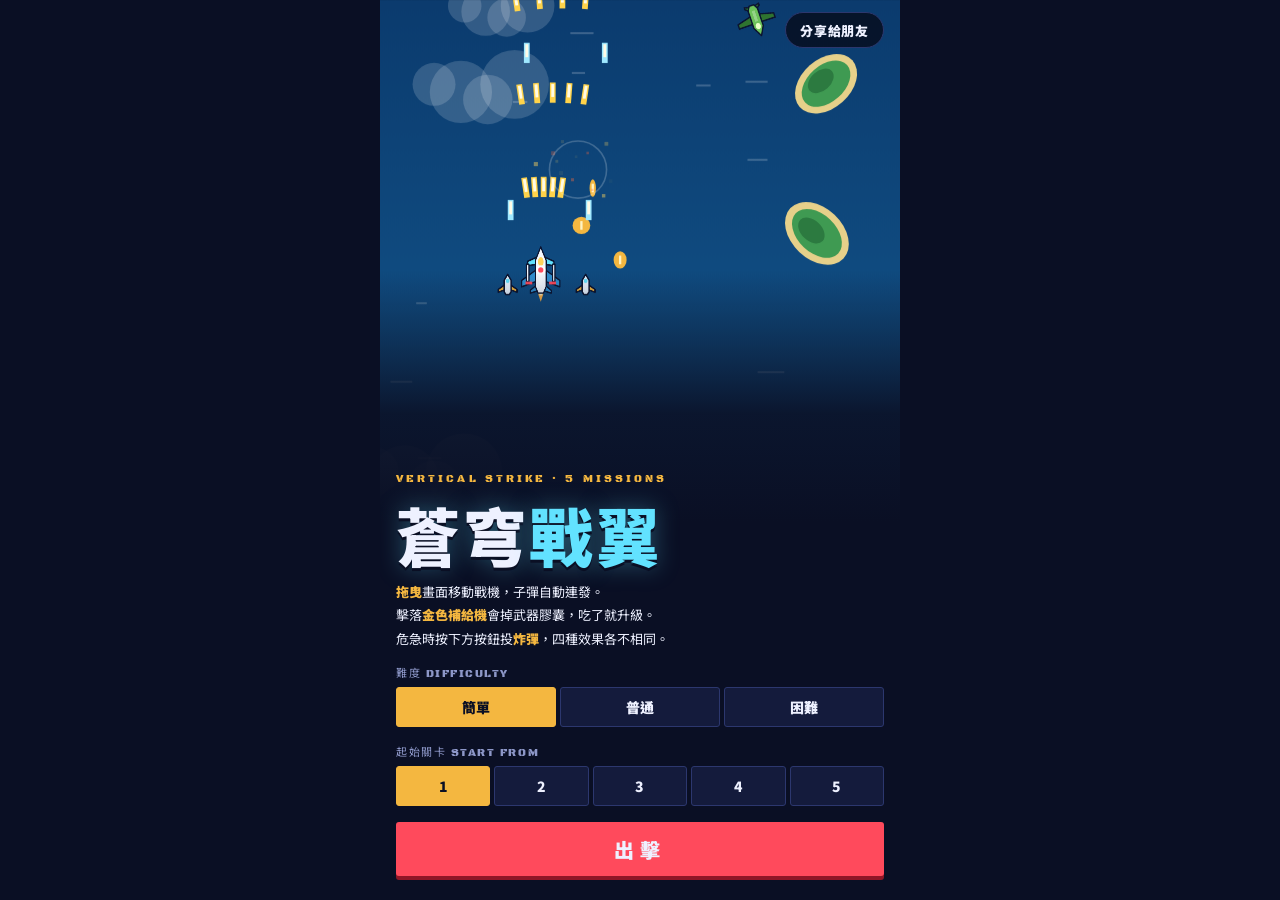
==== index.html @ 715597e2 "Add 蒼穹戰翼: vertical shooter as an installable web app Five stages with five bosses, three upgradable " ====
<!doctype html>
<html lang="zh-Hant">
<head>
<meta charset="utf-8">
<meta name="viewport" content="width=device-width,initial-scale=1,viewport-fit=cover,user-scalable=no">
<meta name="theme-color" content="#0a0f24">
<meta name="color-scheme" content="dark">
<meta name="description" content="直向飛機射擊遊戲：五關五魔王、三種可升級武器、四種炸彈。手機拖曳就能玩。">
<meta name="mobile-web-app-capable" content="yes">
<meta name="apple-mobile-web-app-capable" content="yes">
<meta name="apple-mobile-web-app-status-bar-style" content="black-translucent">
<meta name="apple-mobile-web-app-title" content="蒼穹戰翼">
<meta property="og:type" content="website">
<meta property="og:title" content="蒼穹戰翼">
<meta property="og:description" content="五關五魔王的飛機射擊遊戲，手機拖曳就能玩。">
<meta property="og:url" content="https://wayuanzi-web.github.io/skywing/">
<meta property="og:image" content="https://wayuanzi-web.github.io/skywing/og.png">
<meta property="og:image:width" content="1200">
<meta property="og:image:height" content="630">
<meta name="twitter:card" content="summary_large_image">
<link rel="manifest" href="manifest.webmanifest">
<link rel="icon" type="image/png" sizes="192x192" href="icon-192.png">
<link rel="apple-touch-icon" href="apple-touch-icon.png">
<link rel="preconnect" href="https://fonts.googleapis.com">
<link rel="preconnect" href="https://fonts.gstatic.com" crossorigin>
<style>
:root{padding:env(safe-area-inset-top,0px) 0 env(safe-area-inset-bottom,0px)}
[hidden]{display:none!important}
img{max-width:100%}
</style>
<title>蒼穹戰翼</title>
<link rel="stylesheet" href="https://fonts.googleapis.com/css2?family=Black+Ops+One&family=Noto+Sans+TC:wght@500;900&family=Share+Tech+Mono&display=swap">
<style>
/* Layout: one-screen arcade cabinet. Full-bleed portrait playfield, instrument HUD laid over its top edge, ordnance rack (four bomb keys) below it. Single dark look by choice. */
:root{
  --ink:#0a0f24; --panel:#141b3c; --line:#2c376e;
  --paper:#eef1ff; --mute:#8d97c8;
  --brass:#f4b740; --signal:#ff4a5c; --jet:#62e2ff;
  --nuke:#ff7a3c; --volt:#ffe45c; --frost:#8fe9ff; --void:#b98cff;
  --shade:rgba(6,9,24,.78);
  --f-display:"Black Ops One","Noto Sans TC","PingFang TC","Microsoft JhengHei",sans-serif;
  --f-body:"Noto Sans TC","PingFang TC","Microsoft JhengHei",system-ui,sans-serif;
  --f-num:"Share Tech Mono",ui-monospace,Menlo,Consolas,monospace;
  color-scheme:dark;
}
html{box-sizing:border-box;height:100%}
*,*::before,*::after{box-sizing:inherit}
body{height:100%;margin:0;background:var(--ink);color:var(--paper);font-family:var(--f-body);font-size:14px;
  overflow:hidden;overscroll-behavior:none;-webkit-user-select:none;user-select:none;-webkit-touch-callout:none;-webkit-tap-highlight-color:transparent}
button{font:inherit;color:inherit;cursor:pointer}
button:focus-visible{outline:2px solid var(--jet);outline-offset:2px}

#cab{height:100%;width:100%;max-width:520px;margin-inline:auto;display:flex;flex-direction:column;background:var(--ink)}
#stage{flex:1 1 auto;min-height:0;position:relative;overflow:hidden;touch-action:none;background:var(--ink)}
#cv{position:absolute;left:50%;top:50%;transform:translate(-50%,-50%);display:block;background:var(--ink)}

/* ---------- HUD ---------- */
#hud{position:absolute;inset:0 0 auto 0;padding:8px 16px 10px;display:flex;flex-direction:column;gap:6px;pointer-events:none;
  background:linear-gradient(rgba(6,9,24,.86),rgba(6,9,24,.64) 70%,transparent)}
.hud-row{display:grid;grid-template-columns:1fr auto 1fr;align-items:start;gap:8px}
.stat{display:flex;flex-direction:column;gap:1px;min-width:0}
.stat.mid{align-items:center;text-align:center}
.stat.right{align-items:flex-end}
.lbl{font-family:var(--f-display);font-size:10px;letter-spacing:.14em;color:var(--mute)}
.num{font-family:var(--f-num);font-size:19px;line-height:1;color:var(--brass);font-variant-numeric:tabular-nums}
#hi{color:var(--paper)}
#stgName{font-weight:900;font-size:13px;line-height:1.1;letter-spacing:.08em}
.hud-row2{display:flex;align-items:center;justify-content:space-between;gap:8px}
#lives{display:flex;gap:4px;align-items:center;min-height:16px}
#lives svg{width:15px;height:15px;fill:var(--jet)}
#lives b{font-family:var(--f-num);font-weight:400;color:var(--jet);font-size:14px}
#wpn{display:flex;align-items:center;gap:6px;font-weight:900;font-size:12px;letter-spacing:.06em}
#wpnLv{display:flex;gap:2px}
#wpnLv i{width:7px;height:10px;background:var(--line);transform:skewX(-14deg)}
#wpnLv i.on{background:currentColor}
.hud-btns{display:flex;gap:6px;pointer-events:auto}
.ico{width:34px;height:34px;display:grid;place-items:center;border:1px solid var(--line);background:var(--shade);border-radius:4px;padding:0}
.ico svg{width:18px;height:18px;fill:var(--paper);stroke:var(--paper)}
.ico.off svg .wave{display:none}
.ico:not(.off) svg .mute{display:none}
#bossbar{display:flex;flex-direction:column;gap:3px}
#bossName{font-weight:900;font-size:12px;letter-spacing:.1em;color:var(--signal)}
.bar{height:8px;border:1px solid var(--signal);background:var(--shade);padding:1px}
.bar i{display:block;height:100%;width:100%;background:var(--signal);transform-origin:left center}

/* ---------- warning + banner ---------- */
#warn{position:absolute;inset:0;display:flex;flex-direction:column;justify-content:center;pointer-events:none;
  background:rgba(120,0,16,.28);animation:warnPulse .5s steps(2,jump-none) infinite}
.tape{height:22px;background:repeating-linear-gradient(-45deg,var(--brass) 0 14px,var(--ink) 14px 28px);background-size:200% 100%;animation:tape 1.2s linear infinite}
.warnbody{background:var(--shade);padding:14px 16px;text-align:center;display:flex;flex-direction:column;gap:4px}
.warnbody .w1{font-family:var(--f-display);font-size:clamp(34px,13vw,56px);line-height:1;letter-spacing:.06em;color:var(--signal)}
.warnbody .w2{font-weight:900;font-size:16px;letter-spacing:.3em;color:var(--brass)}
.warnbody .w3{font-weight:900;font-size:22px;letter-spacing:.12em}
@keyframes tape{to{background-position:-79.2px 0}}
@keyframes warnPulse{50%{background:rgba(120,0,16,.06)}}
#banner{position:absolute;inset:32% 0 auto 0;text-align:center;pointer-events:none;display:flex;flex-direction:column;gap:6px;padding:14px 16px;background:var(--shade);border-block:2px solid var(--brass)}
#banner .b1{font-family:var(--f-display);font-size:30px;letter-spacing:.12em;color:var(--brass);text-shadow:0 2px 0 var(--ink)}
#banner .b2{font-weight:900;font-size:22px;letter-spacing:.2em;text-shadow:0 2px 0 var(--ink)}

/* ---------- overlays ---------- */
.ov{position:absolute;inset:0;display:flex;flex-direction:column;align-items:stretch;justify-content:center;gap:16px;
  padding:24px 16px;background:var(--shade);overflow-y:auto;touch-action:pan-y}
#ov-title{justify-content:flex-end;background:linear-gradient(transparent 0,transparent 30%,rgba(10,15,36,.9) 46%,var(--ink) 58%)}
.mark{font-family:var(--f-display);font-size:11px;letter-spacing:.28em;color:var(--brass)}
h1{margin:0;font-weight:900;font-size:clamp(44px,15vw,64px);line-height:1;letter-spacing:.04em;text-wrap:balance;
  text-shadow:0 3px 0 var(--ink),0 0 24px rgba(98,226,255,.35)}
h1 em{font-style:normal;color:var(--jet)}
h2{margin:0;font-family:var(--f-display);font-weight:400;font-size:32px;letter-spacing:.08em;color:var(--brass);text-wrap:balance}
.sub{margin:0;font-weight:900;font-size:18px;letter-spacing:.14em}
.how{margin:0;padding:0;list-style:none;display:flex;flex-direction:column;gap:4px;font-size:13px;line-height:1.5;color:var(--paper)}
.how b{color:var(--brass);font-weight:900}
.opt{display:flex;flex-direction:column;gap:6px}
.opt .lbl{font-size:11px}
.seg{display:grid;grid-auto-flow:column;grid-auto-columns:1fr;gap:4px}
.seg button{height:40px;border:1px solid var(--line);background:var(--panel);border-radius:3px;font-weight:900;font-size:14px;padding:0 4px}
.seg button[aria-pressed="true"]{background:var(--brass);border-color:var(--brass);color:var(--ink)}
.go{height:54px;border:0;border-radius:3px;background:var(--signal);color:var(--paper);font-weight:900;font-size:20px;letter-spacing:.3em;
  box-shadow:0 4px 0 #8f1626}
.go:active{transform:translateY(3px);box-shadow:0 1px 0 #8f1626}
.alt{height:46px;border:1px solid var(--line);border-radius:3px;background:var(--panel);font-weight:900;font-size:15px;letter-spacing:.14em}
.tally{display:grid;grid-template-columns:1fr auto;gap:6px 16px;font-size:15px}
.tally dt{color:var(--mute);font-weight:500}
.tally dd{margin:0;font-family:var(--f-num);font-size:18px;color:var(--brass);text-align:right;font-variant-numeric:tabular-nums}
.tally .tot{color:var(--paper);font-weight:900}
.rank{font-family:var(--f-display);font-size:64px;line-height:1;color:var(--jet)}

/* ---------- ordnance rack ---------- */
#pad{flex:none;display:grid;grid-template-columns:repeat(4,1fr);gap:8px;padding:8px 16px 10px;background:var(--panel);border-top:2px solid var(--line)}
.bomb{position:relative;height:58px;border:1px solid var(--line);border-bottom-width:4px;border-radius:5px;background:var(--ink);
  display:grid;grid-template-columns:auto 1fr;grid-template-rows:auto auto;align-items:center;column-gap:6px;padding:4px 8px;text-align:left;touch-action:manipulation}
.bomb svg{grid-row:1/3;width:26px;height:26px;fill:var(--c);stroke:var(--c)}
.bomb .nm{font-weight:900;font-size:13px;line-height:1.1;color:var(--c);white-space:nowrap}
.bomb .ct{font-family:var(--f-num);font-size:15px;line-height:1.1;color:var(--paper)}
.bomb:active{transform:translateY(2px);border-bottom-width:2px;margin-bottom:2px}
.bomb.empty{opacity:.38}
.bomb.fx{animation:rack .25s ease-out}
@keyframes rack{from{background:var(--c)}}
@media (max-width:359px){.bomb{padding:4px 5px;column-gap:4px}.bomb svg{width:20px;height:20px}}
/* phones held sideways: ask for portrait instead of squeezing the field */
#rot{position:fixed;inset:0;z-index:9;display:none;flex-direction:column;align-items:center;justify-content:center;gap:10px;padding:16px;background:var(--ink);text-align:center}
#rot svg{width:54px;height:54px;fill:none;stroke:var(--brass);stroke-width:2}
#rot p{margin:0;font-weight:900;font-size:18px;letter-spacing:.12em}
@media (orientation:landscape) and (max-height:460px) and (pointer:coarse){#rot{display:flex}}
@media (prefers-reduced-motion:reduce){.tape,#warn,.bomb.fx{animation:none}}
</style>
<style>
/* web-app extras: share + install controls on the title screen */
.appbar{position:absolute;top:12px;left:16px;right:16px;display:flex;flex-wrap:wrap;justify-content:flex-end;gap:8px}
.appbar button{height:36px;padding:0 14px;border:1px solid var(--line);border-radius:18px;background:var(--shade);font-weight:900;font-size:13px;letter-spacing:.06em}
.appbar #btnInstall{border-color:var(--brass);color:var(--brass)}
.appbar p{flex:1 0 100%;margin:0;padding:8px 12px;border-radius:6px;background:var(--panel);border:1px solid var(--line);font-size:13px;line-height:1.5;
  -webkit-user-select:text;user-select:text;overflow-wrap:anywhere}
</style>
</head>
<body>
<div id="cab">
  <div id="stage">
    <canvas id="cv" aria-label="遊戲畫面"></canvas>

    <div id="hud" hidden>
      <div class="hud-row">
        <div class="stat"><span class="lbl">SCORE</span><span id="score" class="num">0000000</span></div>
        <div class="stat mid"><span class="lbl" id="stgLbl">STAGE 1</span><span id="stgName">海岸防線</span></div>
        <div class="stat right"><span class="lbl">HI-SCORE</span><span id="hi" class="num">0000000</span></div>
      </div>
      <div class="hud-row2">
        <div id="lives" aria-label="剩餘戰機"></div>
        <div id="wpn"><span id="wpnName">火神砲</span><span id="wpnLv"></span></div>
        <div class="hud-btns">
          <button class="ico" id="btnSnd" aria-label="聲音開關">
            <svg viewBox="0 0 24 24"><path d="M3 9h4l6-5v16l-6-5H3z" stroke="none"/><path class="wave" d="M16 8a6 6 0 0 1 0 8M18.5 5a10 10 0 0 1 0 14" fill="none" stroke-width="2"/><path class="mute" d="M16 9l6 6M22 9l-6 6" fill="none" stroke-width="2"/></svg>
          </button>
          <button class="ico" id="btnPause" aria-label="暫停">
            <svg viewBox="0 0 24 24"><path d="M6 4h4v16H6zM14 4h4v16h-4z" stroke="none"/></svg>
          </button>
        </div>
      </div>
      <div id="bossbar" hidden><span id="bossName"></span><div class="bar"><i id="bossFill"></i></div></div>
    </div>

    <div id="warn" hidden>
      <div class="tape"></div>
      <div class="warnbody"><span class="w1">WARNING</span><span class="w2">警告・魔王接近中</span><span class="w3" id="warnName"></span></div>
      <div class="tape"></div>
    </div>
    <div id="banner" hidden><span class="b1" id="ban1"></span><span class="b2" id="ban2"></span></div>

    <div id="ov-title" class="ov">
      <span class="mark">VERTICAL STRIKE · 5 MISSIONS</span>
      <h1>蒼穹<em>戰翼</em></h1>
      <ul class="how">
        <li><b>拖曳</b>畫面移動戰機，子彈自動連發。</li>
        <li>擊落<b>金色補給機</b>會掉武器膠囊，吃了就升級。</li>
        <li>危急時按下方按鈕投<b>炸彈</b>，四種效果各不相同。</li>
      </ul>
      <div class="opt"><span class="lbl">難度 DIFFICULTY</span>
        <div class="seg" id="segDiff">
          <button data-v="0" aria-pressed="true">簡單</button><button data-v="1" aria-pressed="false">普通</button><button data-v="2" aria-pressed="false">困難</button>
        </div>
      </div>
      <div class="opt"><span class="lbl">起始關卡 START FROM</span>
        <div class="seg" id="segStage">
          <button data-v="0" aria-pressed="true">1</button><button data-v="1" aria-pressed="false">2</button><button data-v="2" aria-pressed="false">3</button><button data-v="3" aria-pressed="false">4</button><button data-v="4" aria-pressed="false">5</button>
        </div>
      </div>
      <button class="go" id="btnStart">出擊</button>
    </div>

    <div id="ov-pause" class="ov" hidden>
      <h2>PAUSED</h2><p class="sub">暫停中</p>
      <button class="go" id="btnResume">繼續戰鬥</button>
      <button class="alt" id="btnRetryP">本關重來</button>
      <button class="alt" id="btnQuitP">回到標題</button>
      <ul class="how legend">
        <li><b style="color:var(--nuke)">核爆</b>　全畫面清場，所有敵人重傷。</li>
        <li><b style="color:var(--volt)">雷電</b>　連續落雷，打魔王最痛。</li>
        <li><b style="color:var(--frost)">冰凍</b>　凍住敵人，子彈全變獎牌。</li>
        <li><b style="color:var(--void)">黑洞</b>　吸走子彈和小飛機。</li>
      </ul>
    </div>

    <div id="ov-over" class="ov" hidden>
      <h2>GAME OVER</h2><p class="sub">戰機全數被擊落</p>
      <dl class="tally"><dt>本次分數</dt><dd id="overScore">0</dd><dt>最高分數</dt><dd id="overHi">0</dd></dl>
      <button class="go" id="btnRetry">本關重來</button>
      <button class="alt" id="btnQuit">回到標題</button>
    </div>

    <div id="ov-clear" class="ov" hidden>
      <h2>STAGE CLEAR</h2><p class="sub" id="clearName"></p>
      <dl class="tally">
        <dt>擊破魔王</dt><dd id="tBoss">0</dd>
        <dt>剩餘戰機</dt><dd id="tLife">0</dd>
        <dt>剩餘炸彈</dt><dd id="tBomb">0</dd>
        <dt class="tot">目前總分</dt><dd id="tTotal">0</dd>
      </dl>
      <button class="go" id="btnNext">下一關</button>
    </div>

    <div id="ov-end" class="ov" hidden>
      <h2>ALL CLEAR</h2><p class="sub">五大魔王全數擊破</p>
      <div class="rank" id="endRank">S</div>
      <dl class="tally"><dt>最終分數</dt><dd id="endScore">0</dd><dt>最高分數</dt><dd id="endHi">0</dd></dl>
      <button class="go" id="btnAgain">再玩一次</button>
    </div>
  </div>

  <div id="pad" hidden>
    <button class="bomb" data-b="0" style="--c:var(--nuke)" aria-label="核爆彈">
      <svg viewBox="0 0 24 24"><path d="M12 1l2.6 6.2L21 5l-2.8 6L23 14l-6 1.4L18 22l-6-3.6L6 22l1-6.6L1 14l4.8-3L3 5l6.4 2.2z" stroke="none"/></svg>
      <span class="nm">核爆</span><span class="ct" id="bc0">×0</span>
    </button>
    <button class="bomb" data-b="1" style="--c:var(--volt)" aria-label="雷電彈">
      <svg viewBox="0 0 24 24"><path d="M14 1L4 14h6l-2 9 11-14h-6z" stroke="none"/></svg>
      <span class="nm">雷電</span><span class="ct" id="bc1">×0</span>
    </button>
    <button class="bomb" data-b="2" style="--c:var(--frost)" aria-label="冰凍彈">
      <svg viewBox="0 0 24 24"><path d="M12 2v20M3.3 7l17.4 10M20.7 7L3.3 17M12 6l-3-3M12 6l3-3M12 18l-3 3M12 18l3 3" fill="none" stroke-width="2.2"/></svg>
      <span class="nm">冰凍</span><span class="ct" id="bc2">×0</span>
    </button>
    <button class="bomb" data-b="3" style="--c:var(--void)" aria-label="黑洞彈">
      <svg viewBox="0 0 24 24"><circle cx="12" cy="12" r="4" stroke="none"/><path d="M12 2a10 10 0 0 1 10 10M12 22A10 10 0 0 1 2 12M19 5.5a9 9 0 0 0-5-2M5 18.5a9 9 0 0 0 5 2" fill="none" stroke-width="2.2"/></svg>
      <span class="nm">黑洞</span><span class="ct" id="bc3">×0</span>
    </button>
  </div>
</div>

<div id="rot"><svg viewBox="0 0 24 24"><rect x="7" y="2" width="10" height="20" rx="2"/><path d="M2 9a8 8 0 0 1 3-5M22 15a8 8 0 0 1-3 5M2 9l-.5-3M2 9l3-.5M22 15l.5 3M22 15l-3 .5"/></svg><p>請把手機轉成直向</p></div>

<script>
(()=>{'use strict';
/* ================= core: state, utils, sizing, input ================= */
const $=id=>document.getElementById(id);
const cv=$('cv'),ctx=cv.getContext('2d'),stageEl=$('stage');
const W=360;let H=640,SC=1,DPR=1;
const TAU=Math.PI*2;
const rnd=(a=1,b)=>b===undefined?Math.random()*a:a+Math.random()*(b-a);
const pick=a=>a[(Math.random()*a.length)|0];
const clamp=(v,a,b)=>v<a?a:v>b?b:v;
const pad7=n=>String(Math.floor(n)).padStart(7,'0');
const REDUCED=window.matchMedia&&matchMedia('(prefers-reduced-motion: reduce)').matches;
const store={
  get(k,d){try{const v=localStorage.getItem('skywing.'+k);return v===null?d:JSON.parse(v)}catch(e){return d}},
  set(k,v){try{localStorage.setItem('skywing.'+k,JSON.stringify(v))}catch(e){}}
};

const STAGES=[
  {name:'海岸防線',boss:'鐵翼轟炸王',sky:['#0b3b6e','#1a6fa8'],deco:'#2f8fc4',tint:'#7fa3b8'},
  {name:'沙漠風暴',boss:'沙暴毒蠍',sky:['#7a4a1e','#c98a3c'],deco:'#a8702c',tint:'#c2a070'},
  {name:'雷雲亂流',boss:'雷雲母艦',sky:['#1c2140','#4a4f86'],deco:'#6c72ad',tint:'#9a9fd0'},
  {name:'熔岩要塞',boss:'熔核機甲',sky:['#1e0a0a','#5c1a10'],deco:'#ff6a2a',tint:'#c97a60'},
  {name:'大氣層外',boss:'大魔王・終焉星核',sky:['#04050f','#120a2e'],deco:'#b98cff',tint:'#a48ad8'}
];
const WEAPONS=[
  {name:'火神砲',col:'#ff6b5e'},
  {name:'貫穿雷射',col:'#62e2ff'},
  {name:'追蹤飛彈',col:'#7dff9a'}
];
const BOMBS=[{name:'核爆彈',col:'#ff7a3c'},{name:'雷電彈',col:'#ffe45c'},{name:'冰凍彈',col:'#8fe9ff'},{name:'黑洞彈',col:'#b98cff'}];
const DIFF=[{spd:.78,rate:1.35,hp:.85},{spd:1,rate:1,hp:1},{spd:1.22,rate:.78,hp:1.2}];

const G={mode:'title',stage:0,diff:0,startStage:0,t:0,score:0,hi:store.get('hi',0),lives:3,
  shake:0,flash:0,flashCol:'#fff',freeze:0,phase:'waves',phaseT:0,waveI:0,waveT:0,boss:null,
  extend:150000,killN:0,sound:store.get('snd',true),hudDirty:true,demoT:0};
const P={x:W/2,y:520,r:4,alive:true,inv:0,dead:0,wType:0,wLv:1,wing:0,shield:false,fireT:0,missT:0,wingT:0,bank:0,vx:0};
const bombs=[1,1,1,1];
let enemies=[],eb=[],pb=[],items=[],parts=[],hazards=[],floats=[],bolts=[],vortex=null,shock=null;

function resize(){
  const sw=stageEl.clientWidth,sh=stageEl.clientHeight;if(!sw||!sh)return;
  H=clamp(Math.round(W*sh/sw),480,800);SC=Math.min(sw/W,sh/H);DPR=Math.min(window.devicePixelRatio||1,2.5);
  cv.style.width=(W*SC)+'px';cv.style.height=(H*SC)+'px';
  cv.width=Math.round(W*SC*DPR);cv.height=Math.round(H*SC*DPR);
  P.y=Math.min(P.y,H-24);
}
window.addEventListener('resize',resize);

/* ---- input: relative drag (finger never has to cover the plane) + keyboard ---- */
let drag=null;const keys={};
function clampP(){P.x=clamp(P.x,12,W-12);P.y=clamp(P.y,64,H-24)}
stageEl.addEventListener('pointerdown',e=>{
  if(e.target.closest('button'))return;
  if(G.mode!=='play')return;
  drag={id:e.pointerId,x:e.clientX,y:e.clientY};
  try{stageEl.setPointerCapture(e.pointerId)}catch(_){}
  e.preventDefault();
});
stageEl.addEventListener('pointermove',e=>{
  if(!drag||e.pointerId!==drag.id||G.mode!=='play'||!P.alive)return;
  const dx=(e.clientX-drag.x)/SC*1.25,dy=(e.clientY-drag.y)/SC*1.25;
  drag.x=e.clientX;drag.y=e.clientY;P.x+=dx;P.y+=dy;P.vx+=dx;clampP();
});
const endDrag=e=>{if(drag&&e.pointerId===drag.id)drag=null};
stageEl.addEventListener('pointerup',endDrag);stageEl.addEventListener('pointercancel',endDrag);
stageEl.addEventListener('contextmenu',e=>e.preventDefault());
window.addEventListener('keydown',e=>{
  if(e.repeat){if(e.key.startsWith('Arrow')||e.key===' ')e.preventDefault();return}
  keys[e.key.toLowerCase()]=true;
  if(G.mode==='play'){
    if(e.key>='1'&&e.key<='4')useBomb(+e.key-1);
    else if(e.key===' '){e.preventDefault();const i=bombs.findIndex(n=>n>0);if(i>=0)useBomb(i)}
    else if(e.key==='p'||e.key==='Escape')pauseGame();
    if(e.key.startsWith('Arrow'))e.preventDefault();
  }else if(G.mode==='pause'&&(e.key==='p'||e.key==='Escape'))resumeGame();
});
window.addEventListener('keyup',e=>{keys[e.key.toLowerCase()]=false});
function keyMove(dt){
  const sp=(keys.shift?130:270)*dt;let mx=0,my=0;
  if(keys.arrowleft||keys.a)mx--;if(keys.arrowright||keys.d)mx++;
  if(keys.arrowup||keys.w)my--;if(keys.arrowdown||keys.s)my++;
  if(mx||my){P.x+=mx*sp;P.y+=my*sp;P.vx+=mx*sp;clampP()}
}
document.querySelectorAll('.bomb').forEach(b=>b.addEventListener('pointerdown',e=>{e.preventDefault();useBomb(+b.dataset.b)}));
/* ================= audio: synthesized SFX, siren, voice, tiny sequencer ================= */
const AU={
  ctx:null,master:null,music:null,noise:null,lastShot:0,
  bgm:{on:false,step:0,next:0,root:45,bpm:132,boss:false},
  init(){
    if(this.ctx){this.resume();return}
    try{
      const C=window.AudioContext||window.webkitAudioContext;this.ctx=new C();
      this.master=this.ctx.createGain();this.master.gain.value=G.sound?.55:0;this.master.connect(this.ctx.destination);
      this.music=this.ctx.createGain();this.music.gain.value=.5;this.music.connect(this.master);
      const n=this.ctx.sampleRate,b=this.ctx.createBuffer(1,n,n),d=b.getChannelData(0);
      for(let i=0;i<n;i++)d[i]=Math.random()*2-1;this.noise=b;
    }catch(e){this.ctx=null}
  },
  resume(){if(this.ctx&&this.ctx.state==='suspended')this.ctx.resume().catch(()=>{})},
  setMute(){if(this.master)this.master.gain.value=G.sound?.55:0;if(!G.sound){try{speechSynthesis.cancel()}catch(e){}}},
  tone(f,d,type,v,f2,t0,dest){
    if(!this.ctx||G.mode==='title')return;const c=this.ctx,t=c.currentTime+(t0||0),o=c.createOscillator(),g=c.createGain();
    o.type=type||'square';o.frequency.setValueAtTime(f,t);if(f2)o.frequency.exponentialRampToValueAtTime(Math.max(20,f2),t+d);
    g.gain.setValueAtTime(v||.1,t);g.gain.exponentialRampToValueAtTime(.0008,t+d);
    o.connect(g);g.connect(dest||this.master);o.start(t);o.stop(t+d+.02);
  },
  nz(d,v,f,f2,t0,dest){
    if(!this.ctx||G.mode==='title')return;const c=this.ctx,t=c.currentTime+(t0||0),s=c.createBufferSource(),fl=c.createBiquadFilter(),g=c.createGain();
    s.buffer=this.noise;s.loop=true;fl.type='lowpass';fl.frequency.setValueAtTime(f||1500,t);
    if(f2)fl.frequency.exponentialRampToValueAtTime(Math.max(40,f2),t+d);
    g.gain.setValueAtTime(v||.2,t);g.gain.exponentialRampToValueAtTime(.0008,t+d);
    s.connect(fl);fl.connect(g);g.connect(dest||this.master);s.start(t,Math.random()*.5);s.stop(t+d+.02);
  },
  shot(){if(!this.ctx)return;const t=this.ctx.currentTime;if(t-this.lastShot<.11)return;this.lastShot=t;this.tone(900,.05,'square',.022,420)},
  hit(){this.nz(.04,.05,3500)},
  boom(big){if(big){this.nz(1,.5,1100,70);this.tone(95,.9,'sine',.4,28)}else{this.nz(.22,.2,1700,220);this.tone(140,.18,'sine',.16,45)}},
  pick(){this.tone(660,.07,'square',.09);this.tone(990,.1,'square',.09,0,.07)},
  power(){[523,659,784,1047].forEach((f,i)=>this.tone(f,.1,'square',.09,0,i*.06))},
  extend(){[784,988,1175,1568,1175,1568].forEach((f,i)=>this.tone(f,.11,'triangle',.16,0,i*.08))},
  die(){this.nz(.9,.5,2200,90);this.tone(420,.8,'sawtooth',.2,38)},
  laser(){this.tone(1500,.55,'sawtooth',.07,180);this.nz(.5,.12,5000,600)},
  charge(){this.tone(180,.8,'sawtooth',.06,900)},
  bomb(i){
    if(i===0){this.nz(1.6,.6,2600,50);this.tone(210,1.4,'sawtooth',.25,26)}
    else if(i===1){this.nz(.35,.5,5000,300)}
    else if(i===2){this.tone(2200,.9,'sine',.14,260);this.nz(.7,.18,9000,2500)}
    else{this.tone(55,2.4,'sawtooth',.22,170);this.nz(2.2,.12,300,900)}
  },
  zap(){this.nz(.14,.3,6000,500);this.tone(1900,.1,'square',.05,200)},
  siren(){for(let i=0;i<6;i++){this.tone(560,.26,'sawtooth',.16,880,i*.52);this.tone(880,.26,'sawtooth',.16,560,i*.52+.26)}},
  say(txt){
    if(!G.sound)return;
    try{const u=new SpeechSynthesisUtterance(txt);u.lang='zh-TW';u.rate=1;u.pitch=.6;speechSynthesis.cancel();speechSynthesis.speak(u)}catch(e){}
  },
  play(stage,boss){
    const b=this.bgm;b.root=[45,43,40,41,38][stage];b.bpm=[132,136,142,148,154][stage]+(boss?18:0);b.boss=!!boss;b.step=0;
    b.next=this.ctx?this.ctx.currentTime+.08:0;b.on=true;
  },
  stop(){this.bgm.on=false},
  tick(){
    const b=this.bgm;if(!this.ctx||!b.on||this.ctx.state!=='running')return;
    const c=this.ctx,spb=60/b.bpm/4,mf=m=>440*Math.pow(2,(m-69)/12);
    if(b.next<c.currentTime-.3)b.next=c.currentTime+.05;
    while(b.next<c.currentTime+.18){
      const s=b.step,t0=b.next-c.currentTime,bar=(s>>4)&3,r=b.root+(b.boss?[0,1,0,-2]:[0,-4,-7,-2])[bar];
      if(s%2===0)this.tone(mf(r+((s%8===6)?12:0)),spb*1.7,'triangle',.2,0,t0,this.music);
      const arp=(b.boss?[0,12,6,12,7,12,3,12]:[0,7,12,15,12,7,3,7])[s%8];
      this.tone(mf(r+24+arp),spb*.85,'square',.034,0,t0,this.music);
      if(s%4===2)this.nz(.035,.07,9000,0,t0,this.music);
      if(s%8===0||(b.boss&&s%8===5))this.tone(150,.11,'sine',.3,42,t0,this.music);
      if(s%16===8)this.nz(.09,.12,2600,0,t0,this.music);
      b.next+=spb;b.step++;
    }
  }
};
/* ================= sprites (pre-rendered) + scrolling backgrounds ================= */
const Q=3;
function mk(w,h,fn){
  const c=document.createElement('canvas');c.width=w*Q;c.height=h*Q;
  const g=c.getContext('2d');g.scale(Q,Q);g.translate(w/2,h/2);g.lineJoin='round';fn(g);
  const f=document.createElement('canvas');f.width=c.width;f.height=c.height;
  const fg=f.getContext('2d');fg.drawImage(c,0,0);fg.globalCompositeOperation='source-in';fg.fillStyle='#fff';fg.fillRect(0,0,f.width,f.height);
  return{c,f,w,h};
}
function spr(s,x,y,rot,sc,white){
  ctx.save();ctx.translate(x,y);if(rot)ctx.rotate(rot);if(sc&&sc!==1)ctx.scale(sc,sc);
  ctx.drawImage(s.c,-s.w/2,-s.h/2,s.w,s.h);
  if(white){ctx.globalAlpha=.7;ctx.drawImage(s.f,-s.w/2,-s.h/2,s.w,s.h);ctx.globalAlpha=1}
  ctx.restore();
}
function poly(g,p,fill,stroke,lw){
  g.beginPath();g.moveTo(p[0],p[1]);for(let i=2;i<p.length;i+=2)g.lineTo(p[i],p[i+1]);g.closePath();
  if(fill){g.fillStyle=fill;g.fill()}if(stroke){g.strokeStyle=stroke;g.lineWidth=lw||1;g.stroke()}
}
function sym(g,p,fill,stroke){poly(g,p,fill,stroke);poly(g,p.map((v,i)=>i%2?v:-v),fill,stroke)}
function disc(g,x,y,r,fill,stroke,lw){g.beginPath();g.arc(x,y,r,0,TAU);if(fill){g.fillStyle=fill;g.fill()}if(stroke){g.strokeStyle=stroke;g.lineWidth=lw||1;g.stroke()}}
/* generic jet, nose pointing up (-y) */
function jet(g,o){
  const L=o.len/2,S=o.span/2,sw=o.sweep||0,bw=o.bw||4,e=o.edge||'#0b1430';
  sym(g,[0,-L*.15,S,sw+L*.2,S,sw+L*.48,0,L*.42],o.wing,e);
  if(o.tail)sym(g,[0,L*.5,S*o.tail,L*.88,S*o.tail,L*1,0,L*.86],o.wing,e);
  if(o.pods)sym(g,[S*.62,-L*.25,S*.62+2,-L*.25,S*.62+2,L*.5,S*.62,L*.5],o.body,e);
  poly(g,[0,-L,bw,-L*.42,bw,L*.72,bw*.5,L,-bw*.5,L,-bw,L*.72,-bw,-L*.42],o.body,e);
  g.fillStyle='rgba(255,255,255,.28)';g.fillRect(-bw*.3,-L*.05,bw*.6,L*.7);
  g.fillStyle=o.glass||'#bfefff';g.beginPath();g.ellipse(0,-L*.36,bw*.52,L*.2,0,0,TAU);g.fill();
  if(o.trim){g.fillStyle=o.trim;g.fillRect(-S*.8,sw*.8+L*.3,S*.36,2);g.fillRect(S*.44,sw*.8+L*.3,S*.36,2)}
}
const SPR={
  p:[
    mk(34,36,g=>jet(g,{len:30,span:26,sweep:3,bw:4,body:'#e9f4ff',wing:'#3d9fd8',tail:.5,glass:'#ffd45c',trim:'#ff4a5c'})),
    mk(40,38,g=>{sym(g,[3,-9,11,-6,11,-3,3,-4],'#62e2ff','#0b1430');jet(g,{len:32,span:32,sweep:4,bw:4.5,body:'#f4f9ff',wing:'#2f8fd0',tail:.55,glass:'#ffd45c',trim:'#ff4a5c',pods:1})}),
    mk(48,42,g=>{sym(g,[0,-2,22,10,22,15,0,9],'#1f5fa8','#0b1430');sym(g,[3,-11,13,-7,13,-4,3,-5],'#f4b740','#0b1430');
      jet(g,{len:36,span:36,sweep:3,bw:5,body:'#ffffff',wing:'#38a8e8',tail:.6,glass:'#ffd45c',trim:'#f4b740',pods:1})})
  ],
  wing:mk(16,18,g=>jet(g,{len:14,span:13,sweep:2,bw:2.4,body:'#e9f4ff',wing:'#f4b740',glass:'#62e2ff'})),
  grunt:mk(26,26,g=>jet(g,{len:22,span:22,sweep:2,bw:3.4,body:'#d8554a',wing:'#8a2c28',tail:.5,glass:'#ffe9a8'})),
  weaver:mk(30,26,g=>jet(g,{len:22,span:26,sweep:-4,bw:3.4,body:'#6cc25a',wing:'#2f7430',tail:.4,glass:'#eaffc8'})),
  diver:mk(22,32,g=>jet(g,{len:28,span:16,sweep:7,bw:3,body:'#b47ae6',wing:'#5f3192',tail:.7,glass:'#ffd6f4'})),
  sweeper:mk(32,28,g=>jet(g,{len:24,span:28,sweep:5,bw:3.6,body:'#f0a246',wing:'#9c5c18',tail:.45,glass:'#fff0c0',pods:1})),
  ace:mk(32,34,g=>jet(g,{len:30,span:28,sweep:6,bw:4,body:'#2b3050',wing:'#c8304c',tail:.6,glass:'#ff9ab0',trim:'#ffe45c',pods:1})),
  carrier:mk(50,36,g=>{sym(g,[0,-6,23,-2,23,4,0,6],'#b47a1c','#3a2606');
    poly(g,[0,-16,8,-9,8,10,4,16,-4,16,-8,10,-8,-9],'#f4b740','#3a2606');
    g.fillStyle='#fff3c4';g.fillRect(-3,-11,6,5);disc(g,-15,1,3,'#ff4a5c','#3a2606');disc(g,15,1,3,'#ff4a5c','#3a2606');
    g.fillStyle='#3a2606';g.font='900 9px sans-serif';g.textAlign='center';g.fillText('P',0,8)}),
  gunship:mk(46,40,g=>{poly(g,[-12,-18,12,-18,22,-4,18,16,-18,16,-22,-4],'#6f7fa0','#1a2238');
    poly(g,[-8,-12,8,-12,12,2,-12,2],'#8fa0c4','#1a2238');disc(g,-13,6,5,'#39445f','#1a2238');disc(g,13,6,5,'#39445f','#1a2238');
    g.fillStyle='#ff6a5c';g.fillRect(-14,6,2,9);g.fillRect(12,6,2,9);disc(g,0,-6,3.5,'#ffd45c','#1a2238')}),
  bomber:mk(84,56,g=>{sym(g,[0,-14,40,2,40,12,0,16],'#5d6b3c','#1b2210');sym(g,[0,14,16,24,16,27,0,24],'#5d6b3c','#1b2210');
    poly(g,[0,-26,7,-16,7,20,3,26,-3,26,-7,20,-7,-16],'#8a9a58','#1b2210');
    [-28,-16,16,28].forEach(x=>{g.fillStyle='#2c3418';g.fillRect(x-3,-4,6,14);disc(g,x,-4,3,'#c8d49a','#1b2210')});
    g.fillStyle='#d8f0ff';g.fillRect(-3,-18,6,7);g.fillStyle='#ff4a5c';g.fillRect(-36,6,8,2);g.fillRect(28,6,8,2)}),
  mine:mk(30,30,g=>{g.strokeStyle='#39445f';g.lineWidth=3;for(let i=0;i<8;i++){const a=i*TAU/8;g.beginPath();g.moveTo(0,0);g.lineTo(Math.cos(a)*13,Math.sin(a)*13);g.stroke()}
    disc(g,0,0,9,'#56617f','#141a2c',1.5);disc(g,0,0,4,'#ff4a5c');disc(g,-1.5,-1.5,1.5,'#ffd0d4')}),
  spinner:mk(40,40,g=>{for(let i=0;i<4;i++){g.save();g.rotate(i*TAU/4);poly(g,[-3,-4,3,-4,5,-18,-5,-18],'#3fb8a8','#06241f');g.restore()}
    disc(g,0,0,10,'#1e6e66','#06241f',1.5);disc(g,0,0,5,'#ffe45c','#06241f')})
};
const ESPR={grunt:SPR.grunt,weaver:SPR.weaver,diver:SPR.diver,sweeper:SPR.sweeper,ace:SPR.ace,carrier:SPR.carrier,gunship:SPR.gunship,bomber:SPR.bomber,mine:SPR.mine,spinner:SPR.spinner};

/* ---- backgrounds: deterministic scatter per stage, wrapped on a 1000px tile ---- */
const TH=1000;
function seeded(s){return()=>{s=(s*1664525+1013904223)|0;return((s>>>8)&0xffff)/65536}}
const BG=STAGES.map((_,i)=>{const r=seeded(77+i*913),a=[];
  const add=(n,k,l,s0,s1)=>{for(let j=0;j<n;j++)a.push({x:r()*W,y:r()*TH,s:s0+r()*(s1-s0),k,l,q:r()})};
  if(i===0){add(46,'wave',.5,.5,1.6);add(5,'isle',.5,24,48);add(7,'cloud',1.3,26,46)}
  if(i===1){add(16,'dune',.5,50,120);add(12,'rock',.5,5,13);add(26,'streak',.9,20,60)}
  if(i===2){add(14,'dcloud',.35,40,80);add(10,'cloud',1.1,30,60)}
  if(i===3){add(12,'plate',.5,30,70);add(9,'crack',.5,40,90);add(30,'ember',1.5,1,2.4)}
  if(i===4){add(70,'star',.2,.5,1.2);add(36,'star',.7,.8,1.8);add(3,'neb',.12,90,150);add(1,'planet',.16,60,60)}
  return a});
let scroll=0;
function drawBG(si){
  const S=STAGES[si],gr=ctx.createLinearGradient(0,0,0,H);gr.addColorStop(0,S.sky[0]);gr.addColorStop(1,S.sky[1]);
  ctx.fillStyle=gr;ctx.fillRect(0,0,W,H);
  for(const it of BG[si]){
    const y=((it.y+scroll*it.l)%TH+TH)%TH-120,x=it.x,s=it.s;if(y>H+130)continue;
    switch(it.k){
      case'wave':ctx.fillStyle='rgba(255,255,255,.2)';ctx.fillRect(x,y,s*12,1.4);break;
      case'isle':ctx.fillStyle='#e6d08a';ctx.beginPath();ctx.ellipse(x,y,s,s*.7,it.q*3,0,TAU);ctx.fill();
        ctx.fillStyle='#3f9a52';ctx.beginPath();ctx.ellipse(x,y,s*.8,s*.52,it.q*3,0,TAU);ctx.fill();
        ctx.fillStyle='#2c7a40';ctx.beginPath();ctx.ellipse(x-s*.15,y-s*.08,s*.42,s*.28,it.q*3,0,TAU);ctx.fill();break;
      case'cloud':ctx.fillStyle='rgba(255,255,255,.16)';for(let k=0;k<4;k++){ctx.beginPath();ctx.arc(x+(k-1.5)*s*.5,y+((k*7)%3-1)*s*.14,s*(.4+((k*13)%5)*.06),0,TAU);ctx.fill()}break;
      case'dcloud':ctx.fillStyle='rgba(10,12,34,.42)';for(let k=0;k<5;k++){ctx.beginPath();ctx.arc(x+(k-2)*s*.45,y+((k*5)%3-1)*s*.18,s*(.42+((k*11)%4)*.07),0,TAU);ctx.fill()}break;
      case'dune':ctx.strokeStyle='rgba(90,48,14,.38)';ctx.lineWidth=5;ctx.beginPath();ctx.ellipse(x,y,s,s*.3,-.25,Math.PI,TAU);ctx.stroke();break;
      case'rock':ctx.fillStyle='#5c3a1a';ctx.beginPath();ctx.ellipse(x,y,s,s*.7,it.q*3,0,TAU);ctx.fill();ctx.fillStyle='rgba(255,220,160,.25)';ctx.fillRect(x-s*.4,y-s*.4,s*.6,2);break;
      case'streak':ctx.fillStyle='rgba(255,236,190,.16)';ctx.fillRect(x,y,2,s);break;
      case'plate':ctx.fillStyle='rgba(8,4,4,.6)';ctx.beginPath();ctx.ellipse(x,y,s,s*.62,it.q*3,0,TAU);ctx.fill();break;
      case'crack':ctx.strokeStyle='rgba(255,120,40,.55)';ctx.lineWidth=2.5;ctx.beginPath();ctx.moveTo(x,y);ctx.lineTo(x+s*.3*(it.q-.5),y+s*.35);ctx.lineTo(x+s*.5*(.5-it.q),y+s*.7);ctx.lineTo(x+s*.2,y+s);ctx.stroke();break;
      case'ember':ctx.fillStyle='rgba(255,170,70,.75)';ctx.fillRect(x+Math.sin(scroll*.02+it.q*9)*8,H-((y+H)%H),s,s);break;
      case'star':ctx.fillStyle=it.q>.8?'#ffe9b0':'#dfe6ff';ctx.globalAlpha=.4+it.q*.6;ctx.fillRect(x,y,s,s);ctx.globalAlpha=1;break;
      case'neb':{const n=ctx.createRadialGradient(x,y,0,x,y,s);n.addColorStop(0,it.q>.5?'rgba(150,90,255,.2)':'rgba(60,140,255,.18)');n.addColorStop(1,'rgba(0,0,0,0)');ctx.fillStyle=n;ctx.fillRect(x-s,y-s,s*2,s*2);break}
      case'planet':{const n=ctx.createRadialGradient(x-s*.3,y-s*.3,s*.1,x,y,s);n.addColorStop(0,'#c9a2ff');n.addColorStop(.7,'#4a2a8a');n.addColorStop(1,'#1a0c3a');ctx.fillStyle=n;ctx.beginPath();ctx.arc(x,y,s,0,TAU);ctx.fill();
        ctx.strokeStyle='rgba(220,200,255,.4)';ctx.lineWidth=3;ctx.beginPath();ctx.ellipse(x,y,s*1.6,s*.35,-.4,0,TAU);ctx.stroke();break}
    }
  }
}
/* ================= particles, score, enemy-bullet helpers, items ================= */
const CF='"Noto Sans TC","PingFang TC","Microsoft JhengHei",sans-serif';
function fx(x,y,n,col,sp,life,size){
  if(parts.length>520)return;sp=sp||120;life=life||.5;size=size||2.5;
  for(let i=0;i<n;i++){const a=rnd(TAU),v=rnd(sp*.25,sp);parts.push({x,y,vx:Math.cos(a)*v,vy:Math.sin(a)*v,l:rnd(life*.5,life),m:life,s:rnd(size*.5,size),c:col,k:0})}
}
function ringFx(x,y,r,col,life,lw){parts.push({x,y,vx:0,vy:0,l:life||.4,m:life||.4,s:r,c:col,k:1,lw:lw||3})}
function boom(x,y,big){
  fx(x,y,big?26:9,'#ffd45c',big?260:150,big?.9:.45,big?4:3);fx(x,y,big?14:5,'#ff6a3c',big?180:100,big?.7:.4,big?5:3);
  ringFx(x,y,big?70:24,'#ffffff',big?.5:.3);parts.push({x,y,vx:0,vy:0,l:.16,m:.16,s:big?44:15,c:'#ffffff',k:2});
  AU.boom(big);if(big)G.shake=Math.max(G.shake,.35);
}
function floatTxt(x,y,txt,col){floats.push({x:clamp(x,40,W-40),y,txt,col:col||'#fff',l:1.1})}
function addScore(n){
  if(G.mode!=='play')return;
  G.score+=n;if(G.score>G.hi)G.hi=G.score;G.hudDirty=true;
  if(G.score>=G.extend){G.extend+=300000;G.lives++;AU.extend();floatTxt(P.x,P.y-34,'戰機 +1','#7dff9a')}
}
/* enemy bullets */
function shoot(x,y,a,sp,k,r){
  if(eb.length>440||G.freeze>0)return null;const d=DIFF[G.diff].spd;
  const b={x,y,vx:Math.cos(a)*sp*d,vy:Math.sin(a)*sp*d,r:r||(k===2||k===4?8:4),k:k||0,t:0,a};eb.push(b);return b;
}
const aimA=(x,y)=>Math.atan2(P.y-y,P.x-x);
function fan(x,y,a,n,spread,sp,k,r){for(let i=0;i<n;i++)shoot(x,y,a+(n>1?(i/(n-1)-.5)*spread:0),sp,k,r)}
function ringB(x,y,n,sp,off,k,r){for(let i=0;i<n;i++)shoot(x,y,(off||0)+i*TAU/n,sp,k,r)}
function clearBullets(toMedal){
  for(const b of eb){if(toMedal&&items.length<90)items.push({x:b.x,y:b.y,vx:0,vy:-40,k:'M',t:0,sub:0});else fx(b.x,b.y,1,'#ffb0c4',40,.3,2)}
  eb.length=0;
}
function updEB(dt){
  const frozen=G.freeze>0;
  for(let i=eb.length-1;i>=0;i--){
    const b=eb[i];
    if(!frozen){b.t+=dt;b.x+=b.vx*dt;b.y+=b.vy*dt;
      if(b.g)b.vy+=b.g*dt;
      if(b.k===4&&b.t>.95){ringB(b.x,b.y,6,150,rnd(TAU),0);eb.splice(i,1);continue}
    }
    if(b.x<-24||b.x>W+24||b.y<-30||b.y>H+24){eb.splice(i,1);continue}
    if(P.alive&&P.inv<=0){const dx=b.x-P.x,dy=b.y-P.y,rr=b.r*.62+P.r;if(dx*dx+dy*dy<rr*rr){eb.splice(i,1);hitPlayer();break}} /* hitPlayer clears bullets: stop iterating */
  }
}
const EBC=[['#ff4f86','#ffe3ec'],['#ff3d6e','#fff0f4'],['#ff7a2a','#ffe9a0'],['#b47aff','#f1e6ff'],['#ff3c5a','#ffd0d0']],EBO='#2a0618';
function drawEB(){
  for(const b of eb){
    const c=EBC[b.k]||EBC[0];
    if(b.k===1){ctx.save();ctx.translate(b.x,b.y);ctx.rotate(Math.atan2(b.vy,b.vx));ctx.fillStyle=EBO;ctx.beginPath();ctx.ellipse(0,0,b.r*2.2+1.6,b.r+1.6,0,0,TAU);ctx.fill();
      ctx.fillStyle=c[0];ctx.beginPath();ctx.ellipse(0,0,b.r*2.2,b.r,0,0,TAU);ctx.fill();
      ctx.fillStyle=c[1];ctx.beginPath();ctx.ellipse(0,0,b.r*1.3,b.r*.45,0,0,TAU);ctx.fill();ctx.restore();continue}
    ctx.fillStyle=EBO;ctx.beginPath();ctx.arc(b.x,b.y,b.r+2.8,0,TAU);ctx.fill();
    ctx.fillStyle=G.freeze>0?'#8fe9ff':c[0];ctx.beginPath();ctx.arc(b.x,b.y,b.r+1.2,0,TAU);ctx.fill();
    ctx.fillStyle=c[1];ctx.beginPath();ctx.arc(b.x,b.y,b.r*.55,0,TAU);ctx.fill();
  }
}
/* items: P weapon capsule (cycles type), B bomb, W wingman, S shield, U 1UP, M medal */
let carrierN=0;
function dropItem(x,y,k,sub){items.push({x:clamp(x,20,W-20),y,vx:rnd()<.5?-42:42,vy:46,k,t:0,sub:sub||0})}
function carrierDrop(x,y){
  let k=['P','B','P','W','P','B','P','S'][carrierN++%8];
  if(k==='W'&&P.wing>=2)k='P';if(k==='S'&&P.shield)k='B';
  dropItem(x,y,k,k==='B'?(Math.random()*4)|0:(Math.random()*3)|0);
}
function medals(x,y,n){for(let i=0;i<n&&items.length<90;i++)items.push({x:x+rnd(-14,14),y:y+rnd(-10,10),vx:rnd(-30,30),vy:rnd(-70,-10),k:'M',t:0,sub:0})}
function pickup(it){
  if(it.k==='M'){addScore(500);AU.tone(1320,.05,'square',.04);return}
  if(it.k==='P'){
    const ty=capType(it);P.wType=ty;
    if(P.wLv<5){P.wLv++;floatTxt(it.x,it.y,WEAPONS[ty].name+(P.wLv>=5?' MAX':' LV'+P.wLv),WEAPONS[ty].col)}
    else{addScore(5000);floatTxt(it.x,it.y,WEAPONS[ty].name+' +5000',WEAPONS[ty].col)}
    AU.power();ringFx(P.x,P.y,40,WEAPONS[ty].col,.4);
  }else if(it.k==='B'){bombs[it.sub]=Math.min(5,bombs[it.sub]+1);floatTxt(it.x,it.y,BOMBS[it.sub].name+' +1',BOMBS[it.sub].col);AU.pick()}
  else if(it.k==='W'){if(P.wing<2){P.wing++;floatTxt(it.x,it.y,'僚機加入','#f4b740')}else{addScore(3000);floatTxt(it.x,it.y,'+3000','#f4b740')}AU.power()}
  else if(it.k==='S'){P.shield=true;floatTxt(it.x,it.y,'護盾啟動','#62e2ff');AU.power()}
  else if(it.k==='U'){G.lives++;floatTxt(it.x,it.y,'戰機 +1','#7dff9a');AU.extend()}
  G.hudDirty=true;
}
function capType(it){return(it.sub+((it.t/2.2)|0))%3}
function updItems(dt){
  for(let i=items.length-1;i>=0;i--){
    const it=items[i];it.t+=dt;
    const dx=P.x-it.x,dy=P.y-it.y,d2=dx*dx+dy*dy;
    if(it.k==='M'){
      it.vy=Math.min(it.vy+160*dt,110);it.vx*=.97;
      if(P.alive&&(d2<110*110||G.phase==='bossdead'||G.phase==='cleared')){const d=Math.sqrt(d2)||1;it.x+=dx/d*420*dt;it.y+=dy/d*420*dt}
      else{it.x+=it.vx*dt;it.y+=it.vy*dt}
    }else{
      if(P.alive&&G.phase==='bossdead'&&!G.boss){const d=Math.sqrt(d2)||1;it.x+=dx/d*300*dt;it.y+=dy/d*300*dt}
      else{it.x+=it.vx*dt;it.y+=it.vy*dt}
      if(it.t<11){if(it.x<16||it.x>W-16)it.vx*=-1,it.x=clamp(it.x,16,W-16);if(it.y>H-60&&it.vy>0)it.vy*=-1;if(it.y<70&&it.vy<0)it.vy*=-1}
    }
    if(P.alive&&d2<(it.k==='M'?20*20:26*26)){items.splice(i,1);pickup(it);continue}
    if(it.y>H+30||it.y<-80)items.splice(i,1);
  }
}
function drawItems(){
  ctx.textAlign='center';ctx.textBaseline='middle';
  for(const it of items){
    if(it.k==='M'){const w=5*Math.abs(Math.cos(it.t*6))+1.5;ctx.fillStyle='#f4b740';ctx.beginPath();ctx.ellipse(it.x,it.y,w,6,0,0,TAU);ctx.fill();ctx.fillStyle='#fff3c4';ctx.fillRect(it.x-.8,it.y-3,1.6,6);continue}
    const pul=1+Math.sin(it.t*8)*.07;ctx.save();ctx.translate(it.x,it.y);ctx.scale(pul,pul);
    let col='#fff',ch='';
    if(it.k==='P'){const ty=capType(it);col=WEAPONS[ty].col;ch='火射追'[ty]}
    else if(it.k==='B'){col=BOMBS[it.sub].col;ch='核電冰洞'[it.sub]}
    else if(it.k==='W'){col='#f4b740';ch='僚'}else if(it.k==='S'){col='#62e2ff';ch='盾'}else{col='#7dff9a';ch='1UP'}
    ctx.fillStyle='#0a0f24';ctx.strokeStyle=col;ctx.lineWidth=2.5;ctx.beginPath();
    if(it.k==='P'){if(ctx.roundRect)ctx.roundRect(-11,-11,22,22,5);else ctx.rect(-11,-11,22,22)}else ctx.arc(0,0,12,0,TAU);
    ctx.fill();ctx.stroke();
    ctx.fillStyle=col;ctx.font='900 '+(ch.length>1?9:13)+'px '+CF;ctx.fillText(ch,0,1);ctx.restore();
  }
}
function updFx(dt){
  for(let i=parts.length-1;i>=0;i--){const p=parts[i];p.l-=dt;if(p.l<=0){parts.splice(i,1);continue}p.x+=p.vx*dt;p.y+=p.vy*dt;if(p.k===0){p.vx*=.96;p.vy*=.96}}
  for(let i=floats.length-1;i>=0;i--){const f=floats[i];f.l-=dt;f.y-=28*dt;if(f.l<=0)floats.splice(i,1)}
}
function drawFx(){
  for(const p of parts){
    const a=p.l/p.m;
    if(p.k===0){ctx.globalAlpha=a;ctx.fillStyle=p.c;ctx.fillRect(p.x-p.s/2,p.y-p.s/2,p.s,p.s)}
    else if(p.k===1){ctx.globalAlpha=a;ctx.strokeStyle=p.c;ctx.lineWidth=p.lw*a+.5;ctx.beginPath();ctx.arc(p.x,p.y,p.s*(1-a*.85),0,TAU);ctx.stroke()}
    else{ctx.globalAlpha=a*.9;ctx.fillStyle=p.c;ctx.beginPath();ctx.arc(p.x,p.y,p.s*(1.2-a*.4),0,TAU);ctx.fill()}
  }
  ctx.globalAlpha=1;ctx.textAlign='center';ctx.textBaseline='middle';ctx.font='900 12px '+CF;
  for(const f of floats){ctx.globalAlpha=Math.min(1,f.l*2.5);ctx.lineWidth=3;ctx.strokeStyle='#0a0f24';ctx.strokeText(f.txt,f.x,f.y);ctx.fillStyle=f.col;ctx.fillText(f.txt,f.x,f.y)}
  ctx.globalAlpha=1;
}
/* ================= player, weapons, player bullets ================= */
const wingPos=[{x:W/2-26,y:540},{x:W/2+26,y:540}];
function pShot(x,y,a,sp,d,k,r){pb.push({x,y,vx:Math.cos(a)*sp,vy:Math.sin(a)*sp,d,k,r:r||3,a,t:0,h:k===1?[]:null,tg:null})}
function fire(){
  const lv=P.wLv,x=P.x,y=P.y-14,up=-Math.PI/2;
  if(P.wType===0){ /* 火神砲: widening fan */
    if(lv===1){pShot(x-5,y,up,640,1.1,0);pShot(x+5,y,up,640,1.1,0)}
    else{const n=[0,3,5,7,9][lv-1],sp=[0,.16,.3,.44,.56][lv-1];
      for(let i=0;i<n;i++){const a=up+(i/(n-1)-.5)*sp;pShot(x+(i-(n-1)/2)*3,y,a,640,1.1,0)}}
    P.fireT=.1;
  }else if(P.wType===1){ /* 貫穿雷射: piercing bolts straight ahead */
    const d=[2.6,3.8,2.7,2.7,3.3][lv-1],r=[3,4.5,3.5,3.5,5][lv-1];
    if(lv<=2)pShot(x,y-6,up,1050,d,1,r);
    else if(lv===3){pShot(x-7,y-4,up,1050,d,1,r);pShot(x+7,y-4,up,1050,d,1,r)}
    else{pShot(x,y-8,up,1050,d,1,r);pShot(x-11,y,up,1050,d,1,r);pShot(x+11,y,up,1050,d,1,r)}
    P.fireT=.09;
  }else{ /* 追蹤飛彈: light front guns + seeking missiles */
    pShot(x-4,y,up,640,1,0);pShot(x+4,y,up,640,1,0);P.fireT=.12;
    P.missT-=.12;
    if(P.missT<=0){P.missT=.42;const n=[1,2,2,3,4][lv-1],d=[3,3,4,4,5][lv-1];
      for(let i=0;i<n;i++){const s=n===1?0:(i/(n-1)-.5)*2;pShot(x+s*12,P.y,up+s*.7,300,d,2,4)}}
  }
  AU.shot();
}
function nearest(x,y){
  let best=null,bd=1e9;
  for(const e of enemies){if(e.y<-10)continue;const d=(e.x-x)*(e.x-x)+(e.y-y)*(e.y-y);if(d<bd){bd=d;best=e}}
  const B=G.boss;if(B&&B.active&&!B.dying){const d=(B.x-x)*(B.x-x)+(B.y-y)*(B.y-y);if(d<bd||!best)best=B}
  return best;
}
function hitPlayer(){
  if(!P.alive||P.inv>0||G.mode!=='play')return;
  if(P.shield){P.shield=false;P.inv=1.6;ringFx(P.x,P.y,60,'#62e2ff',.5,4);AU.zap();
    for(let i=eb.length-1;i>=0;i--){const b=eb[i];if((b.x-P.x)**2+(b.y-P.y)**2<90*90)eb.splice(i,1)}
    floatTxt(P.x,P.y-26,'護盾擋下','#62e2ff');return}
  P.alive=false;P.dead=1.3;G.lives--;P.wLv=Math.max(1,P.wLv-1);boom(P.x,P.y,true);AU.die();G.flash=.25;G.flashCol='#ff4a5c';
  clearBullets(false);drag=null;G.hudDirty=true;try{navigator.vibrate&&navigator.vibrate(120)}catch(e){}
  if(bombs.every(n=>n===0))bombs[0]=1;
}
function updPlayer(dt,canFire){
  if(!P.alive){
    P.dead-=dt;
    if(P.dead<=0){if(G.lives<=0){gameOver();return}P.alive=true;P.x=W/2;P.y=H-90;P.inv=3;G.hudDirty=true}
    return;
  }
  keyMove(dt);P.inv=Math.max(0,P.inv-dt);
  P.bank+=(clamp(P.vx/6,-1,1)-P.bank)*Math.min(1,dt*14);P.vx=0;
  P.fireT-=dt;if(canFire&&P.fireT<=0)fire();
  P.wingT-=dt;
  for(let i=0;i<2;i++){
    const w=wingPos[i],tx=P.x+(i?27:-27),ty=P.y+10;w.x+=(tx-w.x)*Math.min(1,dt*10);w.y+=(ty-w.y)*Math.min(1,dt*10);
    if(i<P.wing&&canFire&&P.wingT<=0)pShot(w.x,w.y-8,-Math.PI/2,640,1.2,3,2.5);
  }
  if(P.wingT<=0)P.wingT=.14;
}
function updPB(dt){
  const B=G.boss,fm=G.freeze>0?1.5:1;
  for(let i=pb.length-1;i>=0;i--){
    const b=pb[i];b.t+=dt;
    if(b.k===2){ /* homing */
      if(!b.tg||b.tg.hp<=0||b.tg.gone)b.tg=nearest(b.x,b.y);
      const sp=Math.min(520,300+b.t*500);
      if(b.tg){let da=Math.atan2(b.tg.y-b.y,b.tg.x-b.x)-b.a;while(da>Math.PI)da-=TAU;while(da<-Math.PI)da+=TAU;b.a+=clamp(da,-7*dt,7*dt)}
      b.vx=Math.cos(b.a)*sp;b.vy=Math.sin(b.a)*sp;
      if(parts.length<400&&Math.random()<.5)parts.push({x:b.x,y:b.y,vx:0,vy:30,l:.25,m:.25,s:2.5,c:'#c8ffd6',k:0});
      if(b.t>3.2){pb.splice(i,1);continue}
    }
    b.x+=b.vx*dt;b.y+=b.vy*dt;
    if(b.y<-30||b.y>H+30||b.x<-30||b.x>W+30){pb.splice(i,1);continue}
    let gone=false;
    for(let j=enemies.length-1;j>=0;j--){
      const e=enemies[j],rr=e.r+b.r+(b.k===1?4:0),dx=e.x-b.x,dy=e.y-b.y;
      if(dx*dx+dy*dy<rr*rr){
        if(b.h){if(b.h.includes(e))continue;b.h.push(e)}
        hurt(e,b.d*fm);fx(b.x,e.y+e.r*.5,1,'#fff',60,.2,2);
        if(!b.h){gone=true;break}
      }
    }
    if(!gone&&B&&B.active&&!B.dying&&Math.abs(B.x-b.x)<B.hw+b.r&&Math.abs(B.y-b.y)<B.hh+b.r){
      if(b.h){if(!b.h.includes(B)){b.h.push(B);hurtBoss(b.d*fm);fx(b.x,B.y+B.hh,1,'#fff',70,.2,2)}}
      else{hurtBoss(b.d*fm);fx(b.x,b.y,1,'#fff',70,.2,2);gone=true}
    }
    if(gone)pb.splice(i,1);
  }
}
function drawPB(){
  for(const b of pb){
    if(b.k===1){ctx.fillStyle='rgba(98,226,255,.55)';ctx.fillRect(b.x-b.r,b.y-16,b.r*2,34);ctx.fillStyle='#eaffff';ctx.fillRect(b.x-b.r*.4,b.y-16,b.r*.8,34)}
    else if(b.k===2){ctx.save();ctx.translate(b.x,b.y);ctx.rotate(b.a);ctx.fillStyle='#7dff9a';ctx.fillRect(-6,-2.2,11,4.4);ctx.fillStyle='#fff';ctx.fillRect(3,-1.5,4,3);ctx.restore()}
    else{ctx.save();ctx.translate(b.x,b.y);ctx.rotate(b.a+Math.PI/2);ctx.fillStyle=b.k===3?'#9fe8ff':'#ffd34a';ctx.fillRect(-2,-7,4,14);ctx.fillStyle='#fffbe6';ctx.fillRect(-1,-6,2,9);ctx.restore()}
  }
}
function drawPlayer(){
  if(!P.alive)return;
  if(P.inv>0&&((G.t*14)|0)%2===0&&!P.shield)ctx.globalAlpha=.45;
  const tier=P.wLv>=5?2:P.wLv>=3?1:0,s=SPR.p[tier],fl=6+Math.random()*7;
  ctx.fillStyle='#ffb347';ctx.beginPath();ctx.moveTo(P.x-3,P.y+13);ctx.lineTo(P.x,P.y+13+fl);ctx.lineTo(P.x+3,P.y+13);ctx.fill();
  ctx.fillStyle='#fff7d0';ctx.fillRect(P.x-1,P.y+13,2,fl*.5);
  ctx.save();ctx.translate(P.x,P.y);ctx.scale(1-Math.abs(P.bank)*.28,1);ctx.drawImage(s.c,-s.w/2,-s.h/2,s.w,s.h);ctx.restore();
  for(let i=0;i<P.wing;i++)spr(SPR.wing,wingPos[i].x,wingPos[i].y);
  ctx.globalAlpha=1;
  if(P.shield){ctx.strokeStyle='rgba(98,226,255,'+(.55+Math.sin(G.t*8)*.25)+')';ctx.lineWidth=2;ctx.beginPath();ctx.arc(P.x,P.y,24,0,TAU);ctx.stroke()}
  /* visible hit core: only this dot can be hit */
  ctx.fillStyle='#fff';ctx.beginPath();ctx.arc(P.x,P.y,3.2,0,TAU);ctx.fill();ctx.fillStyle='#ff4a5c';ctx.beginPath();ctx.arc(P.x,P.y,1.8,0,TAU);ctx.fill();
}
/* ================= enemies ================= */
const ED={
  grunt:{hp:3,r:10,sc:100},weaver:{hp:4,r:10,sc:150},diver:{hp:4,r:9,sc:200},sweeper:{hp:5,r:11,sc:200},
  ace:{hp:10,r:11,sc:400},carrier:{hp:11,r:18,sc:500},gunship:{hp:28,r:17,sc:1000},bomber:{hp:75,r:27,sc:3000},
  mine:{hp:8,r:11,sc:150},spinner:{hp:24,r:14,sc:800}
};
function spawn(k,x,y,p){
  const d=ED[k],hp=d.hp*DIFF[G.diff].hp*(1+G.stage*.2);
  const e={k,x,y,hp,mhp:hp,r:d.r,sc:d.sc,t:0,flash:0,fireT:rnd(.5,1.5),st:0,rot:Math.PI,p:p||{},gone:false};
  if(e.p.x0===undefined)e.p.x0=x;if(e.p.ph===undefined)e.p.ph=rnd(TAU);
  enemies.push(e);return e;
}
function hurt(e,d,quiet){
  if(e.gone)return;e.hp-=d;e.flash=.07;
  if(e.hp<=0)killEnemy(e);else if(!quiet&&Math.random()<.25)AU.hit();
}
function killEnemy(e){
  e.gone=true;const i=enemies.indexOf(e);if(i>=0)enemies.splice(i,1);
  const big=e.k==='bomber'||e.k==='gunship'||e.k==='spinner';
  boom(e.x,e.y,big);addScore(e.sc);
  /* every 16th kill also drops a weapon capsule, so upgrades keep coming even if a supply plane escapes */
  if(G.mode==='play'&&e.k!=='carrier'&&++G.killN%16===0)dropItem(e.x,e.y,'P',(Math.random()*3)|0);
  if(e.k==='carrier')carrierDrop(e.x,e.y);
  else if(e.k==='bomber'){medals(e.x,e.y,8);if(e.p.item)dropItem(e.x,e.y,e.p.item,(Math.random()*4)|0)}
  else if(big)medals(e.x,e.y,4);
  else if(Math.random()<.55)medals(e.x,e.y,1);
  if(e.k==='mine'&&G.stage>=1&&G.mode==='play')ringB(e.x,e.y,G.diff===0?6:8,120,rnd(TAU),3);
}
function updEnemies(dt){
  if(G.freeze>0){for(const e of enemies)e.flash=Math.max(0,e.flash-dt);return}
  const rate=DIFF[G.diff].rate,sg=G.stage,demo=G.mode!=='play';
  for(let i=enemies.length-1;i>=0;i--){
    const e=enemies[i],p=e.p;e.t+=dt;e.flash=Math.max(0,e.flash-dt);e.fireT-=dt;
    const canFire=!demo&&e.y>20&&e.y<H*.72&&P.alive;
    switch(e.k){
      case'grunt':
        e.y+=(p.sp||125)*dt;e.x+=(p.dx||0)*dt;
        if(canFire&&e.fireT<=0){e.fireT=(sg?2.2:3.6)*rate;shoot(e.x,e.y+8,aimA(e.x,e.y),150+sg*8)}
        break;
      case'weaver':
        e.y+=96*dt;e.x=p.x0+Math.sin(e.t*2.6+p.ph)*(p.amp||46);e.rot=Math.PI+Math.cos(e.t*2.6+p.ph)*.35;
        if(canFire&&e.fireT<=0){e.fireT=2*rate;shoot(e.x,e.y+8,aimA(e.x,e.y),160+sg*8)}
        break;
      case'diver':
        if(e.st===0){e.y+=170*dt;if(e.y>=(p.y1||110)){e.st=1;e.t=0}}
        else if(e.st===1){const a=aimA(e.x,e.y);e.rot=a+Math.PI/2;p.a=a;if(e.t>.5){e.st=2;if(sg>=2&&!demo)fan(e.x,e.y,a,3,.5,170,1)}}
        else{e.x+=Math.cos(p.a)*400*dt;e.y+=Math.sin(p.a)*400*dt}
        break;
      case'sweeper':{
        const s=p.side||-1,ox=e.x,oy=e.y;e.x=(s<0?-20:W+20)-s*e.t*150;e.y=(p.y0||120)+Math.sin(e.t*1.6)*42+e.t*34;
        e.rot=Math.atan2(e.y-oy,e.x-ox)+Math.PI/2;
        if(canFire&&e.fireT<=0){e.fireT=1.15*rate;shoot(e.x,e.y+8,Math.PI/2,170+sg*8,1)}
        break}
      case'ace':
        if(e.st===0){e.y+=260*dt;if(e.y>=(p.y1||130)){e.st=1;e.t=0}}
        else if(e.st===1){e.x+=clamp(P.x-e.x,-1,1)*70*dt;
          if(canFire&&e.fireT<=0){e.fireT=1.3*rate;const a=aimA(e.x,e.y);for(let j=0;j<3;j++)later(j*.09,()=>{if(!e.gone)shoot(e.x,e.y+8,a,230,1)})}
          if(e.t>3.6)e.st=2}
        else e.y+=320*dt;
        break;
      case'carrier':
        e.x+=(p.dir||1)*58*dt;e.y+=Math.sin(e.t*2)*10*dt;e.rot=(p.dir||1)>0?Math.PI/2:-Math.PI/2;
        break;
      case'gunship':
        if(e.st===0){e.y+=95*dt;if(e.y>=(p.y1||140)){e.st=1;e.t=0}}
        else if(e.st===1){e.x=p.x0+Math.sin(e.t*.9)*34;
          if(canFire&&e.fireT<=0){e.fireT=1.6*rate;fan(e.x,e.y+12,aimA(e.x,e.y),sg>=2?5:3,sg>=2?.7:.45,165+sg*8)}
          if(e.t>9)e.st=2}
        else e.y+=90*dt;
        break;
      case'bomber':
        e.y+=(e.y<H*.3?44:20)*dt;
        if(canFire&&e.fireT<=0){e.fireT=2.1*rate;e.st++;
          if(e.st%2)ringB(e.x,e.y,10+sg*2,125,rnd(TAU),2,5);else fan(e.x,e.y+16,aimA(e.x,e.y),3+(sg>>1),.5,190,1)}
        break;
      case'mine':
        e.y+=58*dt;e.x=p.x0+Math.sin(e.t*1.4+p.ph)*20;e.rot+=dt*1.5;
        break;
      case'spinner':
        if(e.st===0){e.y+=110*dt;if(e.y>=(p.y1||150)){e.st=1}}else e.y+=16*dt;
        e.rot+=dt*2.4;
        if(canFire&&e.st===1&&e.fireT<=0){e.fireT=.2*rate;shoot(e.x,e.y,e.rot,150,3);shoot(e.x,e.y,e.rot+Math.PI,150,3)}
        break;
    }
    if(e.y>H+50||e.y<-90||(e.t>1.2&&(e.x<-70||e.x>W+70))){e.gone=true;enemies.splice(i,1);continue}
    if(P.alive&&!demo){const dx=e.x-P.x,dy=e.y-P.y,rr=e.r*.7+P.r+3;if(dx*dx+dy*dy<rr*rr){hitPlayer();hurt(e,25)}}
  }
}
function drawEnemies(){
  for(const e of enemies){
    if(e.k==='carrier'){ctx.strokeStyle='rgba(244,183,64,'+(.35+Math.sin(e.t*9)*.3)+')';ctx.lineWidth=2;ctx.beginPath();ctx.arc(e.x,e.y,25,0,TAU);ctx.stroke()}
    spr(ESPR[e.k],e.x,e.y,e.rot,1,e.flash>0);
    if(G.freeze>0){ctx.fillStyle='rgba(143,233,255,.38)';ctx.beginPath();ctx.arc(e.x,e.y,e.r+3,0,TAU);ctx.fill()}
  }
}
/* ---- delayed-call queue + formations ---- */
const LQ=[];
function later(d,fn){LQ.push({t:d,fn})}
function updLater(dt){for(let i=LQ.length-1;i>=0;i--){const q=LQ[i];q.t-=dt;if(q.t<=0){LQ.splice(i,1);q.fn()}}}
const F={
  col(k,n,x,gap,p){for(let i=0;i<n;i++)later(i*(gap||.32),()=>spawn(k,x,-20,p?{...p}:null))},
  vee(k,n,cx){for(let i=0;i<n;i++){const o=Math.ceil(i/2)*(i%2?1:-1);later(Math.abs(o)*.22,()=>spawn(k,cx+o*30,-20))}},
  row(k,n){for(let i=0;i<n;i++)spawn(k,(i+.5)*W/n,-20-(i%2)*18)},
  rain(k,n,gap,p){for(let i=0;i<n;i++)later(i*(gap||.4),()=>spawn(k,rnd(30,W-30),-20,p?{...p,y1:rnd(90,170)}:{y1:rnd(90,170)}))},
  side(k,n,s,y0){for(let i=0;i<n;i++)later(i*.3,()=>spawn(k,s<0?-20:W+20,y0,{side:s,y0}))},
  one(k,x,p){return spawn(k,x,-34,p)},
  car(dir){spawn('carrier',dir>0?-30:W+30,rnd(100,150),{dir})},
  cross(k,n){for(let i=0;i<n;i++)later(i*.35,()=>{spawn(k,40,-20,{dx:60});spawn(k,W-40,-20,{dx:-60})})}
};
/* ================= stage scripts: [seconds to wait, wave] ================= */
const WAVES=[
/* 1 海岸防線: grunts, weavers, first gunships */
[
  [1.6,()=>F.col('grunt',5,90)],
  [2.2,()=>F.col('grunt',5,270)],
  [2.2,()=>{F.vee('grunt',5,180);F.car(1)}],
  [3,()=>F.col('weaver',5,120,.4)],
  [2.5,()=>F.col('weaver',5,240,.4)],
  [2.8,()=>F.row('grunt',5)],
  [2.5,()=>{F.one('gunship',180);F.car(-1)}],
  [4,()=>{F.col('grunt',4,60);F.col('grunt',4,300)}],
  [3,()=>F.rain('diver',4,.6)],
  [3,()=>{F.vee('weaver',5,180);F.car(1)}],
  [3.2,()=>{F.one('gunship',100,{y1:130});F.one('gunship',260,{y1:130})}],
  [4.5,()=>{F.row('grunt',6);F.rain('diver',3,.7)}],
  [3.5,()=>{F.one('bomber',180,{item:'B'});F.car(-1)}],
  [6,()=>F.rain('grunt',8,.3)]
],
/* 2 沙漠風暴: side sweepers, mines */
[
  [1.6,()=>F.side('sweeper',4,-1,100)],
  [2.4,()=>F.side('sweeper',4,1,100)],
  [2.4,()=>{F.vee('grunt',7,180);F.car(1)}],
  [3,()=>F.rain('mine',6,.5)],
  [3,()=>{F.col('weaver',5,90,.35);F.col('weaver',5,270,.35)}],
  [3.2,()=>{F.one('gunship',180,{y1:150});F.side('sweeper',3,-1,160)}],
  [3.5,()=>{F.rain('diver',5,.5);F.car(-1)}],
  [3.2,()=>F.cross('grunt',5)],
  [3.2,()=>{F.one('gunship',90);F.one('gunship',270);F.rain('mine',4,.6)}],
  [4.5,()=>{F.side('sweeper',5,1,90);F.side('sweeper',5,-1,170);F.car(1)}],
  [4,()=>F.one('bomber',120,{item:'P'})],
  [3,()=>F.one('bomber',240)],
  [5,()=>{F.row('weaver',6);F.rain('diver',4,.6);F.car(-1)}],
  [4.5,()=>F.rain('grunt',10,.25)]
],
/* 3 雷雲亂流: spinners, heavier mines */
[
  [1.6,()=>{F.one('spinner',110);F.one('spinner',250)}],
  [3.4,()=>{F.vee('weaver',7,180);F.car(1)}],
  [3,()=>F.rain('diver',6,.45)],
  [3,()=>{F.rain('mine',7,.4);F.side('sweeper',4,-1,110)}],
  [3.6,()=>{F.one('gunship',180,{y1:120});F.col('grunt',5,60);F.col('grunt',5,300)}],
  [4,()=>{F.one('spinner',180,{y1:170});F.side('sweeper',4,1,100);F.car(-1)}],
  [4,()=>F.cross('weaver',5)],
  [3.2,()=>{F.one('bomber',180,{item:'B'});F.rain('diver',4,.7)}],
  [5.5,()=>{F.one('spinner',80,{y1:130});F.one('spinner',280,{y1:130});F.car(1)}],
  [4,()=>{F.one('gunship',100);F.one('gunship',260);F.rain('mine',5,.5)}],
  [4.5,()=>{F.row('grunt',7);F.side('sweeper',5,-1,150)}],
  [3.5,()=>{F.one('bomber',110);F.one('bomber',250,{item:'P'});F.car(-1)}],
  [7,()=>F.rain('diver',8,.3)]
],
/* 4 熔岩要塞: aces, paired bombers */
[
  [1.6,()=>F.rain('ace',3,.6)],
  [3,()=>{F.side('sweeper',5,-1,100);F.side('sweeper',5,1,160);F.car(1)}],
  [3.6,()=>{F.one('spinner',180,{y1:140});F.rain('diver',5,.5)}],
  [3.6,()=>{F.one('gunship',70);F.one('gunship',180,{y1:170});F.one('gunship',290)}],
  [4.5,()=>{F.rain('ace',4,.5);F.car(-1)}],
  [3.6,()=>{F.rain('mine',8,.35);F.cross('grunt',5)}],
  [4,()=>{F.one('bomber',180,{item:'B'});F.one('spinner',70,{y1:190});F.one('spinner',290,{y1:190})}],
  [6,()=>{F.vee('weaver',7,180);F.rain('ace',3,.7);F.car(1)}],
  [4,()=>{F.one('bomber',100);F.one('bomber',260,{item:'P'})}],
  [5.5,()=>{F.rain('diver',8,.35);F.side('sweeper',4,1,120)}],
  [3.6,()=>{F.one('gunship',120);F.one('gunship',240);F.rain('ace',3,.6);F.car(-1)}],
  [5,()=>{F.row('grunt',7);F.rain('mine',6,.4)}],
  [4,()=>F.rain('ace',6,.4)]
],
/* 5 大氣層外: everything at once */
[
  [1.6,()=>{F.rain('ace',4,.5);F.car(1)}],
  [3,()=>{F.one('spinner',90);F.one('spinner',270);F.rain('diver',5,.5)}],
  [4,()=>{F.cross('weaver',6);F.side('sweeper',5,-1,130)}],
  [3.6,()=>{F.one('bomber',180,{item:'B'});F.rain('ace',3,.7);F.car(-1)}],
  [5.5,()=>{F.rain('mine',9,.3);F.one('gunship',100);F.one('gunship',260)}],
  [4.2,()=>{F.side('sweeper',6,1,90);F.side('sweeper',6,-1,180);F.rain('diver',5,.5)}],
  [4,()=>{F.one('spinner',180,{y1:120});F.one('spinner',70,{y1:200});F.one('spinner',290,{y1:200});F.car(1)}],
  [5,()=>{F.one('bomber',100,{item:'P'});F.one('bomber',260);F.rain('ace',4,.6)}],
  [6,()=>{F.row('grunt',8);F.vee('weaver',7,180);F.car(-1)}],
  [3.6,()=>{F.rain('ace',6,.4);F.rain('mine',6,.5)}],
  [4.5,()=>{F.one('gunship',70);F.one('gunship',180,{y1:180});F.one('gunship',290);F.rain('diver',6,.4)}],
  [5,()=>{F.one('bomber',180,{item:'S'});F.one('spinner',80);F.one('spinner',280);F.car(1)}],
  [6.5,()=>F.rain('diver',10,.25)]
]
];
/* ================= boss sprites + beam hazards ================= */
const BSPR=[
  /* 1 鐵翼轟炸王 */
  mk(170,96,g=>{
    sym(g,[0,-22,80,6,80,22,0,26],'#62708c','#141a2c');sym(g,[0,-6,60,10,60,16,0,14],'#7f8fb0');
    sym(g,[0,26,26,42,26,46,0,40],'#62708c','#141a2c');
    poly(g,[0,-44,12,-28,12,32,6,44,-6,44,-12,32,-12,-28],'#9aa8c8','#141a2c',1.5);
    [-62,-44,-26,26,44,62].forEach(x=>{g.fillStyle='#2a3048';g.fillRect(x-4,-2,8,22);disc(g,x,-2,4,'#c8d0e8','#141a2c')});
    g.fillStyle='#ff4a5c';g.fillRect(-6,-34,12,10);disc(g,-44,22,5,'#39445f','#141a2c');disc(g,44,22,5,'#39445f','#141a2c');
    g.fillStyle='#f4b740';g.fillRect(-74,12,16,3);g.fillRect(58,12,16,3)}),
  /* 2 沙暴毒蠍 */
  mk(150,110,g=>{
    sym(g,[14,6,40,-2,58,14,60,34,50,48,44,34,48,20,36,12,14,16],'#b8863c','#3a2206',1.5);
    sym(g,[50,48,56,40,62,50,56,54],'#ff4a5c','#3a2206');
    for(let i=0;i<3;i++)sym(g,[16,-8-i*9,40,-16-i*10,42,-12-i*10,16,-3-i*9],'#8a5f22','#3a2206');
    poly(g,[-6,-20,6,-20,5,-38,8,-48,0,-54,-8,-48,-5,-38],'#c89a4c','#3a2206',1.5);disc(g,0,-50,4,'#b47aff','#3a2206');
    poly(g,[-18,-22,18,-22,24,0,18,26,0,34,-18,26,-24,0],'#d8a858','#3a2206',1.5);
    poly(g,[-12,-12,12,-12,15,2,0,10,-15,2],'#8a5f22','#3a2206');
    disc(g,-8,16,3.5,'#ff4a5c','#3a2206');disc(g,8,16,3.5,'#ff4a5c','#3a2206')}),
  /* 3 雷雲母艦 */
  mk(180,90,g=>{
    g.fillStyle='#2e3458';g.strokeStyle='#0c0f24';g.lineWidth=1.5;g.beginPath();g.ellipse(0,0,86,30,0,0,TAU);g.fill();g.stroke();
    g.fillStyle='#474e80';g.beginPath();g.ellipse(0,-5,66,18,0,0,TAU);g.fill();
    g.fillStyle='#6a72b0';g.beginPath();g.ellipse(0,-10,34,10,0,0,TAU);g.fill();
    [-64,-32,0,32,64].forEach(x=>{g.fillStyle='#ffe45c';g.fillRect(x-2,18,4,18);disc(g,x,38,4,'#fff6c0','#8a7a10')});
    [-50,-25,25,50].forEach(x=>disc(g,x,4,4,'#62e2ff','#0c0f24'));
    poly(g,[-10,-30,10,-30,6,-18,-6,-18],'#8f97d0','#0c0f24')}),
  /* 4 熔核機甲 */
  mk(140,120,g=>{
    sym(g,[26,-30,56,-44,64,-10,44,4,30,-6],'#4a2a22','#160604',1.5);sym(g,[30,10,58,12,62,44,40,52,28,34],'#4a2a22','#160604',1.5);
    sym(g,[46,-26,54,-34,58,-14,48,-6],'#ff6a2a');sym(g,[40,20,54,22,54,40,42,42],'#ff6a2a');
    poly(g,[0,-46,34,-24,34,24,0,46,-34,24,-34,-24],'#6a3a2c','#160604',2);
    poly(g,[0,-32,24,-16,24,16,0,32,-24,16,-24,-16],'#2a1410','#160604');
    disc(g,0,0,16,'#ff8a3c','#160604',2);disc(g,0,0,9,'#ffe08a');
    g.fillStyle='#ffb060';g.fillRect(-30,-2,8,4);g.fillRect(22,-2,8,4)}),
  /* 5 大魔王・終焉星核 */
  mk(170,130,g=>{
    for(let i=0;i<8;i++){g.save();g.rotate(i*TAU/8+TAU/16);poly(g,[-9,-30,9,-30,0,-(i%2?58:76)],'#3a1c6e','#0a0420',1.5);g.restore()}
    sym(g,[30,-10,78,-22,82,0,78,22,30,10],'#251048','#0a0420',1.5);sym(g,[52,-10,70,-14,72,0,70,14,52,10],'#b98cff');
    disc(g,0,0,40,'#4a2496','#0a0420',2);disc(g,0,0,30,'#1a0a3a','#0a0420');
    g.fillStyle='#fff';g.beginPath();g.ellipse(0,0,22,13,0,0,TAU);g.fill();disc(g,0,0,10,'#ff4a5c','#0a0420',1.5);disc(g,0,0,4,'#0a0420');
    for(let i=0;i<6;i++){const a=i*TAU/6;disc(g,Math.cos(a)*35,Math.sin(a)*35,3,'#ffe45c','#0a0420')}})
];
const BDEF=[{hp:1300,hw:64,hh:26,ty:112},{hp:1900,hw:50,hh:34,ty:118},{hp:2500,hw:72,hh:24,ty:108},{hp:3000,hw:46,hh:42,ty:124},{hp:4400,hw:56,hh:44,ty:126}];

/* beams: telegraph first (warn), then burn (fire). Origin may ride the boss. */
function beam(o){hazards.push(Object.assign({x:0,y:0,a:Math.PI/2,w:18,len:900,warn:.9,fire:.7,t:0,rotv:0,ride:false,ox:0,oy:0,col:'#ffe45c',snd:false},o))}
function updHazards(dt){
  if(G.freeze>0)return;const B=G.boss;
  for(let i=hazards.length-1;i>=0;i--){
    const h=hazards[i];h.t+=dt;
    if(h.ride){if(!B||B.dying){hazards.splice(i,1);continue}h.x=B.x+h.ox;h.y=B.y+h.oy}
    if(h.t>=h.warn){
      h.a+=h.rotv*dt;
      if(!h.snd){h.snd=true;AU.laser();G.shake=Math.max(G.shake,.15)}
      if(P.alive&&P.inv<=0){const px=P.x-h.x,py=P.y-h.y,c=Math.cos(h.a),s=Math.sin(h.a),al=px*c+py*s,pe=Math.abs(py*c-px*s);
        if(al>0&&al<h.len&&pe<h.w*.42+P.r)hitPlayer()}
    }
    if(h.t>=h.warn+h.fire)hazards.splice(i,1);
  }
}
function drawHazards(){
  for(const h of hazards){
    ctx.save();ctx.translate(h.x,h.y);ctx.rotate(h.a);
    if(h.rotv){ /* show the zone a sweeping beam is about to cross */
      const rem=h.rotv*(h.fire-Math.max(0,h.t-h.warn));ctx.globalAlpha=.14;ctx.fillStyle=h.col;
      ctx.beginPath();ctx.moveTo(0,0);ctx.arc(0,0,h.len,0,rem,rem<0);ctx.closePath();ctx.fill();
    }
    if(h.t<h.warn){
      const k=h.t/h.warn;ctx.globalAlpha=.25+.35*Math.abs(Math.sin(h.t*18));ctx.fillStyle=h.col;ctx.fillRect(0,-h.w*.5*k,h.len,h.w*k);
      ctx.globalAlpha=.9;ctx.fillStyle='#fff';ctx.fillRect(0,-.75,h.len,1.5);
    }else{
      const k=Math.min(1,(h.warn+h.fire-h.t)*6),w=h.w*k*(1+Math.sin(h.t*40)*.08);
      ctx.globalAlpha=.5;ctx.fillStyle=h.col;ctx.fillRect(0,-w*.8,h.len,w*1.6);
      ctx.globalAlpha=1;ctx.fillStyle=h.col;ctx.fillRect(0,-w*.5,h.len,w);ctx.fillStyle='#fff';ctx.fillRect(0,-w*.26,h.len,w*.52);
    }
    ctx.restore();
  }
  ctx.globalAlpha=1;
}
/* ================= boss logic: 5 bosses, phased attack patterns ================= */
let BDT=0;
function ev(B,k,per,fn){if(B.tm[k]===undefined)B.tm[k]=per*.6;B.tm[k]-=BDT;if(B.tm[k]<=0){B.tm[k]+=per*DIFF[G.diff].rate;fn()}}
function spawnBoss(){
  const d=BDEF[G.stage],hp=d.hp*DIFF[G.diff].hp;
  G.boss={i:G.stage,x:W/2,y:-80,ty:d.ty,hp,mhp:hp,hw:d.hw,hh:d.hh,t:0,ph:0,pause:0,active:false,dying:0,flash:0,a:0,tm:{},dir:1,gone:false};
}
function hurtBoss(d,quiet){
  const B=G.boss;if(!B||!B.active||B.dying>0)return;
  B.hp-=d;B.flash=.05;G.hudDirty=true;if(!quiet&&Math.random()<.2)AU.hit();
  if(B.hp<=0){B.hp=0;killBoss();return}
  const n=B.i>=3?3:2,ph=Math.min(n-1,Math.floor((1-B.hp/B.mhp)*n));
  if(ph>B.ph){
    B.ph=ph;B.pause=1.4;B.tm={};clearBullets(true);hazards.length=0;LQ.length=0;
    ringFx(B.x,B.y,130,'#ff4a5c',.6,5);boom(B.x,B.y,true);G.shake=.45;AU.charge();
    floatTxt(B.x,B.y+B.hh+26,ph===n-1?'魔王暴走！':'火力升級！','#ff4a5c');
  }
}
function killBoss(){
  const B=G.boss;B.dying=2.6;B.gone=true;B.tm={};clearBullets(true);hazards.length=0;LQ.length=0;
  for(const e of enemies.slice())killEnemy(e);
  G.phase='bossdead';G.phaseT=0;AU.stop();P.inv=Math.max(P.inv,4);
}
function sweepBeam(B,col){
  B.dir=-B.dir;AU.charge();
  beam({ride:true,oy:10,a:Math.PI/2+B.dir*1.02,rotv:-B.dir*.42,w:20,warn:1.1,fire:2.4,len:820,col});
}
function updBoss(dt){
  const B=G.boss;if(!B)return;B.flash=Math.max(0,B.flash-dt);
  if(B.dying>0){
    B.dying-=dt;B.y+=10*dt;
    if(Math.random()<dt*9)boom(B.x+rnd(-B.hw,B.hw),B.y+rnd(-B.hh,B.hh),Math.random()<.25);
    if(B.dying<=0){
      for(let j=0;j<5;j++)boom(B.x+rnd(-B.hw,B.hw),B.y+rnd(-B.hh,B.hh),true);
      ringFx(B.x,B.y,220,'#ffffff',.9,8);G.flash=.6;G.flashCol='#ffffff';G.shake=.9;
      addScore(20000*(B.i+1));medals(B.x,B.y,24);
      if(B.i<4){dropItem(B.x-30,B.y,'P',(Math.random()*3)|0);dropItem(B.x+30,B.y,'B',(Math.random()*4)|0);if(B.i===1||B.i===3)dropItem(B.x,B.y+20,'U')}
      G.bossBonus=20000*(B.i+1);G.boss=null;G.hudDirty=true;try{navigator.vibrate&&navigator.vibrate([80,40,160])}catch(e){}
    }
    return;
  }
  if(G.freeze>0)return;
  B.t+=dt;
  if(!B.active){B.y+=70*dt;if(B.y>=B.ty){B.active=true;B.t=0;G.hudDirty=true}return}
  if(B.pause>0){B.pause-=dt;return}
  BDT=dt;const X=()=>B.x,Y=()=>B.y;
  switch(B.i){
    case 0: /* 鐵翼轟炸王: aimed fans + twin wing guns; later rings and escorts */
      B.x=W/2+Math.sin(B.t*.6)*86;B.y=B.ty+Math.sin(B.t*1.3)*8;
      ev(B,'fan',1.5,()=>fan(X(),Y()+26,aimA(X(),Y()+26),5,.7,170));
      ev(B,'gun',.42,()=>{shoot(X()-44,Y()+24,Math.PI/2,210,1);shoot(X()+44,Y()+24,Math.PI/2,210,1)});
      if(B.ph>=1){ev(B,'ring',2.6,()=>ringB(X(),Y(),14,125,rnd(TAU),2,5));ev(B,'add',6.5,()=>F.col('grunt',3,rnd(50,W-50)))}
      break;
    case 1: /* 沙暴毒蠍: claw bursts + lobbed tail shots; later a whipping stream and divers */
      B.x=W/2+Math.sin(B.t*.85)*100;B.y=B.ty+Math.sin(B.t*1.7)*14;
      ev(B,'claw',B.ph?1.5:1,()=>{B.dir=-B.dir;const d=B.dir;const a=aimA(X()+d*52,Y()+40);
        for(let j=0;j<3;j++)later(j*.1,()=>{if(G.boss===B&&!B.gone)shoot(X()+d*52,Y()+40,a,225,1)})});
      ev(B,'tail',2.8,()=>{for(let j=0;j<9;j++){const b=shoot(X(),Y()-40,-Math.PI/2+(j-4)*.2,150,2,5);if(b)b.g=200}});
      if(B.ph>=1){ev(B,'whip',.13,()=>{B.a+=.2;shoot(X(),Y()+30,Math.PI/2+Math.sin(B.a)*1.05,185,0)});ev(B,'div',5.5,()=>F.rain('diver',3,.4))}
      break;
    case 2: /* 雷雲母艦: telegraphed lightning columns + spiral */
      B.x=W/2+Math.sin(B.t*.45)*70;B.y=B.ty+Math.sin(B.t)*8;
      ev(B,'lz',B.ph?2.7:3.4,()=>{AU.charge();const n=B.ph?4:3;for(let j=0;j<n;j++)beam({x:j===0?P.x:rnd(20,W-20),y:0,w:24,warn:.95,fire:.6})});
      ev(B,'sp',.12,()=>{B.a+=.31;shoot(X(),Y()+10,B.a,150,3);if(B.ph)shoot(X(),Y()+10,B.a+Math.PI,150,3)});
      if(B.ph)ev(B,'ring',3.2,()=>ringB(X(),Y(),16,120,rnd(TAU),0));
      break;
    case 3: /* 熔核機甲: counter-rotating spirals, splitting fireballs, half-field sweep beam */
      B.x=W/2+Math.sin(B.t*.5)*60;B.y=B.ty+Math.sin(B.t*.9)*10;
      if(B.ph===0){
        ev(B,'sp',.13,()=>{B.a+=.27;shoot(X(),Y(),B.a,155,2,5);shoot(X(),Y(),-B.a,155,0)});
        ev(B,'fb',2.4,()=>shoot(X(),Y()+30,aimA(X(),Y()),150,4));
      }else if(B.ph===1){
        ev(B,'beam',4.4,()=>sweepBeam(B,'#ff7a3c'));
        ev(B,'fan',1.4,()=>fan(X(),Y()+30,aimA(X(),Y()),5,.8,190,1));
        ev(B,'fb',3,()=>shoot(X(),Y()+30,aimA(X(),Y()),150,4));
      }else{
        ev(B,'sp',.1,()=>{B.a+=.23;shoot(X(),Y(),B.a,165,2,5);shoot(X(),Y(),1-B.a,165,0)});
        ev(B,'fb',1.9,()=>{const a=aimA(X(),Y());shoot(X(),Y()+30,a-.4,150,4);shoot(X(),Y()+30,a+.4,150,4)});
        ev(B,'beam',5.2,()=>sweepBeam(B,'#ff7a3c'));
      }
      break;
    case 4: /* 大魔王・終焉星核: flower rings → laser fans → dense spiral with walls */
      B.x=W/2+Math.sin(B.t*.5)*(B.ph===1?30:76);B.y=B.ty+Math.sin(B.t*1.2)*10;
      if(B.ph===0){
        ev(B,'fl',1.9,()=>{B.a+=.2;const a=B.a;ringB(X(),Y(),18,120,a,3);later(.3,()=>{if(G.boss===B&&!B.gone)ringB(X(),Y(),18,150,a+TAU/36,0)})});
        ev(B,'aim',1.2,()=>fan(X(),Y()+30,aimA(X(),Y()),3,.3,215,1));
      }else if(B.ph===1){
        ev(B,'arms',3.6,()=>{B.dir=-B.dir;AU.charge();
          for(const d of(B.dir>0?[-.52,0,.52]:[-.8,-.27,.27,.8]))beam({ride:true,oy:14,a:Math.PI/2+d,w:18,warn:1.1,fire:1.3,len:820,col:'#b98cff'})});
        ev(B,'sp',.17,()=>{B.a+=.37;shoot(X(),Y(),B.a,125,3)});
        ev(B,'add',7,()=>F.rain('ace',2,.5));
      }else{
        ev(B,'sp',.085,()=>{B.a+=.29;shoot(X(),Y(),B.a,150,0);shoot(X(),Y(),B.a+Math.PI,150,3)});
        ev(B,'burst',1.7,()=>fan(X(),Y()+30,aimA(X(),Y()),5,.6,225,1));
        ev(B,'wall',5,()=>{const gx=rnd(50,W-50);for(let x=8;x<W;x+=17)if(Math.abs(x-gx)>36)shoot(x,Y()+52,Math.PI/2,105,2,5)});
        ev(B,'lz',6.3,()=>{AU.charge();beam({x:P.x,y:0,w:26,warn:1,fire:.7,col:'#b98cff'});beam({x:W-P.x,y:0,w:26,warn:1,fire:.7,col:'#b98cff'})});
      }
      break;
  }
  if(P.alive&&Math.abs(P.x-B.x)<B.hw*.8&&Math.abs(P.y-B.y)<B.hh*.8)hitPlayer();
}
function drawBoss(){
  const B=G.boss;if(!B)return;const s=BSPR[B.i];
  ctx.save();ctx.translate(B.x,B.y);if(B.dying>0)ctx.translate(rnd(-3,3),rnd(-3,3));
  if(B.i===4){for(let j=0;j<6;j++){const a=G.t*1.2+j*TAU/6;ctx.fillStyle=j%2?'#b98cff':'#ff4a5c';ctx.beginPath();ctx.arc(Math.cos(a)*70,Math.sin(a)*52,4.5,0,TAU);ctx.fill()}}
  if(B.i===0)ctx.rotate(Math.PI);
  ctx.drawImage(s.c,-s.w/2,-s.h/2,s.w,s.h);if(B.flash>0){ctx.globalAlpha=.3;ctx.drawImage(s.f,-s.w/2,-s.h/2,s.w,s.h);ctx.globalAlpha=1}
  const pul=.5+.5*Math.sin(G.t*7);ctx.globalAlpha=.22+.3*pul;ctx.fillStyle=['#ff4a5c','#b47aff','#ffe45c','#ffe08a','#ff4a5c'][B.i];
  ctx.beginPath();ctx.arc(0,[-29,-50,-10,0,0][B.i],9+pul*5+(B.ph*3),0,TAU);ctx.fill();ctx.globalAlpha=1;
  if(G.freeze>0){ctx.fillStyle='rgba(143,233,255,.36)';ctx.fillRect(-B.hw-10,-B.hh-10,B.hw*2+20,B.hh*2+20)}
  ctx.restore();
}
/* ================= four bombs, four different jobs ================= */
function useBomb(i){
  if(G.mode!=='play'||!P.alive||bombs[i]<=0)return;
  if(G.phase==='bossdead'||G.phase==='intro')return;
  bombs[i]--;G.hudDirty=true;AU.bomb(i);
  const btn=document.querySelector('.bomb[data-b="'+i+'"]');btn.classList.remove('fx');void btn.offsetWidth;btn.classList.add('fx');
  floatTxt(P.x,P.y-40,BOMBS[i].name,BOMBS[i].col);
  const B=G.boss;
  if(i===0){ /* 核爆彈: instant screen wipe, heavy damage to everything */
    P.inv=Math.max(P.inv,2.6);G.flash=.5;G.flashCol='#fff3d6';G.shake=.8;shock={x:P.x,y:P.y,t:0};
    clearBullets(true);hazards.length=0;
    for(const e of enemies.slice())hurt(e,45,true);
    if(B&&B.active)hurtBoss(B.mhp*.07+70,true);
  }else if(i===1){ /* 雷電彈: 2.6 s of lightning strikes — best single-target damage */
    P.inv=Math.max(P.inv,3);G.thunder=2.6;G.thT=0;
  }else if(i===2){ /* 冰凍彈: bullets shatter into medals, enemies frozen and take 1.5x damage */
    P.inv=Math.max(P.inv,1.2);clearBullets(true);hazards.length=0;G.freeze=B?2.8:4.2;G.flash=.3;G.flashCol='#8fe9ff';
    for(let j=0;j<40;j++)parts.push({x:rnd(W),y:rnd(H),vx:rnd(-20,20),vy:rnd(20,70),l:rnd(.8,1.8),m:1.8,s:rnd(1.5,3),c:'#dff8ff',k:0});
  }else{ /* 黑洞彈: swallows bullets and drags small craft in for 4 s */
    P.inv=Math.max(P.inv,1.2);vortex={x:P.x,y:Math.max(110,P.y-190),t:0,life:4.2};
  }
}
function strike(tx,ty){
  const pts=[],x0=tx+rnd(-60,60);for(let j=0;j<=8;j++){const k=j/8;pts.push(x0+(tx-x0)*k+(j&&j<8?rnd(-14,14):0),ty*k)}
  bolts.push({pts,l:.16});ringFx(tx,ty,34,'#ffe45c',.25,3);fx(tx,ty,6,'#fff6b0',160,.3,3);AU.zap();
  for(let j=eb.length-1;j>=0;j--){const b=eb[j];if((b.x-tx)**2+(b.y-ty)**2<64*64){eb.splice(j,1);if(items.length<90)items.push({x:b.x,y:b.y,vx:0,vy:-40,k:'M',t:0,sub:0})}}
}
function updBombs(dt){
  const B=G.boss;
  if(G.thunder>0){
    G.thunder-=dt;G.thT-=dt;
    if(G.thT<=0){
      G.thT=.11;const live=enemies.filter(e=>e.y>0);
      const useBoss=B&&B.active&&B.dying<=0&&(live.length===0||Math.random()<.6);
      if(useBoss){strike(B.x+rnd(-B.hw*.6,B.hw*.6),B.y);hurtBoss(11,true)}
      else if(live.length){const e=pick(live);strike(e.x,e.y);hurt(e,14,true)}
      else if(eb.length){const b=pick(eb);strike(b.x,b.y)}
      else strike(rnd(30,W-30),rnd(80,H*.5));
      G.flash=Math.max(G.flash,.05);G.flashCol='#fff6b0';
    }
  }
  if(shock){shock.t+=dt;if(shock.t>.75)shock=null}
  for(let i=bolts.length-1;i>=0;i--){bolts[i].l-=dt;if(bolts[i].l<=0)bolts.splice(i,1)}
  if(vortex){
    const v=vortex;v.t+=dt;
    for(let i=eb.length-1;i>=0;i--){
      const b=eb[i],dx=v.x-b.x,dy=v.y-b.y,d=Math.hypot(dx,dy)||1;
      if(d<180){b.vx=b.vx*.92+dx/d*60;b.vy=b.vy*.92+dy/d*60;if(d<18){eb.splice(i,1);addScore(50)}}
    }
    for(const e of enemies.slice()){
      const dx=v.x-e.x,dy=v.y-e.y,d=Math.hypot(dx,dy)||1;
      if(d<150){if(ED[e.k].hp<=12){e.x+=dx/d*110*dt;e.y+=dy/d*110*dt;e.p.x0+=dx/d*110*dt}hurt(e,36*dt,true)}
    }
    if(B&&B.active&&Math.hypot(v.x-B.x,v.y-B.y)<160)hurtBoss(36*dt,true);
    if(parts.length<420){const a=rnd(TAU);parts.push({x:v.x+Math.cos(a)*120,y:v.y+Math.sin(a)*120,vx:-Math.cos(a)*240,vy:-Math.sin(a)*240,l:.45,m:.45,s:2.5,c:'#d9c2ff',k:0})}
    if(v.t>v.life){ringFx(v.x,v.y,100,'#b98cff',.5,5);boom(v.x,v.y,true);vortex=null}
  }
}
function drawBombs(){
  if(vortex){
    const v=vortex,k=Math.min(1,v.t*3)*Math.min(1,(v.life-v.t)*3),R=46*k;
    const g=ctx.createRadialGradient(v.x,v.y,R*.3,v.x,v.y,R*2.6);g.addColorStop(0,'rgba(20,6,50,.95)');g.addColorStop(.4,'rgba(120,70,220,.4)');g.addColorStop(1,'rgba(120,70,220,0)');
    ctx.fillStyle=g;ctx.beginPath();ctx.arc(v.x,v.y,R*2.6,0,TAU);ctx.fill();
    ctx.fillStyle='#05020f';ctx.beginPath();ctx.arc(v.x,v.y,R*.55,0,TAU);ctx.fill();
    ctx.strokeStyle='#d9c2ff';ctx.lineWidth=2.5;
    for(let j=0;j<3;j++){const a=G.t*(5-j)+j*2;ctx.beginPath();ctx.arc(v.x,v.y,R*(.75+j*.4),a,a+2.2);ctx.stroke()}
  }
  if(shock){const k=shock.t/.75;ctx.globalAlpha=1-k;ctx.strokeStyle='#ffb060';ctx.lineWidth=26*(1-k)+4;ctx.beginPath();ctx.arc(shock.x,shock.y,k*900,0,TAU);ctx.stroke();
    ctx.strokeStyle='#fff';ctx.lineWidth=5;ctx.beginPath();ctx.arc(shock.x,shock.y,k*900,0,TAU);ctx.stroke();ctx.globalAlpha=1}
  for(const b of bolts){
    ctx.globalAlpha=Math.min(1,b.l*10);
    for(const st of[['#ffe45c',6],['#ffffff',2.2]]){ctx.strokeStyle=st[0];ctx.lineWidth=st[1];ctx.beginPath();ctx.moveTo(b.pts[0],b.pts[1]);for(let j=2;j<b.pts.length;j+=2)ctx.lineTo(b.pts[j],b.pts[j+1]);ctx.stroke()}
  }
  ctx.globalAlpha=1;
}
/* ================= game flow, HUD, screens ================= */
const OV=['title','pause','over','clear','end'];
function setMode(m){
  G.mode=m;
  for(const k of OV)$('ov-'+k).hidden=(k!==m);
  const inGame=m!=='title';$('hud').hidden=!inGame;$('pad').hidden=!inGame;
  if(m!=='play'){$('warn').hidden=true;drag=null}
  else if(G.phase==='warn')$('warn').hidden=false;
  requestAnimationFrame(resize);
}
function banner(a,b,dur){$('ban1').textContent=a;$('ban2').textContent=b;$('banner').hidden=false;G.bannerT=dur}
function resetField(){
  enemies=[];eb=[];pb=[];items=[];parts=[];hazards=[];floats=[];bolts=[];vortex=null;shock=null;LQ.length=0;
  G.boss=null;G.freeze=0;G.thunder=0;G.thT=0;G.flash=0;G.shake=0;G.bannerT=0;$('banner').hidden=true;$('warn').hidden=true;$('bossbar').hidden=true;
}
function startStage(i){
  resetField();G.stage=i;G.phase='intro';G.phaseT=0;G.waveI=0;G.waveT=WAVES[i][0][0];
  P.alive=true;P.x=W/2;P.y=H-90;P.inv=2.5;P.fireT=0;P.bank=0;wingPos[0].x=P.x-27;wingPos[1].x=P.x+27;wingPos[0].y=wingPos[1].y=P.y+10;
  $('stgLbl').textContent='STAGE '+(i+1);$('stgName').textContent=STAGES[i].name;
  banner('STAGE '+(i+1),STAGES[i].name,2.4);AU.play(i,false);G.hudDirty=true;setMode('play');
}
function startGame(i){
  G.score=0;G.lives=[5,3,3][G.diff];G.extend=150000;carrierN=0;G.killN=0;
  P.wType=0;P.wLv=Math.min(4,1+i);P.wing=i>=2?1:0;P.shield=false;
  bombs[0]=i?2:1;bombs[1]=bombs[2]=bombs[3]=1;
  startStage(i);
}
function retryStage(){
  G.score=0;G.lives=[5,3,3][G.diff];G.extend=150000;P.wLv=Math.max(P.wLv,Math.min(4,1+G.stage));P.shield=false;
  for(let j=0;j<4;j++)bombs[j]=Math.max(bombs[j],1);
  startStage(G.stage);
}
function pauseGame(){if(G.mode!=='play')return;setMode('pause');if(AU.ctx)AU.ctx.suspend().catch(()=>{});try{speechSynthesis.cancel()}catch(e){}}
function wake(){try{navigator.wakeLock&&navigator.wakeLock.request('screen').catch(()=>{})}catch(e){}}
function resumeGame(){if(G.mode!=='pause')return;AU.resume();wake();setMode('play')}
function saveHi(){store.set('hi',Math.floor(G.hi))}
function gameOver(){
  AU.stop();saveHi();$('overScore').textContent=pad7(G.score);$('overHi').textContent=pad7(G.hi);setMode('over');
}
function toTitle(){AU.stop();AU.resume();saveHi();resetField();G.stage=0;P.alive=true;P.wLv=1;P.wType=0;P.wing=0;P.shield=false;P.inv=0;setMode('title')}
function stageClear(){
  saveHi();
  const nb=bombs.reduce((a,b)=>a+b,0),lb=G.lives*5000,bb=nb*2000;addScore(lb+bb);saveHi();
  if(G.stage>=4){
    const s=G.score;$('endRank').textContent=s>=900000?'S':s>=600000?'A':s>=350000?'B':'C';
    $('endScore').textContent=pad7(s);$('endHi').textContent=pad7(G.hi);AU.extend();setMode('end');return;
  }
  $('clearName').textContent=STAGES[G.stage].boss+' 擊破';
  $('tBoss').textContent='+'+(G.bossBonus||0);$('tLife').textContent=G.lives+' × 5000';$('tBomb').textContent=nb+' × 2000';$('tTotal').textContent=pad7(G.score);
  AU.power();setMode('clear');
}
function showWarn(){
  AU.stop();$('warnName').textContent=STAGES[G.stage].boss;$('warn').hidden=false;AU.siren();
  AU.say('警告，'+STAGES[G.stage].boss.replace('・','，')+'，接近中');try{navigator.vibrate&&navigator.vibrate([200,100,200,100,200])}catch(e){}
}
const PLANE='<svg viewBox="0 0 16 16"><path d="M8 0l2 6 6 4v2l-6-1.5V14l2 1.2V16H4v-.8L6 14v-3.5L0 12v-2l6-4z"/></svg>';
function updHUD(){
  G.hudDirty=false;
  $('score').textContent=pad7(G.score);$('hi').textContent=pad7(G.hi);
  const n=Math.max(0,G.lives);$('lives').innerHTML=n>5?PLANE+'<b>×'+n+'</b>':PLANE.repeat(n);
  const w=WEAPONS[P.wType];$('wpn').style.color=w.col;$('wpnName').textContent=w.name+(P.wLv>=5?' MAX':'');
  let pips='';for(let j=1;j<=5;j++)pips+='<i'+(j<=P.wLv?' class="on"':'')+'></i>';$('wpnLv').innerHTML=pips;
  for(let j=0;j<4;j++){$('bc'+j).textContent='×'+bombs[j];$('bc'+j).parentElement.classList.toggle('empty',bombs[j]<=0)}
  const B=G.boss,show=!!(B&&B.active&&B.dying<=0);$('bossbar').hidden=!show;
  if(show){$('bossName').textContent=STAGES[B.i].boss;$('bossFill').style.transform='scaleX('+Math.max(0,B.hp/B.mhp).toFixed(3)+')'}
}
function update(dt){
  G.t+=dt;scroll+=dt*(70+G.stage*12);
  if(G.freeze>0)G.freeze-=dt;
  if(G.bannerT>0){G.bannerT-=dt;if(G.bannerT<=0)$('banner').hidden=true}
  G.phaseT+=dt;
  const frozen=G.freeze>0;
  if(G.phase==='intro'){if(G.phaseT>1.6){G.phase='waves';G.phaseT=0}}
  else if(G.phase==='waves'&&!frozen){
    G.waveT-=dt;
    if(G.waveT<=0){const ws=WAVES[G.stage];ws[G.waveI][1]();G.waveI++;
      if(G.waveI<ws.length)G.waveT=ws[G.waveI][0];else{G.phase='drain';G.phaseT=0}}
  }
  else if(G.phase==='drain'){if((enemies.length===0&&LQ.length===0&&G.phaseT>1.5)||G.phaseT>10){G.phase='warn';G.phaseT=0;showWarn()}}
  else if(G.phase==='warn'){if(G.phaseT>3.3){$('warn').hidden=true;G.phase='boss';G.phaseT=0;spawnBoss();AU.play(G.stage,true)}}
  else if(G.phase==='bossdead'){if(!G.boss&&G.phaseT>6){stageClear();return}}
  if(!frozen)updLater(dt);
  updPlayer(dt,G.phase!=='intro'||G.phaseT>.6);if(G.mode!=='play')return;
  updPB(dt);updEnemies(dt);updBoss(dt);updHazards(dt);updEB(dt);updItems(dt);updBombs(dt);updFx(dt);
  if(G.shake>0)G.shake=Math.max(0,G.shake-dt*1.6);if(G.flash>0)G.flash=Math.max(0,G.flash-dt);
  if(G.hudDirty)updHUD();
}
/* title screen: the game plays itself above the menu */
function demo(dt){
  G.t+=dt;scroll+=dt*70;G.demoT-=dt;
  const top=H*.3;P.alive=true;P.inv=0;P.x=W/2+Math.sin(G.t*.8)*100;P.y=top;P.vx=Math.cos(G.t*.8)*5;P.wLv=3;P.wType=((G.t/6)|0)%3;P.wing=2;
  P.bank+=(clamp(P.vx/6,-1,1)-P.bank)*Math.min(1,dt*14);
  for(let i=0;i<2;i++){const w=wingPos[i];w.x+=(P.x+(i?27:-27)-w.x)*Math.min(1,dt*10);w.y+=(P.y+10-w.y)*Math.min(1,dt*10)}
  P.fireT-=dt;if(P.fireT<=0)fire();
  P.wingT-=dt;if(P.wingT<=0){P.wingT=.14;pShot(wingPos[0].x,wingPos[0].y-8,-Math.PI/2,640,1.2,3,2.5);pShot(wingPos[1].x,wingPos[1].y-8,-Math.PI/2,640,1.2,3,2.5)}
  if(G.demoT<=0){G.demoT=1.5;const k=pick(['grunt','weaver','grunt','sweeper']);
    if(k==='sweeper')F.side(k,3,Math.random()<.5?-1:1,40);else F.col(k,4,rnd(50,W-50),.3)}
  updLater(dt);updPB(dt);updEnemies(dt);
  for(let i=items.length-1;i>=0;i--){const it=items[i];it.t+=dt;it.y+=90*dt;if(it.y>top+60||it.t>1.2)items.splice(i,1)}
  for(let i=enemies.length-1;i>=0;i--)if(enemies[i].y>top+40){enemies[i].gone=true;enemies.splice(i,1)}
  updFx(dt);
}
/* ================= render, main loop, UI wiring, boot ================= */
function render(){
  ctx.setTransform(SC*DPR,0,0,SC*DPR,0,0);
  ctx.save();
  if(G.shake>0&&!REDUCED)ctx.translate(rnd(-1,1)*G.shake*8,rnd(-1,1)*G.shake*8);
  drawBG(G.stage);
  if(G.freeze>0){ctx.fillStyle='rgba(120,210,255,.16)';ctx.fillRect(0,0,W,H)}
  drawBombs();drawHazards();drawEnemies();drawBoss();drawItems();drawPB();drawPlayer();drawEB();drawFx();
  ctx.restore();
  if(G.flash>0){ctx.globalAlpha=Math.min(.8,G.flash*(REDUCED?.6:1.6));ctx.fillStyle=G.flashCol;ctx.fillRect(0,0,W,H);ctx.globalAlpha=1}
}
let last=0;
let errN=0;
function frame(ts){
  requestAnimationFrame(frame); /* scheduled first: one bad frame must never freeze the game */
  const dt=Math.min(.034,Math.max(0,(ts-last)/1000));last=ts;
  try{
    if(G.mode==='play')update(dt);
    else if(G.mode==='title')demo(dt);
    else if(G.mode!=='pause'){updFx(dt);if(G.flash>0)G.flash=Math.max(0,G.flash-dt);G.shake=0}
    render();AU.tick();
  }catch(e){if(errN++<5)console.error(e)}
}
function seg(id,key,onSet){
  const box=$(id);
  const set=v=>{box.querySelectorAll('button').forEach(b=>b.setAttribute('aria-pressed',String(+b.dataset.v===v)));onSet(v);store.set(key,v)};
  box.addEventListener('click',e=>{const b=e.target.closest('button');if(b)set(+b.dataset.v)});
  return set;
}
const setDiff=seg('segDiff','diff',v=>{G.diff=v});
const setStart=seg('segStage','start',v=>{G.startStage=v});
$('btnStart').addEventListener('click',()=>{
  AU.init();AU.resume();wake();
  /* a silent utterance inside the tap lets the boss warning speak later on phones */
  try{if(G.sound){const u=new SpeechSynthesisUtterance(' ');u.volume=0;speechSynthesis.speak(u)}}catch(e){}
  startGame(G.startStage);
});
$('btnResume').addEventListener('click',resumeGame);
$('btnRetryP').addEventListener('click',()=>{AU.resume();retryStage()});
$('btnQuitP').addEventListener('click',toTitle);
$('btnRetry').addEventListener('click',()=>{AU.resume();retryStage()});
$('btnQuit').addEventListener('click',toTitle);
$('btnNext').addEventListener('click',()=>startStage(G.stage+1));
$('btnAgain').addEventListener('click',toTitle);
$('btnPause').addEventListener('click',pauseGame);
function sndUI(){$('btnSnd').classList.toggle('off',!G.sound)}
$('btnSnd').addEventListener('click',()=>{G.sound=!G.sound;store.set('snd',G.sound);AU.setMute();sndUI()});
document.addEventListener('visibilitychange',()=>{if(document.hidden)pauseGame()});
try{const mq=matchMedia('(orientation:landscape) and (max-height:460px) and (pointer:coarse)');
  (mq.addEventListener?mq.addEventListener.bind(mq,'change'):mq.addListener.bind(mq))(e=>{if(e.matches)pauseGame()})}catch(e){}
window.addEventListener('blur',()=>{if(G.mode==='play'&&drag===null&&document.hidden)pauseGame()});

function boot(data){
  data=data||{};
  setDiff(clamp(data.diff!==undefined?data.diff:store.get('diff',0),0,2));
  setStart(clamp(data.stage!==undefined?data.stage:store.get('start',0),0,4));
  sndUI();setMode('title');resize();
  if(window.ResizeObserver)new ResizeObserver(resize).observe(stageEl);
  try{document.fonts&&document.fonts.load('900 12px "Noto Sans TC"','火射追核電冰洞僚盾戰機護擋下啟動加入爆彈雷凍黑神砲貫穿蹤飛魔王暴走力升級')}catch(e){}
  requestAnimationFrame(t=>{last=t;frame(t)});
}
const hot=window.claude&&window.claude.hot;
try{hot&&hot.snapshot&&hot.snapshot(()=>({diff:G.diff,stage:G.mode==='title'?G.startStage:G.stage}))}catch(e){}
if(hot&&hot.ready)hot.ready(boot);else boot(hot&&hot.data);
})();
</script>
<script>
(()=>{'use strict';
const $=id=>document.getElementById(id);
/* offline: cache the game so it opens without a connection */
if('serviceWorker' in navigator)window.addEventListener('load',()=>{navigator.serviceWorker.register('sw.js').catch(()=>{})});
document.addEventListener('gesturestart',e=>e.preventDefault()); /* iOS pinch zoom */

const ua=navigator.userAgent;
const standalone=matchMedia('(display-mode: standalone)').matches||matchMedia('(display-mode: fullscreen)').matches||navigator.standalone===true;
const ios=/iphone|ipad|ipod/i.test(ua)||(navigator.platform==='MacIntel'&&navigator.maxTouchPoints>1);
const inApp=/\bLine\/|FBAN|FBAV|Instagram|MicroMessenger/i.test(ua);

const bar=document.createElement('div');bar.className='appbar';
bar.innerHTML='<button id="btnShare">分享給朋友</button><button id="btnInstall" hidden>安裝到主畫面</button><p id="appTip" hidden></p>';
$('ov-title').prepend(bar);
function tip(t){const p=$('appTip');p.textContent=t;p.hidden=false;clearTimeout(tip.h);tip.h=setTimeout(()=>{p.hidden=true},9000)}

/* share: system share sheet when the browser has one, otherwise copy the link.
   openExternalBrowser=1 makes LINE open the link in the phone's real browser, where installing works. */
const shareUrl=location.origin+location.pathname+'?openExternalBrowser=1';
$('btnShare').addEventListener('click',async()=>{
  try{if(navigator.share){await navigator.share({title:'蒼穹戰翼',text:'來玩飛機射擊遊戲「蒼穹戰翼」，五關五魔王！',url:shareUrl});return}}
  catch(e){if(e&&e.name==='AbortError')return}
  try{await navigator.clipboard.writeText(shareUrl);tip('已複製連結，貼給朋友就能玩。')}catch(e){tip(shareUrl)}
});

/* install: native prompt on Android/desktop Chrome, written steps on iPhone and in-app browsers */
let deferred=null;const bi=$('btnInstall');
window.addEventListener('beforeinstallprompt',e=>{e.preventDefault();deferred=e;if(!standalone)bi.hidden=false});
window.addEventListener('appinstalled',()=>{bi.hidden=true;tip('已安裝，之後從主畫面的圖示開啟。')});
if(!standalone&&(ios||inApp))bi.hidden=false;
bi.addEventListener('click',async()=>{
  if(deferred){deferred.prompt();try{await deferred.userChoice}catch(e){}deferred=null;bi.hidden=true;return}
  if(inApp)tip('請先點右上角選單，選「以預設瀏覽器開啟」，再安裝到主畫面。');
  else if(ios)tip('點 Safari 的分享鈕，再選「加入主畫面」。');
});

/* phones in a browser tab: go full screen when the mission starts */
$('btnStart').addEventListener('click',()=>{
  if(standalone||!matchMedia('(pointer:coarse)').matches)return;
  try{const el=document.documentElement,r=el.requestFullscreen&&el.requestFullscreen({navigationUI:'hide'});if(r&&r.catch)r.catch(()=>{})}catch(e){}
  try{const o=screen.orientation;if(o&&o.lock){const r=o.lock('portrait');if(r&&r.catch)r.catch(()=>{})}}catch(e){}
});
})();
</script>
</body>
</html>
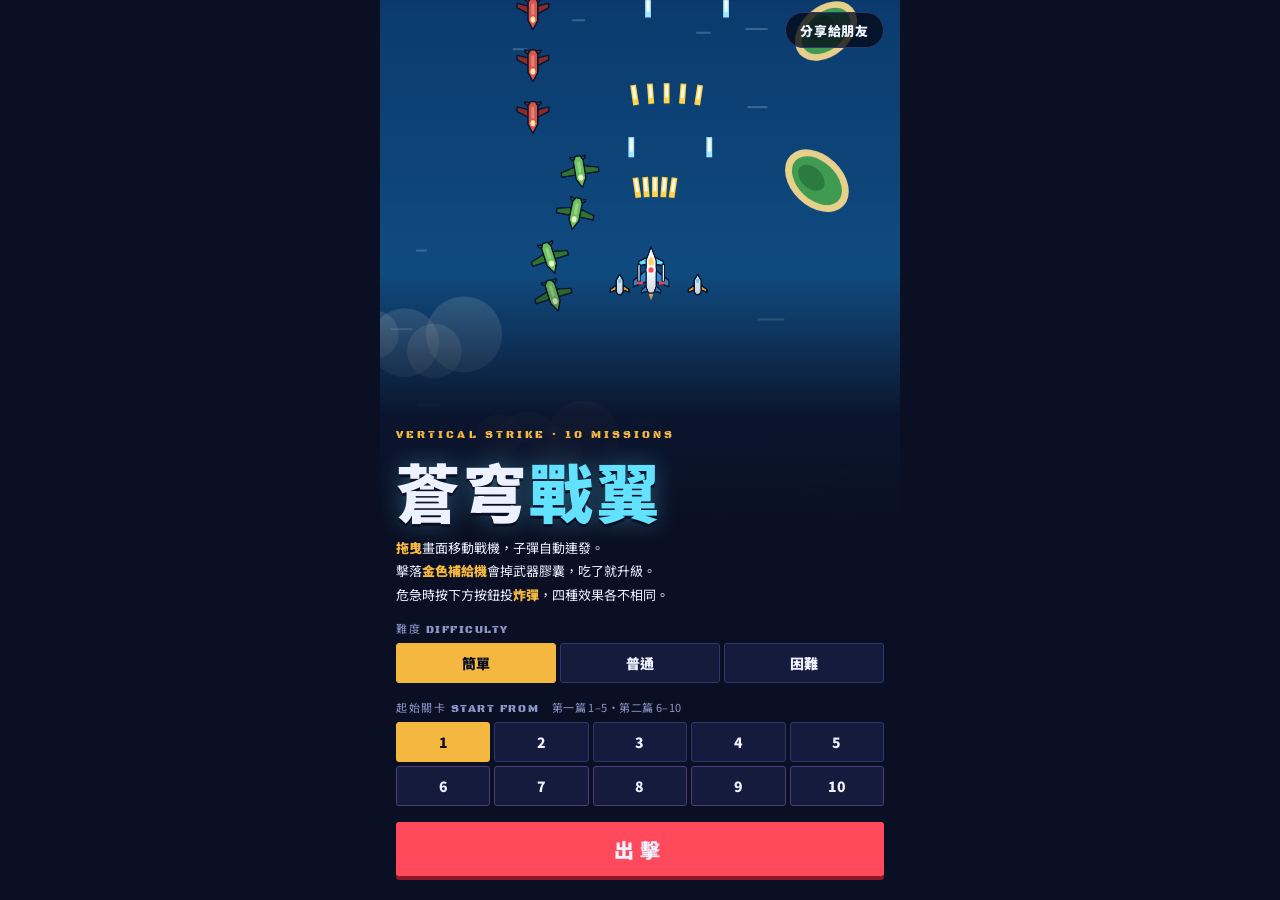
==== commit ef42ad87: "Add chapter 2: stages 6–10 with five new bosses Stages 6–10 (冰原基地, 鋼鐵艦隊, 叢林遺跡, 霓虹夜城, 虛空王座) follow th" ====
--- a/index.html
+++ b/index.html
@@ -5,14 +5,14 @@
 <meta name="viewport" content="width=device-width,initial-scale=1,viewport-fit=cover,user-scalable=no">
 <meta name="theme-color" content="#0a0f24">
 <meta name="color-scheme" content="dark">
-<meta name="description" content="直向飛機射擊遊戲：五關五魔王、三種可升級武器、四種炸彈。手機拖曳就能玩。">
+<meta name="description" content="直向飛機射擊遊戲：十關十魔王、四種可升級武器、四種炸彈。手機拖曳就能玩。">
 <meta name="mobile-web-app-capable" content="yes">
 <meta name="apple-mobile-web-app-capable" content="yes">
 <meta name="apple-mobile-web-app-status-bar-style" content="black-translucent">
 <meta name="apple-mobile-web-app-title" content="蒼穹戰翼">
 <meta property="og:type" content="website">
 <meta property="og:title" content="蒼穹戰翼">
-<meta property="og:description" content="五關五魔王的飛機射擊遊戲，手機拖曳就能玩。">
+<meta property="og:description" content="十關十魔王的飛機射擊遊戲，手機拖曳就能玩。">
 <meta property="og:url" content="https://wayuanzi-web.github.io/skywing/">
 <meta property="og:image" content="https://wayuanzi-web.github.io/skywing/og.png">
 <meta property="og:image:width" content="1200">
@@ -114,6 +114,19 @@
 .seg{display:grid;grid-auto-flow:column;grid-auto-columns:1fr;gap:4px}
 .seg button{height:40px;border:1px solid var(--line);background:var(--panel);border-radius:3px;font-weight:900;font-size:14px;padding:0 4px}
 .seg button[aria-pressed="true"]{background:var(--brass);border-color:var(--brass);color:var(--ink)}
+#segStage{grid-auto-flow:row;grid-template-columns:repeat(5,1fr)}
+#segStage button:nth-child(n+6){border-color:#4a3f78}
+.opt .lbl small{font-family:var(--f-body);font-size:11px;letter-spacing:.04em;color:var(--mute)}
+/* overdrive gauge (chapter 2) */
+#od{display:flex;align-items:center;gap:8px}
+#od .odl{font-weight:900;font-size:11px;letter-spacing:.12em;color:var(--brass);white-space:nowrap}
+#od .odbar{flex:1;height:7px;border:1px solid var(--line);background:var(--shade);padding:1px}
+#od .odbar i{display:block;height:100%;width:100%;background:var(--brass);transform-origin:left center;transform:scaleX(0)}
+#od.on .odl{color:var(--signal)}
+#od.on .odbar{border-color:var(--signal)}
+#od.on .odbar i{background:linear-gradient(90deg,var(--signal),var(--brass))}
+/* short phones: the title menu has two rows of stages */
+@media (max-height:700px){#ov-title{gap:10px;padding-block:14px}#ov-title h1{font-size:46px}#ov-title .how{font-size:12px;gap:2px}#ov-title .seg button{height:36px}#ov-title .go{height:50px}}
 .go{height:54px;border:0;border-radius:3px;background:var(--signal);color:var(--paper);font-weight:900;font-size:20px;letter-spacing:.3em;
   box-shadow:0 4px 0 #8f1626}
 .go:active{transform:translateY(3px);box-shadow:0 1px 0 #8f1626}
@@ -175,6 +188,7 @@
           </button>
         </div>
       </div>
+      <div id="od" hidden><span class="odl">超載</span><div class="odbar"><i id="odFill"></i></div></div>
       <div id="bossbar" hidden><span id="bossName"></span><div class="bar"><i id="bossFill"></i></div></div>
     </div>
 
@@ -186,7 +200,7 @@
     <div id="banner" hidden><span class="b1" id="ban1"></span><span class="b2" id="ban2"></span></div>
 
     <div id="ov-title" class="ov">
-      <span class="mark">VERTICAL STRIKE · 5 MISSIONS</span>
+      <span class="mark">VERTICAL STRIKE · 10 MISSIONS</span>
       <h1>蒼穹<em>戰翼</em></h1>
       <ul class="how">
         <li><b>拖曳</b>畫面移動戰機，子彈自動連發。</li>
@@ -198,9 +212,9 @@
           <button data-v="0" aria-pressed="true">簡單</button><button data-v="1" aria-pressed="false">普通</button><button data-v="2" aria-pressed="false">困難</button>
         </div>
       </div>
-      <div class="opt"><span class="lbl">起始關卡 START FROM</span>
+      <div class="opt"><span class="lbl">起始關卡 START FROM　<small>第一篇 1–5・第二篇 6–10</small></span>
         <div class="seg" id="segStage">
-          <button data-v="0" aria-pressed="true">1</button><button data-v="1" aria-pressed="false">2</button><button data-v="2" aria-pressed="false">3</button><button data-v="3" aria-pressed="false">4</button><button data-v="4" aria-pressed="false">5</button>
+          <button data-v="0" aria-pressed="true">1</button><button data-v="1" aria-pressed="false">2</button><button data-v="2" aria-pressed="false">3</button><button data-v="3" aria-pressed="false">4</button><button data-v="4" aria-pressed="false">5</button><button data-v="5" aria-pressed="false">6</button><button data-v="6" aria-pressed="false">7</button><button data-v="7" aria-pressed="false">8</button><button data-v="8" aria-pressed="false">9</button><button data-v="9" aria-pressed="false">10</button>
         </div>
       </div>
       <button class="go" id="btnStart">出擊</button>
@@ -238,7 +252,7 @@
     </div>
 
     <div id="ov-end" class="ov" hidden>
-      <h2>ALL CLEAR</h2><p class="sub">五大魔王全數擊破</p>
+      <h2>ALL CLEAR</h2><p class="sub">十大魔王全數擊破</p>
       <div class="rank" id="endRank">S</div>
       <dl class="tally"><dt>最終分數</dt><dd id="endScore">0</dd><dt>最高分數</dt><dd id="endHi">0</dd></dl>
       <button class="go" id="btnAgain">再玩一次</button>
@@ -289,22 +303,33 @@
   {name:'沙漠風暴',boss:'沙暴毒蠍',sky:['#7a4a1e','#c98a3c'],deco:'#a8702c',tint:'#c2a070'},
   {name:'雷雲亂流',boss:'雷雲母艦',sky:['#1c2140','#4a4f86'],deco:'#6c72ad',tint:'#9a9fd0'},
   {name:'熔岩要塞',boss:'熔核機甲',sky:['#1e0a0a','#5c1a10'],deco:'#ff6a2a',tint:'#c97a60'},
-  {name:'大氣層外',boss:'大魔王・終焉星核',sky:['#04050f','#120a2e'],deco:'#b98cff',tint:'#a48ad8'}
+  {name:'大氣層外',boss:'大魔王・終焉星核',sky:['#04050f','#120a2e'],deco:'#b98cff',tint:'#a48ad8'},
+  /* chapter 2: spd = background scroll speed (chapter 1 uses 70 + 12 per stage) */
+  {name:'冰原基地',boss:'寒霜堡壘',sky:['#22506f','#5d8fb0'],spd:120},
+  {name:'鋼鐵艦隊',boss:'超級航艦・怒濤號',sky:['#0a2c40','#165468'],spd:110},
+  {name:'叢林遺跡',boss:'遺跡守護神',sky:['#0f2d1a','#2a5428'],spd:112},
+  {name:'霓虹夜城',boss:'雙子王牌・赤影與蒼影',sky:['#08061a','#1b1036'],spd:170},
+  {name:'虛空王座',boss:'虛空之王',sky:['#04010b','#1c0533'],spd:92}
 ];
+const SSPD=i=>STAGES[i].spd||70+i*12;   /* background scroll px/s */
+const GS=()=>SSPD(G.stage)*.5;          /* ground layer (parallax 0.5) */
+const CH2=()=>G.stage>=5;                /* chapter 2: overdrive gauge + chain lightning */
 const WEAPONS=[
   {name:'火神砲',col:'#ff6b5e'},
   {name:'貫穿雷射',col:'#62e2ff'},
-  {name:'追蹤飛彈',col:'#7dff9a'}
+  {name:'追蹤飛彈',col:'#7dff9a'},
+  {name:'連鎖閃電',col:'#c79bff'}
 ];
+const WN=()=>CH2()?4:3;                  /* weapon types a capsule can turn into */
 const BOMBS=[{name:'核爆彈',col:'#ff7a3c'},{name:'雷電彈',col:'#ffe45c'},{name:'冰凍彈',col:'#8fe9ff'},{name:'黑洞彈',col:'#b98cff'}];
 const DIFF=[{spd:.78,rate:1.35,hp:.85},{spd:1,rate:1,hp:1},{spd:1.22,rate:.78,hp:1.2}];
 
 const G={mode:'title',stage:0,diff:0,startStage:0,t:0,score:0,hi:store.get('hi',0),lives:3,
   shake:0,flash:0,flashCol:'#fff',freeze:0,phase:'waves',phaseT:0,waveI:0,waveT:0,boss:null,
-  extend:150000,killN:0,sound:store.get('snd',true),hudDirty:true,demoT:0};
-const P={x:W/2,y:520,r:4,alive:true,inv:0,dead:0,wType:0,wLv:1,wing:0,shield:false,fireT:0,missT:0,wingT:0,bank:0,vx:0};
+  extend:150000,killN:0,wind:0,subT:0,subTxt:'',subCol:'#fff',sound:store.get('snd',true),hudDirty:true,demoT:0};
+const P={x:W/2,y:520,r:4,alive:true,inv:0,dead:0,wType:0,wLv:1,wing:0,shield:false,fireT:0,missT:0,wingT:0,bank:0,vx:0,od:0,odg:0};
 const bombs=[1,1,1,1];
-let enemies=[],eb=[],pb=[],items=[],parts=[],hazards=[],floats=[],bolts=[],vortex=null,shock=null;
+let enemies=[],eb=[],pb=[],items=[],parts=[],hazards=[],floats=[],bolts=[],vortex=null,shock=null,zaps=[],marks=[];
 
 function resize(){
   const sw=stageEl.clientWidth,sh=stageEl.clientHeight;if(!sw||!sh)return;
@@ -396,13 +421,17 @@
     else{this.tone(55,2.4,'sawtooth',.22,170);this.nz(2.2,.12,300,900)}
   },
   zap(){this.nz(.14,.3,6000,500);this.tone(1900,.1,'square',.05,200)},
+  chain(){if(!this.ctx)return;const t=this.ctx.currentTime;if(t-(this.lastZap||0)<.12)return;this.lastZap=t;this.nz(.07,.06,7000,1400);this.tone(2600,.05,'square',.018,700)},
+  od(){[392,523,659,784,1047,1319].forEach((f,i)=>this.tone(f,.13,'sawtooth',.07,0,i*.05));this.nz(.5,.14,4000,700)},
+  snipe(){this.tone(2100,.14,'square',.05,260)},
+  shieldHit(){if(!this.ctx)return;const t=this.ctx.currentTime;if(t-(this.lastSh||0)<.09)return;this.lastSh=t;this.tone(1500,.04,'triangle',.04,1900)},
   siren(){for(let i=0;i<6;i++){this.tone(560,.26,'sawtooth',.16,880,i*.52);this.tone(880,.26,'sawtooth',.16,560,i*.52+.26)}},
   say(txt){
     if(!G.sound)return;
     try{const u=new SpeechSynthesisUtterance(txt);u.lang='zh-TW';u.rate=1;u.pitch=.6;speechSynthesis.cancel();speechSynthesis.speak(u)}catch(e){}
   },
   play(stage,boss){
-    const b=this.bgm;b.root=[45,43,40,41,38][stage];b.bpm=[132,136,142,148,154][stage]+(boss?18:0);b.boss=!!boss;b.step=0;
+    const b=this.bgm;b.root=[45,43,40,41,38,44,42,39,37,36][stage];b.bpm=[132,136,142,148,154,138,144,140,162,150][stage]+(boss?18:0);b.boss=!!boss;b.ch2=stage>=5;b.step=0;
     b.next=this.ctx?this.ctx.currentTime+.08:0;b.on=true;
   },
   stop(){this.bgm.on=false},
@@ -413,7 +442,7 @@
     while(b.next<c.currentTime+.18){
       const s=b.step,t0=b.next-c.currentTime,bar=(s>>4)&3,r=b.root+(b.boss?[0,1,0,-2]:[0,-4,-7,-2])[bar];
       if(s%2===0)this.tone(mf(r+((s%8===6)?12:0)),spb*1.7,'triangle',.2,0,t0,this.music);
-      const arp=(b.boss?[0,12,6,12,7,12,3,12]:[0,7,12,15,12,7,3,7])[s%8];
+      const arp=(b.ch2?(b.boss?[0,12,10,12,7,12,13,12]:[0,7,10,14,12,10,7,3]):(b.boss?[0,12,6,12,7,12,3,12]:[0,7,12,15,12,7,3,7]))[s%8];
       this.tone(mf(r+24+arp),spb*.85,'square',.034,0,t0,this.music);
       if(s%4===2)this.nz(.035,.07,9000,0,t0,this.music);
       if(s%8===0||(b.boss&&s%8===5))this.tone(150,.11,'sine',.3,42,t0,this.music);
@@ -500,6 +529,7 @@
 function drawBG(si){
   const S=STAGES[si],gr=ctx.createLinearGradient(0,0,0,H);gr.addColorStop(0,S.sky[0]);gr.addColorStop(1,S.sky[1]);
   ctx.fillStyle=gr;ctx.fillRect(0,0,W,H);
+  if(si===8)drawRoads();
   for(const it of BG[si]){
     const y=((it.y+scroll*it.l)%TH+TH)%TH-120,x=it.x,s=it.s;if(y>H+130)continue;
     switch(it.k){
@@ -519,9 +549,97 @@
       case'neb':{const n=ctx.createRadialGradient(x,y,0,x,y,s);n.addColorStop(0,it.q>.5?'rgba(150,90,255,.2)':'rgba(60,140,255,.18)');n.addColorStop(1,'rgba(0,0,0,0)');ctx.fillStyle=n;ctx.fillRect(x-s,y-s,s*2,s*2);break}
       case'planet':{const n=ctx.createRadialGradient(x-s*.3,y-s*.3,s*.1,x,y,s);n.addColorStop(0,'#c9a2ff');n.addColorStop(.7,'#4a2a8a');n.addColorStop(1,'#1a0c3a');ctx.fillStyle=n;ctx.beginPath();ctx.arc(x,y,s,0,TAU);ctx.fill();
         ctx.strokeStyle='rgba(220,200,255,.4)';ctx.lineWidth=3;ctx.beginPath();ctx.ellipse(x,y,s*1.6,s*.35,-.4,0,TAU);ctx.stroke();break}
-    }
-  }
-}
+      default:drawBG2(it,x,y,s);
+    }
+  }
+}
+/* ================= chapter 2: backgrounds + enemy sprites ================= */
+/* backgrounds for stages 6–10 (same scatter scheme as chapter 1: x, y on a 1000px tile, parallax l) */
+(()=>{
+  const LANE=[W*.12,W*.5,W*.88];
+  for(let i=5;i<10;i++){
+    const r=seeded(4021+i*577),a=[];
+    const add=(n,k,l,s0,s1)=>{for(let j=0;j<n;j++)a.push({x:r()*W,y:r()*TH,s:s0+r()*(s1-s0),k,l,q:r()})};
+    if(i===5){add(9,'floe',.5,24,52);add(8,'icecrack',.5,40,90);add(4,'pad',.5,34,46);add(5,'cloud',1.3,26,46);add(46,'snow',1.7,1,2.4)}
+    if(i===6){add(52,'wave',.5,.5,1.8);add(9,'swell',.5,60,120);add(3,'islet',.5,16,28);add(6,'cloud',1.3,26,46)}
+    if(i===7){add(5,'pool',.5,26,52);add(34,'canopy',.5,22,44);add(6,'ruin',.5,26,42);add(8,'mist',1.15,40,80)}
+    if(i===8){add(18,'block',.5,26,44);add(14,'neon',.5,10,26);add(26,'car',.95,1,1);for(const it of a)if(it.k==='block'||it.k==='neon')it.x=LANE[(it.q*3)|0]+(r()-.5)*24}
+    if(i===9){add(80,'star',.22,.5,1.4);add(26,'star',.6,.8,1.8);add(3,'neb',.12,90,160);add(7,'rift',.4,40,90);add(14,'debris',.7,5,13)}
+    BG[i]=a;
+  }
+})();
+function drawRoads(){
+  for(const rx of[W*.28,W*.72]){
+    ctx.fillStyle='#110d20';ctx.fillRect(rx-22,0,44,H);
+    ctx.fillStyle='#2b2450';ctx.fillRect(rx-23,0,2,H);ctx.fillRect(rx+21,0,2,H);
+    ctx.fillStyle='#4a3f78';const off=(scroll*.5)%40;for(let y=-40;y<H;y+=40)ctx.fillRect(rx-1.5,y+off,3,18);
+  }
+}
+function drawBG2(it,x,y,s){
+  switch(it.k){
+    case'floe':ctx.fillStyle='#93b6ca';ctx.beginPath();ctx.ellipse(x,y,s,s*.62,it.q*3,0,TAU);ctx.fill();
+      ctx.fillStyle='#a9c8d9';ctx.beginPath();ctx.ellipse(x-s*.12,y-s*.1,s*.7,s*.38,it.q*3,0,TAU);ctx.fill();
+      ctx.strokeStyle='rgba(30,70,100,.35)';ctx.lineWidth=2;ctx.beginPath();ctx.ellipse(x,y,s,s*.62,it.q*3,0,TAU);ctx.stroke();break;
+    case'icecrack':ctx.strokeStyle='rgba(200,240,255,.5)';ctx.lineWidth=2;ctx.beginPath();ctx.moveTo(x,y);ctx.lineTo(x+s*.3*(it.q-.5),y+s*.35);ctx.lineTo(x+s*.5*(.5-it.q),y+s*.7);ctx.lineTo(x+s*.15,y+s);ctx.stroke();break;
+    case'pad':ctx.fillStyle='#41566a';ctx.fillRect(x-s/2,y-s/2,s,s);ctx.strokeStyle='rgba(244,183,64,.75)';ctx.lineWidth=2;ctx.strokeRect(x-s/2+4,y-s/2+4,s-8,s-8);
+      ctx.fillStyle='rgba(244,183,64,.75)';ctx.fillRect(x-7,y-9,3,18);ctx.fillRect(x+4,y-9,3,18);ctx.fillRect(x-7,y-1.5,14,3);break;
+    case'snow':ctx.fillStyle='rgba(255,255,255,.7)';ctx.fillRect(x+Math.sin(G.t*1.5+it.q*9)*10,y,s,s);break;
+    case'swell':ctx.fillStyle='rgba(0,16,26,.24)';ctx.beginPath();ctx.ellipse(x,y,s,s*.16,.08,0,TAU);ctx.fill();break;
+    case'islet':ctx.strokeStyle='rgba(255,255,255,.35)';ctx.lineWidth=3;ctx.beginPath();ctx.ellipse(x,y,s+4,s*.7+4,it.q*3,0,TAU);ctx.stroke();
+      ctx.fillStyle='#3b4a44';ctx.beginPath();ctx.ellipse(x,y,s,s*.7,it.q*3,0,TAU);ctx.fill();ctx.fillStyle='#4f6158';ctx.beginPath();ctx.ellipse(x-s*.2,y-s*.15,s*.5,s*.3,it.q*3,0,TAU);ctx.fill();break;
+    case'canopy':ctx.fillStyle=it.q>.5?'#1b4520':'#225426';
+      for(let k=0;k<3;k++){ctx.beginPath();ctx.arc(x+(k-1)*s*.55,y+((k*7)%3-1)*s*.2,s*(.5+((k*13)%4)*.06),0,TAU);ctx.fill()}
+      ctx.fillStyle='rgba(150,210,110,.16)';ctx.beginPath();ctx.arc(x-s*.2,y-s*.25,s*.35,0,TAU);ctx.fill();break;
+    case'ruin':ctx.fillStyle='#6a735b';ctx.fillRect(x-s/2,y-s/2,s,s);ctx.fillStyle='#565e47';ctx.fillRect(x-s/2+5,y-s/2+5,s-10,s-10);
+      ctx.fillStyle='#78826a';ctx.fillRect(x-s/2+10,y-s/2+10,s-20,s-20);ctx.fillStyle='rgba(60,120,50,.65)';ctx.fillRect(x-s/2,y+s*.2,s*.45,3);ctx.fillRect(x+s*.1,y-s/2,3,s*.5);break;
+    case'pool':ctx.fillStyle='#164646';ctx.beginPath();ctx.ellipse(x,y,s,s*.55,it.q*3,0,TAU);ctx.fill();
+      ctx.fillStyle='rgba(180,255,240,.14)';ctx.beginPath();ctx.ellipse(x-s*.2,y-s*.12,s*.5,s*.16,it.q*3,0,TAU);ctx.fill();break;
+    case'mist':ctx.fillStyle='rgba(210,255,215,.05)';ctx.beginPath();ctx.ellipse(x,y,s*1.4,s*.5,0,0,TAU);ctx.fill();break;
+    case'block':{const w=s,h=s*1.3;ctx.fillStyle='#151128';ctx.fillRect(x-w/2,y-h/2,w,h);ctx.strokeStyle='#2c2552';ctx.lineWidth=1.5;ctx.strokeRect(x-w/2,y-h/2,w,h);
+      const lit=it.q>.5?'rgba(255,215,106,.75)':'rgba(127,243,255,.7)',seed=(it.q*997)|0;ctx.fillStyle=lit;
+      for(let ry=0;ry<(h-8)/8;ry++)for(let cx=0;cx<(w-8)/8;cx++)if((ry*7+cx*13+seed)%5<2)ctx.fillRect(x-w/2+5+cx*8,y-h/2+5+ry*8,3,3);break}
+    case'neon':{const c=it.q>.5?'255,79,216':'79,243,255',x0=x-s,x1=x+s;
+      ctx.strokeStyle='rgba('+c+',.22)';ctx.lineWidth=8;ctx.beginPath();ctx.moveTo(x0,y);ctx.lineTo(x1,y);ctx.stroke();
+      ctx.strokeStyle='rgba('+c+',.95)';ctx.lineWidth=2;ctx.beginPath();ctx.moveTo(x0,y);ctx.lineTo(x1,y);ctx.stroke();break}
+    case'car':{const lane=[W*.28-9,W*.28+9,W*.72-9,W*.72+9][(it.q*4)|0],head=((it.q*40)|0)%2===0;
+      ctx.fillStyle=head?'rgba(255,246,208,.22)':'rgba(255,74,92,.2)';ctx.fillRect(lane-4,y-12,8,12);
+      ctx.fillStyle=head?'#fff6d0':'#ff4a5c';ctx.fillRect(lane-4,y,2,3);ctx.fillRect(lane+2,y,2,3);break}
+    case'rift':{const pts=[];for(let k=0;k<=6;k++)pts.push(x+Math.sin(k*2.3+it.q*9)*s*.18,y+k*s/6);
+      for(const st of[['rgba(185,140,255,.3)',7],['#e6d4ff',1.5]]){ctx.strokeStyle=st[0];ctx.lineWidth=st[1];ctx.beginPath();ctx.moveTo(pts[0],pts[1]);for(let k=2;k<pts.length;k+=2)ctx.lineTo(pts[k],pts[k+1]);ctx.stroke()}break}
+    case'debris':ctx.save();ctx.translate(x,y);ctx.rotate(G.t*(.3+it.q)+it.q*9);ctx.fillStyle='#2a1f3d';ctx.strokeStyle='#6b4fa8';ctx.lineWidth=1.2;
+      ctx.beginPath();for(let k=0;k<5;k++){const a=k*TAU/5,rr=s*(.7+((k*17+it.q*10)%3)*.15);k?ctx.lineTo(Math.cos(a)*rr,Math.sin(a)*rr):ctx.moveTo(Math.cos(a)*rr,Math.sin(a)*rr)}ctx.closePath();ctx.fill();ctx.stroke();ctx.restore();break;
+  }
+}
+/* ---- enemy sprites (ground targets face up = -y unless noted) ---- */
+const SPR2={
+  turret:mk(32,32,g=>{poly(g,[-9,-14,9,-14,14,-9,14,9,9,14,-9,14,-14,9,-14,-9],'#56657f','#141a2c',1.5);disc(g,0,0,10,'#3e4a63','#141a2c');
+    g.fillStyle='#8fa0c4';for(const[x,y]of[[-10,-10],[10,-10],[-10,10],[10,10]])g.fillRect(x-1,y-1,2,2)}),
+  tank:mk(30,36,g=>{g.fillStyle='#262b26';g.fillRect(-14,-16,7,32);g.fillRect(7,-16,7,32);g.fillStyle='#4a5248';for(let y=-14;y<16;y+=4){g.fillRect(-14,y,7,1.4);g.fillRect(7,y,7,1.4)}
+    poly(g,[-8,-15,8,-15,9,15,-9,15],'#d4dbe2','#1a1f26',1.2);g.fillStyle='#9aa6b0';g.fillRect(-6,-8,5,6);g.fillRect(2,4,5,7)}),
+  shard:mk(28,28,g=>{poly(g,[0,-13,10,0,0,13,-10,0],'#8fd6f5','#24506e',1.5);poly(g,[0,-13,10,0,0,0],'#c9efff');poly(g,[0,13,-10,0,0,0],'#5fb2dc');disc(g,0,0,3.2,'#ffffff')}),
+  shardlet:mk(14,14,g=>{poly(g,[0,-6,4.5,0,0,6,-4.5,0],'#bfeaff','#24506e',1);disc(g,0,0,1.6,'#ffffff')}),
+  destroyer:mk(34,100,g=>{poly(g,[0,-47,12,-31,14,30,10,47,-10,47,-14,30,-12,-31],'#58616d','#12171e',1.6);
+    poly(g,[0,-40,9,-28,10,28,7,42,-7,42,-10,28,-9,-28],'#6b7582');g.fillStyle='#8592a0';g.fillRect(-6,-6,12,16);g.fillStyle='#3a4048';g.fillRect(-3,12,6,8);
+    g.fillStyle='#e8e2c8';g.fillRect(-1,-38,2,6);g.fillStyle='#c84a3a';g.fillRect(-12,40,24,3)}),
+  sub:mk(24,62,g=>{g.fillStyle='#2b383e';g.strokeStyle='#0b1113';g.lineWidth=1.5;g.beginPath();g.ellipse(0,0,9,28,0,0,TAU);g.fill();g.stroke();
+    g.fillStyle='#43535a';g.beginPath();g.ellipse(0,-6,4,9,0,0,TAU);g.fill();g.fillStyle='#ff9f1a';g.fillRect(-1,8,2,2);g.fillRect(-1,14,2,2)}),
+  shieldjet:mk(30,28,g=>jet(g,{len:24,span:24,sweep:3,bw:3.6,body:'#4fc3d6',wing:'#1f6f80',tail:.5,glass:'#e0fbff',pods:1})),
+  statue:mk(38,42,g=>{poly(g,[-16,-18,16,-18,18,18,-18,18],'#7b785f','#25231a',1.6);poly(g,[-12,-14,12,-14,13,14,-13,14],'#8f8b70');
+    g.fillStyle='#5b5843';g.fillRect(-11,-9,22,3);g.fillRect(-2,-4,4,9);g.fillRect(-7,8,14,3);
+    g.fillStyle='#2a2818';g.fillRect(-9,-5,6,4);g.fillRect(3,-5,6,4);g.fillStyle='#4e7a3c';g.fillRect(-18,10,7,3);g.fillRect(12,-18,5,3);g.fillRect(-16,-18,3,6)}),
+  swarm:mk(18,18,g=>{g.fillStyle='rgba(232,240,255,.65)';g.beginPath();g.ellipse(-5,-1,5,3,-.4,0,TAU);g.fill();g.beginPath();g.ellipse(5,-1,5,3,.4,0,TAU);g.fill();
+    g.fillStyle='#c9a43a';g.strokeStyle='#3a2a06';g.lineWidth=1;g.beginPath();g.ellipse(0,1,3.2,5.5,0,0,TAU);g.fill();g.stroke();disc(g,0,-3,1.4,'#ff4a5c')}),
+  sniper:mk(26,36,g=>jet(g,{len:32,span:18,sweep:8,bw:2.8,body:'#3a3f4f',wing:'#1c1f2a',tail:.5,glass:'#ff4a5c',trim:'#ff4a5c'})),
+  raider:mk(30,28,g=>jet(g,{len:24,span:24,sweep:4,bw:3.4,body:'#ff4fd8',wing:'#8a1f78',tail:.5,glass:'#ffe0fa'})),
+  copter:mk(34,52,g=>{g.fillStyle='#3a4a2e';g.fillRect(-1.6,4,3.2,22);poly(g,[-6,22,6,22,6,26,-6,26],'#3a4a2e','#141a10');
+    poly(g,[-14,-2,14,-2,14,2,-14,2],'#2f3c26','#141a10');g.fillStyle='#ff6a3c';g.fillRect(-15,-1,3,6);g.fillRect(12,-1,3,6);
+    g.fillStyle='#4f5f3e';g.strokeStyle='#141a10';g.lineWidth=1.5;g.beginPath();g.ellipse(0,-6,8,15,0,0,TAU);g.fill();g.stroke();
+    g.fillStyle='#bfefff';g.beginPath();g.ellipse(0,-14,5,6,0,0,TAU);g.fill()}),
+  voideye:mk(38,38,g=>{g.strokeStyle='#5b2a9e';g.lineWidth=2.4;for(let k=0;k<6;k++){const a=k*TAU/6;g.beginPath();g.moveTo(Math.cos(a)*12,Math.sin(a)*12);g.quadraticCurveTo(Math.cos(a+.5)*17,Math.sin(a+.5)*17,Math.cos(a+.2)*18,Math.sin(a+.2)*18);g.stroke()}
+    disc(g,0,0,13,'#3a1c6e','#12062a',1.5);disc(g,0,0,10,'#f1e6ff')})
+};
+function barrel(x,y,a,len,w,col){ctx.save();ctx.translate(x,y);ctx.rotate(a);ctx.fillStyle=col;ctx.fillRect(0,-w/2,len,w);ctx.restore()}
+function cap(x,y,r,col,edge){ctx.fillStyle=col;ctx.beginPath();ctx.arc(x,y,r,0,TAU);ctx.fill();if(edge){ctx.strokeStyle=edge;ctx.lineWidth=1.2;ctx.stroke()}}
 /* ================= particles, score, enemy-bullet helpers, items ================= */
 const CF='"Noto Sans TC","PingFang TC","Microsoft JhengHei",sans-serif';
 function fx(x,y,n,col,sp,life,size){
@@ -538,7 +656,8 @@
 function addScore(n){
   if(G.mode!=='play')return;
   G.score+=n;if(G.score>G.hi)G.hi=G.score;G.hudDirty=true;
-  if(G.score>=G.extend){G.extend+=300000;G.lives++;AU.extend();floatTxt(P.x,P.y-34,'戰機 +1','#7dff9a')}
+  /* extra life at 150k, then every 300k; after 1.05M every 600k (ten stages score far more than five) */
+  if(G.score>=G.extend){G.extend+=G.extend>=1050000?600000:300000;if(G.lives<9){G.lives++;AU.extend();floatTxt(P.x,P.y-34,'戰機 +1','#7dff9a')}}
 }
 /* enemy bullets */
 function shoot(x,y,a,sp,k,r){
@@ -559,16 +678,26 @@
     if(!frozen){b.t+=dt;b.x+=b.vx*dt;b.y+=b.vy*dt;
       if(b.g)b.vy+=b.g*dt;
       if(b.k===4&&b.t>.95){ringB(b.x,b.y,6,150,rnd(TAU),0);eb.splice(i,1);continue}
+      if(b.k===8&&b.t>.9){for(let j=0;j<4;j++)shoot(b.x,b.y,Math.PI/4+j*Math.PI/2,140,5);eb.splice(i,1);continue} /* ice crystal splits */
+      if(b.k===6&&b.t<1.6&&P.alive){ /* missile: steers toward the player for 1.6 s */
+        const ca=Math.atan2(b.vy,b.vx),sp=Math.min(260,Math.hypot(b.vx,b.vy)+60*dt);let da=aimA(b.x,b.y)-ca;
+        while(da>Math.PI)da-=TAU;while(da<-Math.PI)da+=TAU;const na=ca+clamp(da,-2.3*dt,2.3*dt);b.vx=Math.cos(na)*sp;b.vy=Math.sin(na)*sp;
+        if(parts.length<420&&Math.random()<.4)parts.push({x:b.x,y:b.y,vx:0,vy:0,l:.3,m:.3,s:2.5,c:'#ffd0a0',k:0});
+      }
+      if(G.wind&&b.k===5)b.vx+=G.wind*dt;
     }
     if(b.x<-24||b.x>W+24||b.y<-30||b.y>H+24){eb.splice(i,1);continue}
     if(P.alive&&P.inv<=0){const dx=b.x-P.x,dy=b.y-P.y,rr=b.r*.62+P.r;if(dx*dx+dy*dy<rr*rr){eb.splice(i,1);hitPlayer();break}} /* hitPlayer clears bullets: stop iterating */
   }
 }
-const EBC=[['#ff4f86','#ffe3ec'],['#ff3d6e','#fff0f4'],['#ff7a2a','#ffe9a0'],['#b47aff','#f1e6ff'],['#ff3c5a','#ffd0d0']],EBO='#2a0618';
+const EBC=[['#ff4f86','#ffe3ec'],['#ff3d6e','#fff0f4'],['#ff7a2a','#ffe9a0'],['#b47aff','#f1e6ff'],['#ff3c5a','#ffd0d0'],
+  ['#6fd0ff','#f2fcff'],['#ff9f1a','#fff4d0'],['#bfeaff','#ffffff'],['#9fe0ff','#ffffff'],['#a8987a','#e8dcc0']],EBO='#2a0618';
+/* k: 0 pink 1 dart 2 big orange 3 violet 4 bursting 5 ice shard 6 missile 7 icicle 8 splitting crystal 9 stone slab */
 function drawEB(){
   for(const b of eb){
     const c=EBC[b.k]||EBC[0];
-    if(b.k===1){ctx.save();ctx.translate(b.x,b.y);ctx.rotate(Math.atan2(b.vy,b.vx));ctx.fillStyle=EBO;ctx.beginPath();ctx.ellipse(0,0,b.r*2.2+1.6,b.r+1.6,0,0,TAU);ctx.fill();
+    if(b.k===9){ctx.save();ctx.translate(b.x,b.y);ctx.rotate(b.t*3);ctx.fillStyle=EBO;ctx.fillRect(-b.r-2,-b.r*.6-2,b.r*2+4,b.r*1.2+4);ctx.fillStyle=c[0];ctx.fillRect(-b.r,-b.r*.6,b.r*2,b.r*1.2);ctx.fillStyle=c[1];ctx.fillRect(-b.r*.6,-2,b.r*1.2,4);ctx.restore();continue}
+    if(b.k===1||b.k===6||b.k===7){ctx.save();ctx.translate(b.x,b.y);ctx.rotate(Math.atan2(b.vy,b.vx));ctx.fillStyle=EBO;ctx.beginPath();ctx.ellipse(0,0,b.r*2.2+1.6,b.r+1.6,0,0,TAU);ctx.fill();
       ctx.fillStyle=c[0];ctx.beginPath();ctx.ellipse(0,0,b.r*2.2,b.r,0,0,TAU);ctx.fill();
       ctx.fillStyle=c[1];ctx.beginPath();ctx.ellipse(0,0,b.r*1.3,b.r*.45,0,0,TAU);ctx.fill();ctx.restore();continue}
     ctx.fillStyle=EBO;ctx.beginPath();ctx.arc(b.x,b.y,b.r+2.8,0,TAU);ctx.fill();
@@ -582,11 +711,11 @@
 function carrierDrop(x,y){
   let k=['P','B','P','W','P','B','P','S'][carrierN++%8];
   if(k==='W'&&P.wing>=2)k='P';if(k==='S'&&P.shield)k='B';
-  dropItem(x,y,k,k==='B'?(Math.random()*4)|0:(Math.random()*3)|0);
+  dropItem(x,y,k,k==='B'?(Math.random()*4)|0:(Math.random()*WN())|0);
 }
 function medals(x,y,n){for(let i=0;i<n&&items.length<90;i++)items.push({x:x+rnd(-14,14),y:y+rnd(-10,10),vx:rnd(-30,30),vy:rnd(-70,-10),k:'M',t:0,sub:0})}
 function pickup(it){
-  if(it.k==='M'){addScore(500);AU.tone(1320,.05,'square',.04);return}
+  if(it.k==='M'){addScore(500);AU.tone(1320,.05,'square',.04);odAdd(1);return}
   if(it.k==='P'){
     const ty=capType(it);P.wType=ty;
     if(P.wLv<5){P.wLv++;floatTxt(it.x,it.y,WEAPONS[ty].name+(P.wLv>=5?' MAX':' LV'+P.wLv),WEAPONS[ty].col)}
@@ -595,10 +724,10 @@
   }else if(it.k==='B'){bombs[it.sub]=Math.min(5,bombs[it.sub]+1);floatTxt(it.x,it.y,BOMBS[it.sub].name+' +1',BOMBS[it.sub].col);AU.pick()}
   else if(it.k==='W'){if(P.wing<2){P.wing++;floatTxt(it.x,it.y,'僚機加入','#f4b740')}else{addScore(3000);floatTxt(it.x,it.y,'+3000','#f4b740')}AU.power()}
   else if(it.k==='S'){P.shield=true;floatTxt(it.x,it.y,'護盾啟動','#62e2ff');AU.power()}
-  else if(it.k==='U'){G.lives++;floatTxt(it.x,it.y,'戰機 +1','#7dff9a');AU.extend()}
+  else if(it.k==='U'){if(G.lives<9){G.lives++;floatTxt(it.x,it.y,'戰機 +1','#7dff9a')}else{addScore(20000);floatTxt(it.x,it.y,'+20000','#7dff9a')}AU.extend()}
   G.hudDirty=true;
 }
-function capType(it){return(it.sub+((it.t/2.2)|0))%3}
+function capType(it){return(it.sub+((it.t/2.2)|0))%WN()}
 function updItems(dt){
   for(let i=items.length-1;i>=0;i--){
     const it=items[i];it.t+=dt;
@@ -622,7 +751,7 @@
     if(it.k==='M'){const w=5*Math.abs(Math.cos(it.t*6))+1.5;ctx.fillStyle='#f4b740';ctx.beginPath();ctx.ellipse(it.x,it.y,w,6,0,0,TAU);ctx.fill();ctx.fillStyle='#fff3c4';ctx.fillRect(it.x-.8,it.y-3,1.6,6);continue}
     const pul=1+Math.sin(it.t*8)*.07;ctx.save();ctx.translate(it.x,it.y);ctx.scale(pul,pul);
     let col='#fff',ch='';
-    if(it.k==='P'){const ty=capType(it);col=WEAPONS[ty].col;ch='火射追'[ty]}
+    if(it.k==='P'){const ty=capType(it);col=WEAPONS[ty].col;ch='火射追鏈'[ty]}
     else if(it.k==='B'){col=BOMBS[it.sub].col;ch='核電冰洞'[it.sub]}
     else if(it.k==='W'){col='#f4b740';ch='僚'}else if(it.k==='S'){col='#62e2ff';ch='盾'}else{col='#7dff9a';ch='1UP'}
     ctx.fillStyle='#0a0f24';ctx.strokeStyle=col;ctx.lineWidth=2.5;ctx.beginPath();
@@ -648,7 +777,7 @@
 }
 /* ================= player, weapons, player bullets ================= */
 const wingPos=[{x:W/2-26,y:540},{x:W/2+26,y:540}];
-function pShot(x,y,a,sp,d,k,r){pb.push({x,y,vx:Math.cos(a)*sp,vy:Math.sin(a)*sp,d,k,r:r||3,a,t:0,h:k===1?[]:null,tg:null})}
+function pShot(x,y,a,sp,d,k,r){if(P.od>0)d*=1.3;pb.push({x,y,vx:Math.cos(a)*sp,vy:Math.sin(a)*sp,d,k,r:r||3,a,t:0,h:k===1?[]:null,tg:null})}
 function fire(){
   const lv=P.wLv,x=P.x,y=P.y-14,up=-Math.PI/2;
   if(P.wType===0){ /* 火神砲: widening fan */
@@ -662,18 +791,83 @@
     else if(lv===3){pShot(x-7,y-4,up,1050,d,1,r);pShot(x+7,y-4,up,1050,d,1,r)}
     else{pShot(x,y-8,up,1050,d,1,r);pShot(x-11,y,up,1050,d,1,r);pShot(x+11,y,up,1050,d,1,r)}
     P.fireT=.09;
+  }else if(P.wType===3){ /* 連鎖閃電: auto-aimed bolt that jumps between targets */
+    chainFire(lv);P.fireT=.15;
   }else{ /* 追蹤飛彈: light front guns + seeking missiles */
     pShot(x-4,y,up,640,1,0);pShot(x+4,y,up,640,1,0);P.fireT=.12;
     P.missT-=.12;
     if(P.missT<=0){P.missT=.42;const n=[1,2,2,3,4][lv-1],d=[3,3,4,4,5][lv-1];
       for(let i=0;i<n;i++){const s=n===1?0:(i/(n-1)-.5)*2;pShot(x+s*12,P.y,up+s*.7,300,d,2,4)}}
   }
-  AU.shot();
+  if(P.od>0)P.fireT*=.65;
+  if(P.wType!==3)AU.shot();
+}
+/* ---- 連鎖閃電 ---- */
+const CHN={rng:[260,290,320,350,380],jumps:[1,2,3,4,5],d:[3,3.8,4.6,5.4,6.4],jr:125};
+function zapTargets(){
+  const L=[];
+  for(const e of enemies)if(!e.gone&&!e.under&&e.y>-10&&e.y<H+10)L.push(e);
+  const B=G.boss;
+  if(B&&B.active&&!B.dying){if(B.parts)for(const q of B.parts)if(!q.dead)L.push(q);if(B.body!==false)L.push(B)}
+  return L;
+}
+function jag(x0,y0,x1,y1,out){const n=Math.max(2,Math.round(Math.hypot(x1-x0,y1-y0)/22));
+  for(let j=1;j<=n;j++){const k=j/n,o=j<n?rnd(-9,9):0;out.push(x0+(x1-x0)*k+o,y0+(y1-y0)*k+o*.5)}}
+function zapHit(t,d){
+  const fm=G.freeze>0?1.5:1;if(P.od>0)d*=1.3;
+  if(t===G.boss)hurtBoss(d*fm,true);else if(t.part)hurtPart(t,d*fm,true);else hurt(t,d*fm,true);
+  fx(t.x,t.y,2,'#eadcff',90,.2,2);
+}
+function chainFire(lv){
+  const T=zapTargets(),x0=P.x,y0=P.y-16,rng=CHN.rng[lv-1];
+  let best=null,bs=1e9;
+  /* enemies must be in range; a boss or boss part anywhere above you can be reached */
+  for(const t of T){const dx=t.x-x0,dy=t.y-y0;if(dy>10)continue;const d=Math.hypot(dx,dy),bossT=t===G.boss||t.part;if(d>rng&&!bossT)continue;const s=(bossT?Math.min(d,rng):d)+Math.abs(dx)*1.2;if(s<bs){bs=s;best=t}}
+  const pts=[x0,y0];
+  if(!best){jag(x0,y0,x0+rnd(-12,12),y0-70,pts);zaps.push({pts,l:.07,w:.6});return}
+  const B=G.boss;
+  if(B&&B.slabs&&B.active&&!B.dying){ /* the guardian's stone slabs stop the bolt on its way in */
+    const L=Math.hypot(best.x-x0,best.y-y0),n=Math.ceil(L/6);
+    for(let j=1;j<n;j++){const x=x0+(best.x-x0)*j/n,y=y0+(best.y-y0)*j/n;
+      if(slabBlock(B,x,y)){jag(x0,y0,x,y,pts);zaps.push({pts,l:.09,w:1});fx(x,y,3,'#e0d2a8',90,.25,2);AU.chain();return}}
+  }
+  const hit=[best];let cur=best,d=CHN.d[lv-1],jumps=CHN.jumps[lv-1];
+  jag(x0,y0,best.x,best.y,pts);
+  for(let j=0;j<jumps;j++){
+    let nx=null,nd=1e9;
+    for(const t of T){if(hit.includes(t))continue;const dd=Math.hypot(t.x-cur.x,t.y-cur.y);if(dd<CHN.jr&&dd<nd){nd=dd;nx=t}}
+    if(!nx)break;hit.push(nx);jag(cur.x,cur.y,nx.x,nx.y,pts);cur=nx;
+  }
+  /* a lone target takes the unused jumps as extra damage */
+  zapHit(best,hit.length===1?d*(1+.15*jumps):d);
+  for(let j=1;j<hit.length;j++){d*=.85;zapHit(hit[j],d)}
+  zaps.push({pts,l:.09,w:1});AU.chain();
+}
+function drawZaps(){
+  for(const z of zaps){
+    const a=Math.min(1,z.l*14);ctx.globalAlpha=a;
+    for(const st of[['rgba(199,155,255,.55)',6*z.w],['#f4ecff',1.8*z.w]]){ctx.strokeStyle=st[0];ctx.lineWidth=st[1];ctx.beginPath();ctx.moveTo(z.pts[0],z.pts[1]);for(let j=2;j<z.pts.length;j+=2)ctx.lineTo(z.pts[j],z.pts[j+1]);ctx.stroke()}
+  }
+  ctx.globalAlpha=1;
+}
+/* ---- 超載 (overdrive): chapter 2 gauge, filled by medals and kills ---- */
+function odAdd(n){
+  if(!CH2()||P.od>0||G.mode!=='play')return;
+  P.odg=Math.min(100,P.odg+n);
+  if(P.odg>=100&&P.alive)odStart();
+}
+function odStart(){
+  P.od=8;P.odg=0;P.inv=Math.max(P.inv,.6);AU.od();G.flash=.15;G.flashCol='#ffe45c';
+  ringFx(P.x,P.y,90,'#ffe45c',.5,5);floatTxt(P.x,P.y-42,'超載！火力全開','#ffe45c');
+  for(let i=eb.length-1;i>=0;i--){const b=eb[i];if((b.x-P.x)**2+(b.y-P.y)**2<120*120){eb.splice(i,1);if(items.length<90)items.push({x:b.x,y:b.y,vx:0,vy:-40,k:'M',t:0,sub:0})}}
 }
 function nearest(x,y){
   let best=null,bd=1e9;
-  for(const e of enemies){if(e.y<-10)continue;const d=(e.x-x)*(e.x-x)+(e.y-y)*(e.y-y);if(d<bd){bd=d;best=e}}
-  const B=G.boss;if(B&&B.active&&!B.dying){const d=(B.x-x)*(B.x-x)+(B.y-y)*(B.y-y);if(d<bd||!best)best=B}
+  for(const e of enemies){if(e.y<-10||e.under)continue;const d=(e.x-x)*(e.x-x)+(e.y-y)*(e.y-y);if(d<bd){bd=d;best=e}}
+  const B=G.boss;if(B&&B.active&&!B.dying){
+    if(B.parts)for(const q of B.parts){if(q.dead)continue;const d=(q.x-x)*(q.x-x)+(q.y-y)*(q.y-y);if(d<bd){bd=d;best=q}}
+    if(B.body!==false){const d=(B.x-x)*(B.x-x)+(B.y-y)*(B.y-y);if(d<bd||!best)best=B}
+  }
   return best;
 }
 function hitPlayer(){
@@ -681,7 +875,7 @@
   if(P.shield){P.shield=false;P.inv=1.6;ringFx(P.x,P.y,60,'#62e2ff',.5,4);AU.zap();
     for(let i=eb.length-1;i>=0;i--){const b=eb[i];if((b.x-P.x)**2+(b.y-P.y)**2<90*90)eb.splice(i,1)}
     floatTxt(P.x,P.y-26,'護盾擋下','#62e2ff');return}
-  P.alive=false;P.dead=1.3;G.lives--;P.wLv=Math.max(1,P.wLv-1);boom(P.x,P.y,true);AU.die();G.flash=.25;G.flashCol='#ff4a5c';
+  P.alive=false;P.dead=1.3;G.lives--;P.od=0;P.odg*=.5;P.wLv=Math.max(1,P.wLv-1);boom(P.x,P.y,true);AU.die();G.flash=.25;G.flashCol='#ff4a5c';
   clearBullets(false);drag=null;G.hudDirty=true;try{navigator.vibrate&&navigator.vibrate(120)}catch(e){}
   if(bombs.every(n=>n===0))bombs[0]=1;
 }
@@ -692,6 +886,7 @@
     return;
   }
   keyMove(dt);P.inv=Math.max(0,P.inv-dt);
+  if(P.od>0){P.od=Math.max(0,P.od-dt);if(parts.length<420&&Math.random()<.6)parts.push({x:P.x+rnd(-7,7),y:P.y+14,vx:rnd(-20,20),vy:rnd(80,140),l:.35,m:.35,s:3,c:Math.random()<.5?'#ffe45c':'#ffb347',k:0})}
   P.bank+=(clamp(P.vx/6,-1,1)-P.bank)*Math.min(1,dt*14);P.vx=0;
   P.fireT-=dt;if(canFire&&P.fireT<=0)fire();
   P.wingT-=dt;
@@ -701,12 +896,20 @@
   }
   if(P.wingT<=0)P.wingT=.14;
 }
+function hitsE(e,b,pad){
+  if(e.hw)return Math.abs(e.x-b.x)<e.hw+b.r+pad&&Math.abs(e.y-b.y)<e.hh+b.r+pad;
+  const rr=e.r+b.r+pad,dx=e.x-b.x,dy=e.y-b.y;return dx*dx+dy*dy<rr*rr;
+}
+function shieldHit(e,d){
+  e.sh-=d;e.shf=.08;AU.shieldHit();
+  if(e.sh<=0){e.sh=0;ringFx(e.x,e.y,28,'#7ff3ff',.3,3);AU.zap();floatTxt(e.x,e.y-18,'護盾破壞','#7ff3ff')}
+}
 function updPB(dt){
   const B=G.boss,fm=G.freeze>0?1.5:1;
   for(let i=pb.length-1;i>=0;i--){
     const b=pb[i];b.t+=dt;
     if(b.k===2){ /* homing */
-      if(!b.tg||b.tg.hp<=0||b.tg.gone)b.tg=nearest(b.x,b.y);
+      if(!b.tg||b.tg.hp<=0||b.tg.gone||b.tg.under)b.tg=nearest(b.x,b.y);
       const sp=Math.min(520,300+b.t*500);
       if(b.tg){let da=Math.atan2(b.tg.y-b.y,b.tg.x-b.x)-b.a;while(da>Math.PI)da-=TAU;while(da<-Math.PI)da+=TAU;b.a+=clamp(da,-7*dt,7*dt)}
       b.vx=Math.cos(b.a)*sp;b.vy=Math.sin(b.a)*sp;
@@ -717,14 +920,27 @@
     if(b.y<-30||b.y>H+30||b.x<-30||b.x>W+30){pb.splice(i,1);continue}
     let gone=false;
     for(let j=enemies.length-1;j>=0;j--){
-      const e=enemies[j],rr=e.r+b.r+(b.k===1?4:0),dx=e.x-b.x,dy=e.y-b.y;
-      if(dx*dx+dy*dy<rr*rr){
+      const e=enemies[j];if(e.under)continue;
+      if(hitsE(e,b,b.k===1?4:0)){
         if(b.h){if(b.h.includes(e))continue;b.h.push(e)}
+        /* energy shield: lasers pierce it, missiles curving in from the side slip past */
+        if(e.sh>0&&!b.h&&!(b.k===2&&Math.abs(b.vx)>Math.abs(b.vy)*.8)){shieldHit(e,b.d*fm);fx(b.x,b.y,2,'#9ff6ff',70,.2,2);gone=true;break}
         hurt(e,b.d*fm);fx(b.x,e.y+e.r*.5,1,'#fff',60,.2,2);
         if(!b.h){gone=true;break}
       }
     }
-    if(!gone&&B&&B.active&&!B.dying&&Math.abs(B.x-b.x)<B.hw+b.r&&Math.abs(B.y-b.y)<B.hh+b.r){
+    const bOK=B&&B.active&&!B.dying;
+    if(!gone&&bOK&&B.slabs&&slabBlock(B,b.x,b.y)){fx(b.x,b.y,2,'#e0d2a8',80,.25,2);gone=true}
+    if(!gone&&bOK&&B.parts){
+      for(const q of B.parts){
+        if(q.dead)continue;const dx=q.x-b.x,dy=q.y-b.y,rr=q.r+b.r;
+        if(dx*dx+dy*dy<rr*rr){
+          if(b.h){if(b.h.includes(q))continue;b.h.push(q);hurtPart(q,b.d*fm);fx(b.x,q.y+q.r*.5,1,'#fff',70,.2,2)}
+          else{hurtPart(q,b.d*fm);fx(b.x,b.y,1,'#fff',70,.2,2);gone=true;break}
+        }
+      }
+    }
+    if(!gone&&bOK&&B.body!==false&&Math.abs(B.x-b.x)<B.hw+b.r&&Math.abs(B.y-b.y)<B.hh+b.r){
       if(b.h){if(!b.h.includes(B)){b.h.push(B);hurtBoss(b.d*fm);fx(b.x,B.y+B.hh,1,'#fff',70,.2,2)}}
       else{hurtBoss(b.d*fm);fx(b.x,b.y,1,'#fff',70,.2,2);gone=true}
     }
@@ -740,6 +956,7 @@
 }
 function drawPlayer(){
   if(!P.alive)return;
+  if(P.od>0){const pu=.5+.5*Math.sin(G.t*18),g=ctx.createRadialGradient(P.x,P.y,4,P.x,P.y,30);g.addColorStop(0,'rgba(255,228,92,'+(.45+.25*pu)+')');g.addColorStop(1,'rgba(255,180,60,0)');ctx.fillStyle=g;ctx.beginPath();ctx.arc(P.x,P.y,30,0,TAU);ctx.fill()}
   if(P.inv>0&&((G.t*14)|0)%2===0&&!P.shield)ctx.globalAlpha=.45;
   const tier=P.wLv>=5?2:P.wLv>=3?1:0,s=SPR.p[tier],fl=6+Math.random()*7;
   ctx.fillStyle='#ffb347';ctx.beginPath();ctx.moveTo(P.x-3,P.y+13);ctx.lineTo(P.x,P.y+13+fl);ctx.lineTo(P.x+3,P.y+13);ctx.fill();
@@ -757,10 +974,14 @@
   ace:{hp:10,r:11,sc:400},carrier:{hp:11,r:18,sc:500},gunship:{hp:28,r:17,sc:1000},bomber:{hp:75,r:27,sc:3000},
   mine:{hp:8,r:11,sc:150},spinner:{hp:24,r:14,sc:800}
 };
+const EX={};   /* chapter 2 enemy behaviours: EX[k] = {upd(e,dt,canFire), draw(e), init?(e), onKill?(e)} */
+function hpScale(){return DIFF[G.diff].hp*(1+Math.min(G.stage,4)*.2+Math.max(0,G.stage-4)*.06)}
 function spawn(k,x,y,p){
-  const d=ED[k],hp=d.hp*DIFF[G.diff].hp*(1+G.stage*.2);
+  const d=ED[k],sc=hpScale(),hp=d.hp*sc;
   const e={k,x,y,hp,mhp:hp,r:d.r,sc:d.sc,t:0,flash:0,fireT:rnd(.5,1.5),st:0,rot:Math.PI,p:p||{},gone:false};
   if(e.p.x0===undefined)e.p.x0=x;if(e.p.ph===undefined)e.p.ph=rnd(TAU);
+  if(d.ground)e.ground=true;if(d.hw){e.hw=d.hw;e.hh=d.hh}if(d.sh)e.sh=e.shm=d.sh*sc;
+  if(EX[k]&&EX[k].init)EX[k].init(e);
   enemies.push(e);return e;
 }
 function hurt(e,d,quiet){
@@ -769,10 +990,11 @@
 }
 function killEnemy(e){
   e.gone=true;const i=enemies.indexOf(e);if(i>=0)enemies.splice(i,1);
-  const big=e.k==='bomber'||e.k==='gunship'||e.k==='spinner';
-  boom(e.x,e.y,big);addScore(e.sc);
+  const big=e.k==='bomber'||e.k==='gunship'||e.k==='spinner'||!!ED[e.k].big;
+  boom(e.x,e.y,big);addScore(e.sc);odAdd(big?3:.4);
+  if(EX[e.k]&&EX[e.k].onKill&&G.mode==='play'&&!(G.boss&&G.boss.gone))EX[e.k].onKill(e);
   /* every 16th kill also drops a weapon capsule, so upgrades keep coming even if a supply plane escapes */
-  if(G.mode==='play'&&e.k!=='carrier'&&++G.killN%16===0)dropItem(e.x,e.y,'P',(Math.random()*3)|0);
+  if(G.mode==='play'&&e.k!=='carrier'&&++G.killN%16===0)dropItem(e.x,e.y,'P',(Math.random()*WN())|0);
   if(e.k==='carrier')carrierDrop(e.x,e.y);
   else if(e.k==='bomber'){medals(e.x,e.y,8);if(e.p.item)dropItem(e.x,e.y,e.p.item,(Math.random()*4)|0)}
   else if(big)medals(e.x,e.y,4);
@@ -781,7 +1003,7 @@
 }
 function updEnemies(dt){
   if(G.freeze>0){for(const e of enemies)e.flash=Math.max(0,e.flash-dt);return}
-  const rate=DIFF[G.diff].rate,sg=G.stage,demo=G.mode!=='play';
+  const rate=DIFF[G.diff].rate,sg=Math.min(G.stage,5),demo=G.mode!=='play';
   for(let i=enemies.length-1;i>=0;i--){
     const e=enemies[i],p=e.p;e.t+=dt;e.flash=Math.max(0,e.flash-dt);e.fireT-=dt;
     const canFire=!demo&&e.y>20&&e.y<H*.72&&P.alive;
@@ -834,13 +1056,18 @@
         e.rot+=dt*2.4;
         if(canFire&&e.st===1&&e.fireT<=0){e.fireT=.2*rate;shoot(e.x,e.y,e.rot,150,3);shoot(e.x,e.y,e.rot+Math.PI,150,3)}
         break;
-    }
-    if(e.y>H+50||e.y<-90||(e.t>1.2&&(e.x<-70||e.x>W+70))){e.gone=true;enemies.splice(i,1);continue}
-    if(P.alive&&!demo){const dx=e.x-P.x,dy=e.y-P.y,rr=e.r*.7+P.r+3;if(dx*dx+dy*dy<rr*rr){hitPlayer();hurt(e,25)}}
-  }
-}
-function drawEnemies(){
+      default:
+        if(EX[e.k])EX[e.k].upd(e,dt,canFire);
+    }
+    if(e.gone)continue;   /* an update may remove the enemy itself */
+    if(e.y>H+50+(e.hh||0)||e.y<-90-(e.hh||0)||(e.t>1.2&&(e.x<-70||e.x>W+70))){e.gone=true;enemies.splice(i,1);continue}
+    if(P.alive&&!demo&&!e.ground&&!e.under){const dx=e.x-P.x,dy=e.y-P.y,rr=e.r*.7+P.r+3;if(dx*dx+dy*dy<rr*rr){hitPlayer();hurt(e,25)}}
+  }
+}
+function drawEnemies(ground){
   for(const e of enemies){
+    if(!!e.ground!==!!ground)continue;
+    if(EX[e.k]){EX[e.k].draw(e);if(G.freeze>0&&!e.under){ctx.fillStyle='rgba(143,233,255,.38)';ctx.beginPath();ctx.arc(e.x,e.y,(e.hh||e.r)+3,0,TAU);ctx.fill()}continue}
     if(e.k==='carrier'){ctx.strokeStyle='rgba(244,183,64,'+(.35+Math.sin(e.t*9)*.3)+')';ctx.lineWidth=2;ctx.beginPath();ctx.arc(e.x,e.y,25,0,TAU);ctx.stroke()}
     spr(ESPR[e.k],e.x,e.y,e.rot,1,e.flash>0);
     if(G.freeze>0){ctx.fillStyle='rgba(143,233,255,.38)';ctx.beginPath();ctx.arc(e.x,e.y,e.r+3,0,TAU);ctx.fill()}
@@ -860,6 +1087,163 @@
   car(dir){spawn('carrier',dir>0?-30:W+30,rnd(100,150),{dir})},
   cross(k,n){for(let i=0;i<n;i++)later(i*.35,()=>{spawn(k,40,-20,{dx:60});spawn(k,W-40,-20,{dx:-60})})}
 };
+/* ================= chapter 2 enemies ================= */
+Object.assign(ED,{
+  turret:{hp:16,r:13,sc:600,ground:1},          tank:{hp:20,r:13,sc:700,ground:1},
+  shard:{hp:6,r:11,sc:250},                     shardlet:{hp:1.5,r:6,sc:60},
+  destroyer:{hp:55,r:16,sc:2500,ground:1,hw:13,hh:44,big:1},
+  sub:{hp:24,r:13,sc:1200,ground:1},
+  shieldjet:{hp:9,r:12,sc:600,sh:14},           statue:{hp:34,r:16,sc:1500,ground:1,big:1},
+  swarm:{hp:1.2,r:7,sc:80},                     sniper:{hp:12,r:11,sc:800},
+  raider:{hp:6,r:10,sc:300},                    copter:{hp:30,r:16,sc:1500,big:1},
+  voideye:{hp:14,r:13,sc:900}
+});
+const R2=()=>DIFF[G.diff].rate;
+function turnTo(a,b,m){let d=b-a;while(d>Math.PI)d-=TAU;while(d<-Math.PI)d+=TAU;return a+clamp(d,-m,m)}
+function flashSpr(s,e,rot,alpha){if(alpha!==undefined)ctx.globalAlpha=alpha;spr(s,e.x,e.y,rot,1,e.flash>0);ctx.globalAlpha=1}
+
+/* 地面砲台: rides the ground layer, two-round aimed bursts */
+EX.turret={
+  init(e){e.ga=Math.PI/2;tip('地面目標不會撞到你，可以直接飛過去',1)},
+  upd(e,dt,cf){e.y+=GS()*dt;e.ga=turnTo(e.ga,aimA(e.x,e.y),2.6*dt);
+    if(cf&&e.fireT<=0){e.fireT=2.5*R2();for(let j=0;j<2;j++)later(j*.16,()=>{if(!e.gone)shoot(e.x+Math.cos(e.ga)*15,e.y+Math.sin(e.ga)*15,e.ga,165,0)})}},
+  draw(e){flashSpr(SPR2.turret,e,0);barrel(e.x,e.y,e.ga,17,5,'#232b44');cap(e.x,e.y,6.5,'#8fa0c4','#141a2c')}
+};
+/* 雪地坦克: crawls and lobs heavy shells */
+EX.tank={
+  init(e){e.ga=Math.PI/2;e.p.dx=e.p.dx||0},
+  upd(e,dt,cf){e.y+=GS()*dt*.75+16*dt;e.x+=e.p.dx*dt;if(e.x<22||e.x>W-22){e.p.dx=-e.p.dx;e.x=clamp(e.x,22,W-22)}
+    e.ga=turnTo(e.ga,aimA(e.x,e.y),2*dt);
+    if(cf&&e.fireT<=0){e.fireT=2.8*R2();shoot(e.x+Math.cos(e.ga)*16,e.y+Math.sin(e.ga)*16,e.ga,135,2,6)}},
+  draw(e){flashSpr(SPR2.tank,e,e.p.dx?Math.sign(e.p.dx)*.2:0);barrel(e.x,e.y,e.ga,16,4,'#5d6a76');cap(e.x,e.y,7,'#b9c3cc','#1a1f26')}
+};
+/* 冰晶無人機: splits into three dashing shardlets when destroyed */
+EX.shard={
+  upd(e,dt,cf){e.y+=120*dt;e.x=e.p.x0+Math.sin(e.t*3+e.p.ph)*34;e.rot+=dt*3;
+    if(cf&&e.fireT<=0){e.fireT=2.2*R2();shoot(e.x,e.y+8,aimA(e.x,e.y),160,5)}},
+  draw(e){flashSpr(SPR2.shard,e,e.rot)},
+  onKill(e){for(let j=0;j<3;j++){const a=-Math.PI/2+j*TAU/3+e.rot;spawn('shardlet',e.x,e.y,{vx:Math.cos(a)*150,vy:Math.sin(a)*150})}}
+};
+EX.shardlet={
+  upd(e,dt){
+    if(e.st===0){e.x+=e.p.vx*dt;e.y+=e.p.vy*dt;e.p.vx*=.94;e.p.vy*=.94;e.rot+=dt*8;
+      if(e.t>.45){e.st=1;const a=aimA(e.x,e.y);e.p.vx=Math.cos(a)*230*DIFF[G.diff].spd;e.p.vy=Math.sin(a)*230*DIFF[G.diff].spd;e.rot=a+Math.PI/2}}
+    else{e.x+=e.p.vx*dt;e.y+=e.p.vy*dt}},
+  draw(e){flashSpr(SPR2.shardlet,e,e.rot)}
+};
+/* 驅逐艦: sails up against the scroll (so it drifts down slowly), two turrets + flak */
+EX.destroyer={
+  init(e){e.g=[Math.PI/2,Math.PI/2];e.rot=0},
+  upd(e,dt,cf){e.y+=GS()*dt*.7;
+    for(let j=0;j<2;j++){const oy=j?22:-24;e.g[j]=turnTo(e.g[j],aimA(e.x,e.y+oy),2.4*dt)}
+    if(cf&&e.fireT<=0){e.fireT=1.2*R2();e.st++;const j=e.st%2,oy=j?22:-24;shoot(e.x+Math.cos(e.g[j])*12,e.y+oy+Math.sin(e.g[j])*12,e.g[j],170,0)}
+    e.p.fl=(e.p.fl===undefined?3:e.p.fl)-dt;
+    if(cf&&e.p.fl<=0){e.p.fl=4.6*R2();shoot(e.x,e.y-40,aimA(e.x,e.y),150,4)}},
+  draw(e){
+    ctx.fillStyle='rgba(235,250,255,.16)';ctx.beginPath();ctx.moveTo(e.x-9,e.y+44);ctx.lineTo(e.x-26,e.y+104);ctx.lineTo(e.x+26,e.y+104);ctx.lineTo(e.x+9,e.y+44);ctx.closePath();ctx.fill();
+    ctx.fillStyle='rgba(235,250,255,.3)';for(let j=0;j<5;j++){const k=((G.t*1.6+j/5)%1);ctx.fillRect(e.x-9-k*16,e.y+46+k*56,3,3);ctx.fillRect(e.x+6+k*16,e.y+46+k*56,3,3)}
+    flashSpr(SPR2.destroyer,e,0);
+    for(let j=0;j<2;j++){const oy=j?22:-24;barrel(e.x,e.y+oy,e.g[j],13,3.5,'#2b3038');cap(e.x,e.y+oy,5.5,'#9aa6b4','#12171e')}}
+};
+/* 潛艦: submerged (cannot be hit) → surfaces → missile salvo → dives */
+EX.sub={
+  init(e){e.under=true;e.rot=0;e.s2=0;e.p.y1=e.p.y1||rnd(80,200);tip('潛艦潛水時打不到，浮上來再打',1)},
+  upd(e,dt,cf){e.y+=GS()*dt*.8;e.s2+=dt;
+    if(e.st===0){e.under=true;if(e.y>e.p.y1){e.st=1;e.s2=0}}
+    else if(e.st===1){e.under=e.s2<.45;if(e.s2>.8){e.st=2;e.s2=0}}
+    else if(e.st===2){if(e.s2>.35&&!e.p.shot){e.p.shot=1;if(cf)for(const s of[-1,0,1])shoot(e.x+s*5,e.y-10,-Math.PI/2+s*.55,130,6,5)}
+      if(e.s2>2.8){e.st=3;e.s2=0}}
+    else if(e.st===3){e.under=e.s2>.4;if(e.s2>.8){e.st=4}}
+    else e.under=true;},
+  draw(e){
+    const k=e.st===1?Math.min(1,e.s2/.8):e.st===2?1:e.st===3?Math.max(0,1-e.s2/.8):0;
+    ctx.fillStyle='rgba(235,250,255,'+(.08+.1*k)+')';ctx.beginPath();ctx.moveTo(e.x-5,e.y+24);ctx.lineTo(e.x-14,e.y+62);ctx.lineTo(e.x+14,e.y+62);ctx.lineTo(e.x+5,e.y+24);ctx.closePath();ctx.fill();
+    if(k<1){ctx.globalAlpha=.32*(1-k);ctx.fillStyle='#06141c';ctx.beginPath();ctx.ellipse(e.x,e.y,9,28,0,0,TAU);ctx.fill();ctx.globalAlpha=1;
+      ctx.fillStyle='rgba(255,255,255,.6)';ctx.fillRect(e.x-1,e.y-8+Math.sin(G.t*9)*1.5,2,5)}
+    if(k>0)flashSpr(SPR2.sub,e,0,k)}
+};
+/* 護盾機: frontal energy shield soaks shots; lasers and lightning go straight through */
+EX.shieldjet={
+  init(){tip('護盾機：雷射和連鎖閃電會直接穿透護盾',1)},
+  upd(e,dt,cf){const p=e.p;
+    if(e.st===0){e.y+=150*dt;if(e.y>=(p.y1||120)){e.st=1;e.t=0}}
+    else if(e.st===1){e.x=p.x0+Math.sin(e.t*1.3)*30;if(cf&&e.fireT<=0){e.fireT=1.8*R2();fan(e.x,e.y+10,aimA(e.x,e.y),3,.4,175,0)}if(e.t>6.5)e.st=2}
+    else e.y+=160*dt;
+    e.shf=Math.max(0,(e.shf||0)-dt)},
+  draw(e){flashSpr(SPR2.shieldjet,e,Math.PI);
+    if(e.sh>0){const f=e.sh/e.shm;ctx.strokeStyle=e.shf>0?'#ffffff':'rgba(127,243,255,'+(.35+.55*f)+')';ctx.lineWidth=2.5+2*f;
+      ctx.beginPath();ctx.arc(e.x,e.y+2,20,.12*Math.PI,.88*Math.PI);ctx.stroke()}}
+};
+/* 石像砲台: eyes glow, then a telegraphed beam straight down (dies with the statue) */
+EX.statue={
+  init(e){e.rot=0;e.glow=0;tip('石像的眼睛發光後會射出光束',1)},
+  upd(e,dt,cf){e.y+=GS()*dt;e.glow=Math.max(0,e.glow-dt);
+    if(cf&&e.fireT<=0&&e.y<H*.55){e.fireT=3.6*R2();e.glow=1.35;beam({src:e,ox:0,oy:16,a:Math.PI/2,w:14,warn:.9,fire:.45,len:900,col:'#8dff7a'})}},
+  draw(e){flashSpr(SPR2.statue,e,0);const g=.35+.65*Math.min(1,e.glow);
+    ctx.fillStyle='rgba(141,255,122,'+g+')';ctx.fillRect(e.x-9,e.y-5,6,4);ctx.fillRect(e.x+3,e.y-5,6,4)}
+};
+/* 蜂群: weak, fast, comes in snakes */
+EX.swarm={
+  upd(e,dt,cf){const p=e.p;e.y+=(p.sp||175)*dt;e.x=p.x0+Math.sin(e.t*3.2+p.ph)*(p.amp||60);e.rot=Math.PI+Math.cos(e.t*3.2+p.ph)*.5;
+    if(cf&&e.fireT<=0){e.fireT=rnd(3,6)*R2();if(Math.random()<.3)shoot(e.x,e.y+6,aimA(e.x,e.y),150,0)}},
+  draw(e){flashSpr(SPR2.swarm,e,e.rot)}
+};
+/* 狙擊機: red sight line tracks you, locks, then one very fast shot */
+EX.sniper={
+  init(e){e.la=Math.PI/2;e.s1=0;e.n=0;tip('紅線是狙擊預告，線變亮就快閃開',1)},
+  upd(e,dt,cf){const p=e.p;
+    if(e.st===0){e.y+=170*dt;if(e.y>=(p.y1||rnd(60,110))){e.st=1;e.s1=0}}
+    else if(e.st===1){e.s1+=dt;if(e.s1<.8&&P.alive)e.la=aimA(e.x,e.y);
+      if(e.s1>=1.2){if(cf){shoot(e.x+Math.cos(e.la)*14,e.y+Math.sin(e.la)*14,e.la,320,1,4);AU.snipe()}e.n++;e.s1=-.8;if(e.n>=2)e.st=2}}
+    else e.y+=200*dt;},
+  draw(e){
+    if(e.st===1&&e.s1>0){const lock=e.s1>.8;ctx.strokeStyle=lock?(Math.sin(G.t*40)>0?'rgba(255,74,92,.95)':'rgba(255,200,200,.9)'):'rgba(255,74,92,.3)';ctx.lineWidth=lock?2:1;
+      ctx.beginPath();ctx.moveTo(e.x,e.y);ctx.lineTo(e.x+Math.cos(e.la)*900,e.y+Math.sin(e.la)*900);ctx.stroke()}
+    flashSpr(SPR2.sniper,e,e.st===1?e.la+Math.PI/2:Math.PI)}
+};
+/* 後方突襲機: climbs in from below (warned by chevrons), fires one aimed burst over its shoulder, then exits at the top */
+EX.raider={
+  init(e){e.rot=0;e.p.y1=e.p.y1||rnd(H*.22,H*.38);e.p.dx=e.p.dx||rnd(-40,40)},
+  upd(e,dt,cf){const p=e.p;
+    if(e.st===0){e.y-=(p.sp||300)*dt*(.35+.65*Math.min(1,(e.y-p.y1)/150));if(e.y<=p.y1+4){e.st=1;e.t=0}}
+    else if(e.st===1){e.y-=40*dt;if(e.t>.3&&!p.shot){p.shot=1;if(cf)shoot(e.x,e.y+8,aimA(e.x,e.y),170,1)}if(e.t>.5)e.st=2}
+    else{e.y-=(120+e.t*180)*dt;e.x+=p.dx*dt}},
+  draw(e){flashSpr(SPR2.raider,e,e.rot)}
+};
+/* 武裝直升機: strafes, aimed fans + a missile pair */
+EX.copter={
+  upd(e,dt,cf){const p=e.p;
+    if(e.st===0){e.y+=120*dt;if(e.y>=(p.y1||120)){e.st=1;e.t=0}}
+    else if(e.st===1){e.x=p.x0+Math.sin(e.t*.8)*70;
+      if(cf&&e.fireT<=0){e.fireT=1.8*R2();fan(e.x,e.y+16,aimA(e.x,e.y),3,.4,160,0)}
+      p.ms=(p.ms===undefined?2.5:p.ms)-dt;if(cf&&p.ms<=0){p.ms=4.2*R2();for(const s of[-1,1])shoot(e.x+s*14,e.y,Math.PI/2+s*.9,120,6,5)}
+      if(e.t>9)e.st=2}
+    else e.y+=100*dt;},
+  draw(e){flashSpr(SPR2.copter,e,Math.PI);const a=G.t*26;ctx.strokeStyle='rgba(30,36,24,.55)';ctx.lineWidth=3;
+    for(let j=0;j<2;j++){const b=a+j*Math.PI/2;ctx.beginPath();ctx.moveTo(e.x-Math.cos(b)*22,e.y+6-Math.sin(b)*22);ctx.lineTo(e.x+Math.cos(b)*22,e.y+6+Math.sin(b)*22);ctx.stroke()}}
+};
+/* 虛空之眼: fades in, fires a ring, blinks away and reappears three times */
+EX.voideye={
+  init(e){e.under=true;e.al=0;e.n=0;e.rot=0},
+  upd(e,dt,cf){
+    if(e.st===0){e.al=Math.min(1,e.t/.6);if(e.t>.6){e.st=1;e.t=0;e.under=false}}
+    else if(e.st===1){if(e.t>.9&&!e.p.shot){e.p.shot=1;if(cf)ringB(e.x,e.y,10,120,rnd(TAU),3)}if(e.t>1.7){e.st=2;e.t=0;e.under=true}}
+    else{e.al=Math.max(0,1-e.t/.35);if(e.t>.35){e.n++;if(e.n>=3){e.y=-400;return}e.x=rnd(40,W-40);e.y=rnd(80,H*.45);e.p.shot=0;e.st=0;e.t=0}}},
+  draw(e){ctx.globalAlpha=e.al;spr(SPR2.voideye,e.x,e.y,0,1,e.flash>0);const a=aimA(e.x,e.y);
+    cap(e.x+Math.cos(a)*4,e.y+Math.sin(a)*4,5,'#b98cff');cap(e.x+Math.cos(a)*5,e.y+Math.sin(a)*5,2.4,'#12062a');ctx.globalAlpha=1}
+};
+
+/* ---- chapter 2 formations ---- */
+Object.assign(F,{
+  gnd(k,x,p){return spawn(k,x,-30,p?{...p}:null)},
+  gline(k,n){for(let i=0;i<n;i++)spawn(k,(i+.5)*W/n,-30-(i%2)*30,{dx:(i%2?1:-1)*24})},
+  ship(x){return spawn('destroyer',x,-60)},
+  subs(n){for(let i=0;i<n;i++)later(i*.5,()=>spawn('sub',rnd(40,W-40),-40))},
+  swarm(n,x0,amp){for(let i=0;i<n;i++)later(i*.13,()=>spawn('swarm',x0,-16,{x0,amp,ph:0}))},
+  rear(k,n,gap){tip('下方紅色箭頭：敵機會從後方衝上來',1);
+    for(let i=0;i<n;i++)later(i*(gap||.4),()=>{const x=rnd(30,W-30);marks.push({x,t:0,life:.95,kind:'rear'});later(.95,()=>spawn(k,x,H+24))})},
+  eyes(n,gap){for(let i=0;i<n;i++)later(i*(gap||.6),()=>spawn('voideye',rnd(40,W-40),rnd(80,H*.42)))}
+});
 /* ================= stage scripts: [seconds to wait, wave] ================= */
 const WAVES=[
 /* 1 海岸防線: grunts, weavers, first gunships */
@@ -945,6 +1329,93 @@
   [6.5,()=>F.rain('diver',10,.25)]
 ]
 ];
+/* ================= chapter 2 stage scripts (stages 6–10): [seconds to wait, wave] ================= */
+WAVES.push(
+/* 6 冰原基地: ground turrets and tanks, splitting ice drones */
+[
+  [1.6,()=>{F.gnd('turret',90);F.gnd('turret',270)}],
+  [2.4,()=>F.col('shard',4,180,.5)],
+  [2.8,()=>{F.vee('grunt',7,180);F.car(1)}],
+  [3,()=>{F.gnd('tank',60,{dx:30});F.gnd('tank',300,{dx:-30})}],
+  [2.6,()=>F.rain('shard',5,.5)],
+  [3.2,()=>{F.gline('turret',3);F.side('sweeper',4,-1,110)}],
+  [3.6,()=>{F.one('gunship',180,{y1:130});F.car(-1)}],
+  [3.6,()=>{F.cross('weaver',5);F.gnd('tank',180)}],
+  [3.6,()=>{F.rain('shard',6,.4);F.gnd('turret',60);F.gnd('turret',300)}],
+  [4,()=>{F.one('bomber',180,{item:'B'});F.car(1)}],
+  [5,()=>{F.gline('tank',4);F.rain('diver',4,.6)}],
+  [4,()=>{F.side('sweeper',5,1,100);F.col('shard',4,90,.4);F.col('shard',4,270,.4)}],
+  [4.5,()=>{F.one('gunship',100);F.one('gunship',260);F.car(-1)}],
+  [5,()=>F.rain('shard',8,.3)]
+],
+/* 7 鋼鐵艦隊: destroyers and submarines on the sea */
+[
+  [1.6,()=>F.ship(110)],
+  [2.6,()=>{F.side('sweeper',4,-1,100);F.ship(270)}],
+  [3.2,()=>{F.subs(3);F.car(1)}],
+  [3.4,()=>F.cross('grunt',5)],
+  [3,()=>{F.ship(90);F.ship(270)}],
+  [3.6,()=>{F.rain('ace',3,.6);F.subs(2)}],
+  [3.8,()=>{F.one('bomber',180,{item:'P'});F.car(-1)}],
+  [4.5,()=>{F.side('sweeper',5,1,90);F.side('sweeper',5,-1,170)}],
+  [3.6,()=>{F.ship(180);F.subs(3)}],
+  [4.2,()=>{F.vee('weaver',7,180);F.car(1)}],
+  [4,()=>{F.ship(70);F.ship(290);F.rain('diver',5,.5)}],
+  [5,()=>{F.subs(4);F.rain('ace',3,.6)}],
+  [5,()=>{F.one('bomber',110,{item:'B'});F.one('bomber',250);F.car(-1)}],
+  [6,()=>F.rain('grunt',10,.25)]
+],
+/* 8 叢林遺跡: shielded jets, beam statues, swarms */
+[
+  [1.6,()=>F.swarm(12,120,60)],
+  [2.6,()=>{F.gnd('statue',90);F.gnd('statue',270)}],
+  [3,()=>{F.rain('shieldjet',3,.6);F.car(1)}],
+  [3.4,()=>F.swarm(14,240,70)],
+  [3,()=>{F.vee('weaver',7,180);F.gnd('statue',180)}],
+  [3.6,()=>{F.rain('shieldjet',4,.5);F.side('sweeper',4,1,120)}],
+  [3.8,()=>{F.one('spinner',180,{y1:140});F.car(-1)}],
+  [4,()=>{F.swarm(12,90,50);F.swarm(12,270,50)}],
+  [3.6,()=>{F.gline('statue',3);F.rain('diver',4,.5)}],
+  [4.4,()=>{F.one('bomber',180,{item:'B'});F.rain('shieldjet',3,.7)}],
+  [5,()=>{F.swarm(16,180,110);F.car(1)}],
+  [4.4,()=>{F.one('gunship',100);F.one('gunship',260);F.gnd('statue',180)}],
+  [5,()=>{F.rain('shieldjet',5,.4);F.rain('ace',2,.6)}],
+  [5,()=>F.swarm(20,180,120)]
+],
+/* 9 霓虹夜城: snipers, raiders from behind, gunship helicopters */
+[
+  [1.6,()=>F.rain('sniper',2,.8)],
+  [2.8,()=>F.rear('raider',4,.4)],
+  [3.2,()=>{F.one('copter',120);F.car(1)}],
+  [3.6,()=>{F.side('sweeper',5,-1,100);F.rain('sniper',2,.6)}],
+  [3.6,()=>F.rear('raider',5,.35)],
+  [3.4,()=>{F.one('copter',90);F.one('copter',270)}],
+  [4.4,()=>{F.vee('grunt',7,180);F.car(-1)}],
+  [3.6,()=>{F.rain('sniper',2,.6);F.rear('raider',4,.35)}],
+  [4.4,()=>{F.one('bomber',180,{item:'B'});F.side('sweeper',4,1,140)}],
+  [4.4,()=>{F.rain('ace',2,.7);F.car(1)}],
+  [4.4,()=>{F.rear('raider',6,.3);F.one('copter',180)}],
+  [5,()=>{F.rain('sniper',3,.5);F.cross('weaver',5)}],
+  [5,()=>{F.one('gunship',180);F.rear('raider',4,.4);F.car(-1)}],
+  [5.5,()=>F.rain('ace',3,.6)]
+],
+/* 10 虛空王座: void eyes and every chapter-2 threat at once */
+[
+  [1.6,()=>F.eyes(3,.7)],
+  [3.2,()=>{F.swarm(14,180,100);F.car(1)}],
+  [3.6,()=>{F.rain('shieldjet',2,.7);F.rear('raider',3,.4)}],
+  [4,()=>{F.rain('shard',6,.4);F.rain('sniper',2,.8)}],
+  [4.4,()=>{F.one('copter',180);F.eyes(2,.8);F.car(-1)}],
+  [4.4,()=>{F.one('spinner',90);F.one('spinner',270);F.swarm(12,180,60)}],
+  [5.5,()=>{F.one('bomber',180,{item:'B'});F.rear('raider',5,.35)}],
+  [5.5,()=>{F.rain('ace',3,.6);F.eyes(3,.6);F.car(1)}],
+  [5.5,()=>{F.rain('shieldjet',3,.6);F.rain('sniper',2,.6)}],
+  [5.5,()=>{F.one('gunship',180);F.swarm(16,180,110)}],
+  [5.5,()=>{F.rain('shard',6,.35);F.rear('raider',4,.35);F.car(-1)}],
+  [5.5,()=>{F.one('bomber',110,{item:'S'});F.one('bomber',250,{item:'P'})}],
+  [6,()=>F.eyes(5,.5)]
+]
+);
 /* ================= boss sprites + beam hazards ================= */
 const BSPR=[
   /* 1 鐵翼轟炸王 */
@@ -991,12 +1462,13 @@
 const BDEF=[{hp:1300,hw:64,hh:26,ty:112},{hp:1900,hw:50,hh:34,ty:118},{hp:2500,hw:72,hh:24,ty:108},{hp:3000,hw:46,hh:42,ty:124},{hp:4400,hw:56,hh:44,ty:126}];
 
 /* beams: telegraph first (warn), then burn (fire). Origin may ride the boss. */
-function beam(o){hazards.push(Object.assign({x:0,y:0,a:Math.PI/2,w:18,len:900,warn:.9,fire:.7,t:0,rotv:0,ride:false,ox:0,oy:0,col:'#ffe45c',snd:false},o))}
+function beam(o){hazards.push(Object.assign({x:0,y:0,a:Math.PI/2,w:18,len:900,warn:.9,fire:.7,t:0,rotv:0,ride:false,src:null,ox:0,oy:0,col:'#ffe45c',snd:false},o))}
 function updHazards(dt){
   if(G.freeze>0)return;const B=G.boss;
   for(let i=hazards.length-1;i>=0;i--){
     const h=hazards[i];h.t+=dt;
     if(h.ride){if(!B||B.dying){hazards.splice(i,1);continue}h.x=B.x+h.ox;h.y=B.y+h.oy}
+    if(h.src){if(h.src.gone||h.src.dead){hazards.splice(i,1);continue}h.x=h.src.x+h.ox;h.y=h.src.y+h.oy}  /* follows the enemy that fires it; dies with it */
     if(h.t>=h.warn){
       h.a+=h.rotv*dt;
       if(!h.snd){h.snd=true;AU.laser();G.shake=Math.max(G.shake,.15)}
@@ -1029,11 +1501,13 @@
 let BDT=0;
 function ev(B,k,per,fn){if(B.tm[k]===undefined)B.tm[k]=per*.6;B.tm[k]-=BDT;if(B.tm[k]<=0){B.tm[k]+=per*DIFF[G.diff].rate;fn()}}
 function spawnBoss(){
+  if(G.stage>=5){spawnBoss2();return}
   const d=BDEF[G.stage],hp=d.hp*DIFF[G.diff].hp;
   G.boss={i:G.stage,x:W/2,y:-80,ty:d.ty,hp,mhp:hp,hw:d.hw,hh:d.hh,t:0,ph:0,pause:0,active:false,dying:0,flash:0,a:0,tm:{},dir:1,gone:false};
 }
 function hurtBoss(d,quiet){
   const B=G.boss;if(!B||!B.active||B.dying>0)return;
+  if(B.i>=5){hurtBoss2(B,d,quiet);return}
   B.hp-=d;B.flash=.05;G.hudDirty=true;if(!quiet&&Math.random()<.2)AU.hit();
   if(B.hp<=0){B.hp=0;killBoss();return}
   const n=B.i>=3?3:2,ph=Math.min(n-1,Math.floor((1-B.hp/B.mhp)*n));
@@ -1044,7 +1518,8 @@
   }
 }
 function killBoss(){
-  const B=G.boss;B.dying=2.6;B.gone=true;B.tm={};clearBullets(true);hazards.length=0;LQ.length=0;
+  const B=G.boss;B.dying=B.i===9?3.8:2.6;B.gone=true;B.tm={};clearBullets(true);hazards.length=0;LQ.length=0;
+  if(B.i>=5){G.wind=0;marks.length=0;SUBQ.length=0;G.subT=0;say2(VOICE[B.i-5].out);if(!B.hw){B.hw=B.hh=26}}
   for(const e of enemies.slice())killEnemy(e);
   G.phase='bossdead';G.phaseT=0;AU.stop();P.inv=Math.max(P.inv,4);
 }
@@ -1061,12 +1536,13 @@
       for(let j=0;j<5;j++)boom(B.x+rnd(-B.hw,B.hw),B.y+rnd(-B.hh,B.hh),true);
       ringFx(B.x,B.y,220,'#ffffff',.9,8);G.flash=.6;G.flashCol='#ffffff';G.shake=.9;
       addScore(20000*(B.i+1));medals(B.x,B.y,24);
-      if(B.i<4){dropItem(B.x-30,B.y,'P',(Math.random()*3)|0);dropItem(B.x+30,B.y,'B',(Math.random()*4)|0);if(B.i===1||B.i===3)dropItem(B.x,B.y+20,'U')}
+      if(B.i<9){dropItem(B.x-30,B.y,'P',(Math.random()*WN())|0);dropItem(B.x+30,B.y,'B',(Math.random()*4)|0);if(B.i===1||B.i===3||B.i===6||B.i===8)dropItem(B.x,B.y+20,'U')}
       G.bossBonus=20000*(B.i+1);G.boss=null;G.hudDirty=true;try{navigator.vibrate&&navigator.vibrate([80,40,160])}catch(e){}
     }
     return;
   }
   if(G.freeze>0)return;
+  if(B.i>=5){updBoss2(B,dt);return}
   B.t+=dt;
   if(!B.active){B.y+=70*dt;if(B.y>=B.ty){B.active=true;B.t=0;G.hudDirty=true}return}
   if(B.pause>0){B.pause-=dt;return}
@@ -1127,7 +1603,9 @@
   if(P.alive&&Math.abs(P.x-B.x)<B.hw*.8&&Math.abs(P.y-B.y)<B.hh*.8)hitPlayer();
 }
 function drawBoss(){
-  const B=G.boss;if(!B)return;const s=BSPR[B.i];
+  const B=G.boss;if(!B)return;
+  if(B.i>=5){if(!B.ground)drawBoss2(B);return}
+  const s=BSPR[B.i];
   ctx.save();ctx.translate(B.x,B.y);if(B.dying>0)ctx.translate(rnd(-3,3),rnd(-3,3));
   if(B.i===4){for(let j=0;j<6;j++){const a=G.t*1.2+j*TAU/6;ctx.fillStyle=j%2?'#b98cff':'#ff4a5c';ctx.beginPath();ctx.arc(Math.cos(a)*70,Math.sin(a)*52,4.5,0,TAU);ctx.fill()}}
   if(B.i===0)ctx.rotate(Math.PI);
@@ -1137,6 +1615,317 @@
   if(G.freeze>0){ctx.fillStyle='rgba(143,233,255,.36)';ctx.fillRect(-B.hw-10,-B.hh-10,B.hw*2+20,B.hh*2+20)}
   ctx.restore();
 }
+/* ================= chapter 2 bosses (stages 6–10): breakable parts, shields, voice lines ================= */
+const BDEF2=[
+  {hp:3600,hw:46,hh:30,ty:118,th:[.5]},             /* 寒霜堡壘 */
+  {hp:3000,hw:22,hh:30,ty:112,th:[.55,.25],ground:1},/* 怒濤號: body = bridge */
+  {hp:4200,hw:30,hh:30,ty:132,th:[.6,.3]},           /* 遺跡守護神 */
+  {hp:0,hw:0,hh:0,ty:140,th:[],body:false},          /* 雙子王牌: two parts, no body */
+  {hp:6400,hw:48,hh:40,ty:126,th:[.75,.5,.25]}       /* 虛空之王 */
+];
+const VOICE=[
+  {in:'入侵者，你們將在此冰封。',ph:['暴風雪，降臨吧！'],out:'堡壘……崩塌了……'},
+  {in:'全艦，迎擊準備！',ph:['主砲，齊射！','全機出擊，不留活口！'],out:'怒濤號……沉沒了……'},
+  {in:'擅闖聖地者，受死。',ph:['石盾，飛散吧。','覺醒吧，守護之眼！'],out:'封印……解除了……'},
+  {in:'就是你嗎？讓我們兄弟陪你玩玩。',ph:[],out:'我們……輸了……'},
+  {in:'渺小的存在，竟然走到了這裡。',ph:['看看你打倒的那些魔王吧。','這個世界，將歸於虛空！','不可能……我是永恆的！'],out:'虛空……消散了……'}
+];
+function mkPart(B,o){
+  const q=Object.assign({part:true,B,x:B.x+(o.ox||0),y:B.y+(o.oy||0),ox:0,oy:0,r:16,hp:400,flash:0,dead:false,gone:false,chunk:.06,a:Math.PI/2},o);
+  q.hp*=DIFF[G.diff].hp;q.mhp=q.hp;return q;
+}
+function spawnBoss2(){
+  const i=G.stage,d=BDEF2[i-5],hp=d.hp*DIFF[G.diff].hp;
+  const B={i,x:W/2,y:-90,ty:d.ty,hp,mhp:hp,hw:d.hw,hh:d.hh,t:0,ph:0,pause:0,active:false,dying:0,flash:0,a:0,tm:{},dir:1,gone:false,
+    th:d.th,ground:!!d.ground,body:d.body!==false,parts:null,coreMul:null};
+  BOSS2[i-5].init(B);G.boss=B;
+}
+function hurtBoss2(B,d,quiet){
+  if(!B.body){const L=B.parts.filter(q=>!q.dead);for(const q of L)hurtPart(q,d/L.length,quiet);return}
+  const m=B.coreMul?B.coreMul():1;
+  B.hp-=d*m;B.flash=.05;G.hudDirty=true;if(!quiet&&Math.random()<.2)(m<1?AU.shieldHit():AU.hit());
+  if(B.hp<=0){B.hp=0;killBoss();return}
+  bossPhase2(B);
+}
+function bossPhase2(B){
+  const f=B.hp/B.mhp;let ph=0;for(const t of B.th)if(f<t)ph++;
+  if(ph>B.ph)setPhase2(B,ph);
+}
+function setPhase2(B,ph){
+  B.ph=ph;B.pause=1.4;B.tm={};clearBullets(true);hazards.length=0;LQ.length=0;marks.length=0;
+  ringFx(B.x,B.y,130,'#ff4a5c',.6,5);boom(B.x,B.y,true);G.shake=.45;AU.charge();
+  const v=VOICE[B.i-5].ph[ph-1];if(v)say2(v);
+  const S=BOSS2[B.i-5];if(S.phase)S.phase(B,ph);
+}
+function hurtPart(q,d,quiet){
+  const B=q.B;if(q.dead||!B||B!==G.boss||!B.active||B.dying>0)return;
+  q.hp-=d;q.flash=.06;if(!quiet&&Math.random()<.15)AU.hit();
+  if(!B.body){B.hp=B.parts.reduce((s,p)=>s+Math.max(0,p.hp),0);G.hudDirty=true}
+  if(q.hp<=0)partKill(q);
+}
+function partKill(q){
+  const B=q.B;q.dead=q.gone=true;q.hp=0;
+  boom(q.x,q.y,true);boom(q.x+rnd(-12,12),q.y+rnd(-12,12),false);addScore(5000);medals(q.x,q.y,6);odAdd(6);
+  floatTxt(q.x,q.y-22,q.label||'部位破壞','#ffe45c');
+  const S=BOSS2[B.i-5];
+  if(!B.body){
+    B.hp=B.parts.reduce((s,p)=>s+Math.max(0,p.hp),0);G.hudDirty=true;
+    if(B.parts.every(p=>p.dead)){B.x=clamp(q.x,40,W-40);B.y=clamp(q.y,90,H-180);killBoss();return}
+    if(S.part)S.part(B,q);return;
+  }
+  if(S.part)S.part(B,q);
+  B.hp-=B.mhp*q.chunk;G.hudDirty=true;   /* breaking a part also cracks the core */
+  if(B.hp<=0){B.hp=0;killBoss();return}
+  bossPhase2(B);
+}
+function updBoss2(B,dt){
+  const S=BOSS2[B.i-5];B.t+=dt;
+  if(B.parts)for(const q of B.parts){q.flash=Math.max(0,q.flash-dt);if(!q.free){q.x=B.x+q.ox;q.y=B.y+q.oy}}
+  if(!B.active){S.enter(B,dt);if(B.active){B.t=0;G.hudDirty=true;say2(VOICE[B.i-5].in);if(S.hint)tip(S.hint)}return}
+  if(B.pause>0){B.pause-=dt;return}
+  BDT=dt;S.upd(B,dt);
+  if(P.alive&&!B.ground){
+    if(B.body&&Math.abs(P.x-B.x)<B.hw*.8&&Math.abs(P.y-B.y)<B.hh*.8)hitPlayer();
+    if(B.parts)for(const q of B.parts)if(!q.dead&&q.touch&&(q.x-P.x)**2+(q.y-P.y)**2<(q.r*.8)**2)hitPlayer();
+  }
+}
+function drawBoss2(B){
+  const S=BOSS2[B.i-5];ctx.save();if(B.dying>0)ctx.translate(rnd(-3,3),rnd(-3,3));
+  S.draw(B);
+  if(B.body&&B.coreMul&&B.coreMul()<1&&!B.dying){ /* core shield while parts still stand */
+    const r=Math.max(B.hw,B.hh)+10,pu=.5+.5*Math.sin(G.t*5);ctx.strokeStyle='rgba(159,232,255,'+(.35+.25*pu)+')';ctx.lineWidth=2.5;
+    ctx.beginPath();for(let k=0;k<=6;k++){const a=k*TAU/6+G.t*.4;k?ctx.lineTo(B.x+Math.cos(a)*r,B.y+Math.sin(a)*r):ctx.moveTo(B.x+Math.cos(a)*r,B.y+Math.sin(a)*r)}ctx.stroke()}
+  if(B.parts&&B.active&&!B.dying)for(const q of B.parts)if(!q.dead){const w=Math.max(28,q.r*2);
+    ctx.fillStyle='rgba(6,9,24,.75)';ctx.fillRect(q.x-w/2-1,q.y-q.r-10,w+2,5);ctx.fillStyle='#ffe45c';ctx.fillRect(q.x-w/2,q.y-q.r-9,w*Math.max(0,q.hp/q.mhp),3)}
+  if(G.freeze>0){ctx.fillStyle='rgba(143,233,255,.3)';if(B.body)ctx.fillRect(B.x-B.hw-10,B.y-B.hh-10,B.hw*2+20,B.hh*2+20);if(B.parts)for(const q of B.parts)if(!q.dead){ctx.beginPath();ctx.arc(q.x,q.y,q.r+4,0,TAU);ctx.fill()}}
+  ctx.restore();
+}
+function bodySpr(s,x,y,flash,rot){ctx.save();ctx.translate(x,y);if(rot)ctx.rotate(rot);ctx.drawImage(s.c,-s.w/2,-s.h/2,s.w,s.h);if(flash>0){ctx.globalAlpha=.3;ctx.drawImage(s.f,-s.w/2,-s.h/2,s.w,s.h)}ctx.restore()}
+function partFlash(q){if(q.flash>0){ctx.globalAlpha=.55;cap(q.x,q.y,q.r,'#ffffff');ctx.globalAlpha=1}}
+function wreck(q){cap(q.x,q.y,q.r*.8,'#1a1410');ctx.fillStyle='rgba(60,60,60,.5)';ctx.beginPath();ctx.arc(q.x+Math.sin(G.t*2)*3,q.y-8-((G.t*20)%14),5,0,TAU);ctx.fill()}
+function icicle(x){marks.push({x,t:0,life:.75,kind:'drop'});later(.75,()=>{const B=G.boss;if(B&&!B.dying)shoot(x,-10,Math.PI/2,300,7,7)})}
+const SLR=76;   /* slab orbit radius */
+function slabBlock(B,x,y){
+  const dx=x-B.x,dy=y-B.y,d=Math.hypot(dx,dy);if(Math.abs(d-SLR)>13)return false;const a=Math.atan2(dy,dx);
+  for(const s of B.slabs){if(s.st!=='orbit')continue;const da=((a-(B.sa+s.o))%TAU+TAU+Math.PI)%TAU-Math.PI;if(Math.abs(da)<.31)return true}
+  return false;
+}
+
+/* ---- sprites ---- */
+const BSPR2=[
+  mk(196,124,g=>{ /* 寒霜堡壘 */
+    poly(g,[-58,-40,58,-40,82,0,58,46,-58,46,-82,0],'#557590','#0e1a2c',2);
+    poly(g,[-46,-30,46,-30,64,0,46,36,-46,36,-64,0],'#7d9fbd','#0e1a2c',1);
+    for(const[x,y,h]of[[-30,-38,30],[0,-44,44],[30,-38,30],[-54,-18,20],[54,-18,20]])poly(g,[x-7,y,x,y-h,x+7,y],'#dff6ff','#5ea8d4',1);
+    g.fillStyle='#3d5672';g.fillRect(-84,6,24,22);g.fillRect(60,6,24,22);
+    disc(g,0,6,19,'#1b2d48','#0e1a2c',2);disc(g,0,6,12,'#7fd7ff');disc(g,-4,2,4,'#f0fbff');
+    g.fillStyle='#bfe6ff';for(let k=-3;k<=3;k++)g.fillRect(k*12-1,34,2,8)}),
+  mk(150,330,g=>{ /* 怒濤號 (bow down; bridge at sprite y=-10 = boss position) */
+    poly(g,[-62,-160,62,-160,70,40,48,122,0,162,-48,122,-70,40],'#4c5763','#0f151c',2);
+    poly(g,[-54,-152,54,-152,61,40,41,116,0,150,-41,116,-61,40],'#3a434e');
+    g.fillStyle='#e8e2c8';for(let y=-146;y<128;y+=24)g.fillRect(-2,y,4,12);
+    g.fillStyle='#f4b740';g.fillRect(-48,-150,3,190);g.fillRect(45,-150,3,190);
+    g.strokeStyle='#9aa6b4';g.lineWidth=2;g.beginPath();g.moveTo(-22,84);g.lineTo(-22,140);g.moveTo(22,84);g.lineTo(22,140);g.stroke();
+    poly(g,[-16,-36,16,-36,21,-10,16,16,-16,16,-21,-10],'#76828f','#0f151c',2);
+    g.fillStyle='#bfefff';g.fillRect(-12,-24,24,4);disc(g,0,4,6,'#9aa6b4','#0f151c');
+    disc(g,0,150,11,'#2b3038','#0f151c',1.5);g.fillStyle='#2b3038';g.fillRect(-4,150,8,16);
+    g.fillStyle='#c84a3a';g.fillRect(-60,-158,120,4)}),
+  mk(118,118,g=>{ /* 遺跡守護神 (stone head) */
+    poly(g,[-40,-46,40,-46,50,-20,50,30,30,52,-30,52,-50,30,-50,-20],'#8a8670','#25231a',2);
+    poly(g,[-32,-38,32,-38,40,-16,40,26,24,44,-24,44,-40,26,-40,-16],'#9c9880');
+    g.fillStyle='#5f5c48';g.fillRect(-30,-16,60,6);g.fillRect(-4,-10,8,24);g.fillRect(-18,26,36,6);
+    g.fillStyle='#2a2818';g.fillRect(-24,-8,16,9);g.fillRect(8,-8,16,9);
+    g.fillStyle='#3f7a3a';for(const[x,y,w]of[[-50,-28,10],[40,-30,10],[-44,34,12],[30,44,10],[-10,-50,20]])g.fillRect(x,y,w,4)}),
+  mk(60,64,g=>jet(g,{len:52,span:52,sweep:-6,bw:5,body:'#e0414f',wing:'#7c1220',tail:.55,glass:'#ffd6dc',trim:'#ffe45c',pods:1})), /* 赤影 */
+  mk(60,64,g=>jet(g,{len:52,span:52,sweep:-6,bw:5,body:'#3f8fe8',wing:'#123c7c',tail:.55,glass:'#d6ecff',trim:'#ffe45c',pods:1})), /* 蒼影 */
+  mk(224,176,g=>{ /* 虛空之王 */
+    for(let k=0;k<7;k++){const x=(k-3)*16,h=k%2?26:40;poly(g,[x-7,-58,x,-58-h,x+7,-58],'#ffd25c','#5a3a06',1.4)}
+    poly(g,[-104,-20,-60,-58,60,-58,104,-20,90,40,40,80,-40,80,-90,40],'#4a2190','#12062a',2.5);
+    poly(g,[-80,-18,-48,-48,48,-48,80,-18,68,32,30,64,-30,64,-68,32],'#6a34c0');
+    poly(g,[-56,-14,-34,-38,34,-38,56,-14,46,24,20,48,-20,48,-46,24],'#3a1676');
+    g.strokeStyle='#e6d4ff';g.lineWidth=2.5;g.beginPath();g.moveTo(-74,-14);g.lineTo(-44,32);g.moveTo(74,-14);g.lineTo(44,32);g.moveTo(-30,60);g.lineTo(0,74);g.lineTo(30,60);g.stroke();
+    g.fillStyle='#12062a';g.beginPath();g.ellipse(0,0,36,24,0,0,TAU);g.fill();g.strokeStyle='#ff4a5c';g.lineWidth=2.5;g.stroke();
+    g.fillStyle='#ffd25c';g.fillRect(-60,-60,120,6);g.fillStyle='#ff4a5c';for(const x of[-40,0,40])disc(g,x,-57,3.5,'#ff4a5c')})
+];
+function eyeAt(x,y,rx,ry,col){ctx.fillStyle='#f6eeff';ctx.beginPath();ctx.ellipse(x,y,rx,ry,0,0,TAU);ctx.fill();const a=aimA(x,y);
+  cap(x+Math.cos(a)*rx*.35,y+Math.sin(a)*ry*.35,ry*.75,col);cap(x+Math.cos(a)*rx*.4,y+Math.sin(a)*ry*.4,ry*.32,'#12062a')}
+
+/* ---- the five bosses ---- */
+const BOSS2=[
+{ /* 6 寒霜堡壘: two ice cannons shield the core; then a blizzard that pushes ice shards sideways */
+  hint:'先打掉兩側冰砲，核心護盾才會消失',
+  init(B){B.parts=[mkPart(B,{ox:-70,oy:17,r:17,hp:700,label:'左冰砲破壞'}),mkPart(B,{ox:70,oy:17,r:17,hp:700,label:'右冰砲破壞'})];
+    B.coreMul=()=>[1,.6,.3][B.parts.filter(q=>!q.dead).length]},
+  enter(B,dt){B.y+=60*dt;if(B.y>=B.ty)B.active=true},
+  upd(B,dt){
+    B.x=W/2+Math.sin(B.t*.5)*60;B.y=B.ty+Math.sin(B.t*1.1)*6;
+    const L=B.parts;for(const q of L)if(!q.dead)q.a=turnTo(q.a,aimA(q.x,q.y),3*dt);
+    ev(B,'cn',1.5,()=>{B.dir=-B.dir;let q=L[B.dir>0?1:0];if(q.dead)q=L[B.dir>0?0:1];if(!q.dead)fan(q.x+Math.cos(q.a)*20,q.y+Math.sin(q.a)*20,q.a,3,.34,185,5)});
+    ev(B,'cr',2.6,()=>shoot(B.x,B.y+28,aimA(B.x,B.y)+rnd(-.3,.3),120,8,9));
+    if(L.every(q=>q.dead))ev(B,'rg',2.6,()=>ringB(B.x,B.y,14,120,rnd(TAU),5));
+    if(B.ph>=1){
+      ev(B,'wd',4.5,()=>{G.wind=(G.wind>0?-1:1)*48});
+      ev(B,'ic',1.1,()=>{B.tm.n=(B.tm.n||0)+1;icicle(B.tm.n%3===0?P.x:rnd(20,W-20))});
+      ev(B,'sp',.17,()=>{B.a+=.33;shoot(B.x,B.y+10,B.a,110,5)});
+    }
+  },
+  phase(B,ph){if(ph===1)G.wind=48},
+  draw(B){
+    bodySpr(BSPR2[0],B.x,B.y,B.flash);
+    for(const q of B.parts){if(q.dead){wreck(q);continue}cap(q.x,q.y,q.r,'#4b6a8a','#0e1a2c');barrel(q.x,q.y,q.a,24,8,'#2b3e55');cap(q.x,q.y,7,'#7fd7ff');partFlash(q)}
+  }
+},
+{ /* 7 超級航艦・怒濤號: sea boss; four deck turrets, launches fighters, main battery + missiles */
+  hint:'甲板上的砲塔可以先拆，艦橋才是要害',
+  init(B){B.y=-200;B.parts=[[-34,-96],[34,-96],[-34,38],[34,38]].map(([ox,oy])=>mkPart(B,{ox,oy,r:14,hp:420,label:'砲塔破壞',chunk:.05}));
+    B.coreMul=()=>[1,.8,.65,.5,.35][B.parts.filter(q=>!q.dead).length]},
+  enter(B,dt){B.y+=55*dt;if(B.y>=B.ty)B.active=true},
+  upd(B,dt){
+    B.x=W/2+Math.sin(B.t*.22)*24;B.y=B.ty+Math.sin(B.t*.7)*4;
+    const L=B.parts.filter(q=>!q.dead);for(const q of L)q.a=turnTo(q.a,aimA(q.x,q.y),2.5*dt);
+    const rt=B.ph>=2?.6:1;
+    ev(B,'tr',.75*rt,()=>{if(!L.length)return;const q=L[(B.tm.k=(B.tm.k||0)+1)%L.length];shoot(q.x+Math.cos(q.a)*16,q.y+Math.sin(q.a)*16,q.a,165,2,6)});
+    ev(B,'fl',3.2,()=>shoot(B.x,B.y+40,aimA(B.x,B.y+40)+rnd(-.2,.2),150,4));
+    ev(B,'ln',B.ph?4.4:5.6,()=>{const k=B.ph>=2?'ace':'grunt';for(const s of[-1,1]){const e=spawn(k,B.x+s*22,B.y+150,{y1:B.y+190});e.rot=Math.PI}});
+    if(B.ph>=1){
+      ev(B,'mb',4.8,()=>{AU.charge();const a=aimA(B.x,B.y+170);for(const d of[-.34,0,.34])beam({ride:true,ox:0,oy:170,a:a+d,w:20,warn:1.05,fire:.55,len:760,col:'#ff9f1a'})});
+      ev(B,'ms',3.6,()=>{for(const s of[-1,1])shoot(B.x+s*50,B.y-30,Math.PI/2+s*.7,140,6,5)});
+    }
+  },
+  draw(B){
+    ctx.strokeStyle='rgba(255,255,255,.25)';ctx.lineWidth=4;ctx.beginPath();ctx.moveTo(B.x-40,B.y-150);ctx.lineTo(B.x-70,B.y-230);ctx.moveTo(B.x+40,B.y-150);ctx.lineTo(B.x+70,B.y-230);ctx.stroke();
+    bodySpr(BSPR2[1],B.x,B.y+10,B.flash);
+    for(const q of B.parts){if(q.dead){wreck(q);continue}cap(q.x,q.y,q.r,'#8592a0','#0f151c');barrel(q.x,q.y,q.a,20,6,'#2b3038');cap(q.x,q.y,5,'#c84a3a');partFlash(q)}
+  }
+},
+{ /* 8 遺跡守護神: orbiting stone slabs block shots; later they are thrown, then shatter */
+  hint:'石盾會擋子彈，等縫隙轉到面前再打',
+  init(B){B.sa=0;B.slabs=[0,1,2,3].map(k=>({o:k*Math.PI/2,st:'orbit',t:0}))},
+  enter(B,dt){B.y+=60*dt;B.sa+=dt;if(B.y>=B.ty)B.active=true},
+  upd(B,dt){
+    B.x=W/2+Math.sin(B.t*.45)*60;B.y=B.ty+Math.sin(B.t*1.3)*6;
+    B.sa+=dt*(B.ph?1.3:.9);
+    for(const s of B.slabs){if(s.st==='gone'){s.t-=dt;if(s.t<=0){s.st='grow';s.t=.8}}else if(s.st==='grow'){s.t-=dt;if(s.t<=0)s.st='orbit'}}
+    const eye=k=>[B.x+(k?14:-14),B.y-4];
+    if(B.ph<2){
+      ev(B,'ey',1.3,()=>{B.dir=-B.dir;const[x,y]=eye(B.dir>0);fan(x,y,aimA(x,y),3,.25,190,0)});
+      ev(B,'lf',3,()=>ringB(B.x,B.y,12,115,rnd(TAU),2,5));
+    }
+    if(B.ph===1)ev(B,'th',2.4,()=>{const O=B.slabs.filter(s=>s.st==='orbit');if(!O.length)return;
+      let best=O[0],bd=1e9;for(const s of O){const a=B.sa+s.o,x=B.x+Math.cos(a)*SLR,y=B.y+Math.sin(a)*SLR,d=(x-P.x)**2+(y-P.y)**2;if(d<bd){bd=d;best=s}}
+      const a=B.sa+best.o,x=B.x+Math.cos(a)*SLR,y=B.y+Math.sin(a)*SLR;best.st='gone';best.t=5;shoot(x,y,aimA(x,y),210,9,13)});
+    if(B.ph===2){
+      ev(B,'bm',2.1,()=>{B.dir=-B.dir;const[x,y]=eye(B.dir>0);AU.charge();beam({ride:true,ox:x-B.x,oy:y-B.y,a:aimA(x,y),w:16,warn:1,fire:.6,len:820,col:'#8dff7a'})});
+      ev(B,'vn',4.2,()=>{const gx=rnd(50,W-50);for(let x=8;x<W;x+=18)if(Math.abs(x-gx)>40)shoot(x,B.y+50,Math.PI/2,100,2,5)});
+      ev(B,'sp',.16,()=>{B.a+=.37;shoot(B.x,B.y,B.a,130,0)});
+    }
+  },
+  phase(B,ph){if(ph===2){for(const s of B.slabs){const a=B.sa+s.o,x=B.x+Math.cos(a)*SLR,y=B.y+Math.sin(a)*SLR;boom(x,y,false);fx(x,y,10,'#a8987a',160,.6,4);s.st='dead'}}},
+  draw(B){
+    bodySpr(BSPR2[2],B.x,B.y,B.flash);
+    const g=B.ph===2?1:.45+.3*Math.sin(G.t*4);ctx.fillStyle='rgba(141,255,122,'+g+')';ctx.fillRect(B.x-24,B.y-8,16,9);ctx.fillRect(B.x+8,B.y-8,16,9);
+    for(const s of B.slabs){if(s.st!=='orbit'&&s.st!=='grow')continue;const a=B.sa+s.o,x=B.x+Math.cos(a)*SLR,y=B.y+Math.sin(a)*SLR;
+      ctx.save();ctx.translate(x,y);ctx.rotate(a+Math.PI/2);if(s.st==='grow')ctx.globalAlpha=1-s.t/.8;
+      ctx.fillStyle='#25231a';ctx.fillRect(-25,-11,50,22);ctx.fillStyle='#8f8b70';ctx.fillRect(-23,-9,46,18);ctx.fillStyle='#6f6b54';ctx.fillRect(-23,3,46,6);
+      ctx.fillStyle='rgba(141,255,122,.8)';ctx.fillRect(-10,-4,20,2);ctx.fillRect(-1,-8,2,10);ctx.restore()}
+  }
+},
+{ /* 9 雙子王牌・赤影與蒼影: two agile aces; formation, crossfire, dives, mirrored spirals; the survivor enrages */
+  hint:'兩架要分別擊墜，俯衝前會出現紅色預告線',
+  init(B){B.body=false;B.mode=0;B.mt=0;
+    B.parts=[mkPart(B,{free:true,x:-40,y:110,r:20,hp:1300,label:'赤影擊墜',touch:true,side:-1,chunk:0}),
+             mkPart(B,{free:true,x:W+40,y:110,r:20,hp:1300,label:'蒼影擊墜',touch:true,side:1,chunk:0})];
+    for(const q of B.parts){q.ds=0;q.dt2=0;q.px=q.x;q.bank=0}
+    B.mhp=B.parts.reduce((s,q)=>s+q.mhp,0);B.hp=B.mhp},
+  enter(B,dt){for(const q of B.parts){q.x+=(W/2+q.side*90-q.x)*Math.min(1,dt*2.2);q.y+=(175-q.y)*Math.min(1,dt*2)}
+    B.x=W/2;B.y=175;if(B.t>1.8)B.active=true},
+  upd(B,dt){
+    const L=B.parts.filter(q=>!q.dead),solo=L.length===1,rt=solo?.75:1;
+    const seq=solo?['form','dash','cross','dash','mirror']:['form','cross','dash','mirror'],dur={form:5,cross:4.5,dash:5,mirror:4.5};
+    B.mt+=dt;let m=seq[B.mode%seq.length];
+    if(B.mt>dur[m]*(solo?.8:1)){B.mode++;B.mt=0;B.tm={};m=seq[B.mode%seq.length];for(const q of L){q.ds=0;q.dt2=0;if(q.y>H*.6)q.y=-60}}
+    B.m=m;B.dq=m==='dash'?L[B.mode%L.length]:null;
+    const mv=(q,tx,ty,k)=>{q.x+=(tx-q.x)*Math.min(1,dt*(k||3));q.y+=(ty-q.y)*Math.min(1,dt*(k||3))};
+    if(m==='form'){
+      for(const q of L)mv(q,W/2+(solo?0:q.side*90)+Math.sin(B.t*1.2+q.side)*(solo?110:30),175+Math.sin(B.t*2+q.side)*20);
+      ev(B,'fb',.9*rt,()=>{B.tm.w=(B.tm.w||0)+1;const q=L[B.tm.w%L.length],a=aimA(q.x,q.y);
+        for(let j=0;j<3;j++)later(j*.08,()=>{if(!q.dead&&G.boss===B&&!B.gone)shoot(q.x,q.y+14,a,220,1)})});
+    }else if(m==='cross'){
+      for(const q of L){const sd=solo?(B.mode%2?1:-1):q.side;mv(q,sd<0?34:W-34,sd<0?190:250,2.5)}
+      ev(B,'st',.11*rt,()=>{for(const q of L){const toR=q.x<W/2;shoot(q.x,q.y,(toR?.32:Math.PI-.32)+Math.sin(B.t*3+q.side)*.32,200,0)}});
+    }else if(m==='dash'){
+      const dq=B.dq;
+      for(const q of L){
+        if(q!==dq){mv(q,W/2-dq.side*110,160,2);ev(B,'rg',.55*rt,()=>{B.a+=.4;ringB(q.x,q.y,6,130,B.a,3)});continue}
+        q.dt2+=dt;
+        if(q.ds===0){if(q.dt2<.75)mv(q,P.x,130,3.2);else mv(q,q.x,130,3);if(q.dt2>1.05){q.ds=1;q.lock=q.x;AU.charge()}}
+        else if(q.ds===1){q.x=q.lock;q.y+=640*dt;if(q.y>H+60){q.y=-60;q.ds=2;q.dt2=0}}
+        else{mv(q,q.lock,165,3);if(q.dt2>1){q.ds=0;q.dt2=0;if(solo)fan(q.x,q.y+14,aimA(q.x,q.y),5,.6,190,1)}}
+      }
+    }else{
+      for(const q of L)mv(q,W/2+q.side*70,180);
+      ev(B,'mr',.13,()=>{B.a+=.23;for(const q of L)shoot(q.x,q.y,q.side<0?B.a:Math.PI-B.a,140,3);if(solo)shoot(L[0].x,L[0].y,L[0].side<0?Math.PI-B.a:B.a,140,3)});
+    }
+    for(const q of L){q.bank+=(clamp((q.x-q.px)/(dt*240||1),-1,1)-q.bank)*Math.min(1,dt*8);q.px=q.x}
+    B.x=L.reduce((s,q)=>s+q.x,0)/L.length;B.y=L.reduce((s,q)=>s+q.y,0)/L.length;
+  },
+  part(B,q){const red=q.side<0;setPhase2(B,1);B.mode=0;B.mt=0;for(const p of B.parts)if(!p.dead){p.ds=0;p.dt2=0;if(p.y>H*.6||p.y<0)p.y=-60}say2(red?'赤影！我饒不了你！':'蒼影！我要你付出代價！')},
+  draw(B){
+    for(const q of B.parts){
+      if(q.dead)continue;
+      if(B.dq===q&&q.ds===0&&q.dt2>.15&&!B.dying){ /* dive warning column */
+        ctx.fillStyle='rgba(255,74,92,'+(.12+.12*Math.sin(G.t*30))+')';ctx.fillRect(q.x-q.r,q.y,q.r*2,H);
+        ctx.strokeStyle='rgba(255,74,92,.7)';ctx.lineWidth=1.5;ctx.strokeRect(q.x-q.r,q.y,q.r*2,H)}
+      ctx.save();ctx.translate(q.x,q.y);ctx.rotate(Math.PI);ctx.scale(1-Math.abs(q.bank)*.3,1);
+      const s=BSPR2[q.side<0?3:4];ctx.drawImage(s.c,-s.w/2,-s.h/2,s.w,s.h);if(q.flash>0){ctx.globalAlpha=.5;ctx.drawImage(s.f,-s.w/2,-s.h/2,s.w,s.h)}ctx.restore();
+      if(q.ds===1){ctx.fillStyle='rgba(255,180,120,.5)';ctx.fillRect(q.x-4,q.y-60,8,50)}
+    }
+  }
+},
+{ /* 10 虛空之王: hands shield the core → echoes of past bosses → rotating cross → last stand */
+  hint:'先打掉兩隻魔手，核心才會完全暴露',
+  init(B){B.parts=[mkPart(B,{ox:-92,oy:40,r:22,hp:1000,label:'左魔手破壞',side:-1,chunk:.05}),mkPart(B,{ox:92,oy:40,r:22,hp:1000,label:'右魔手破壞',side:1,chunk:.05})];
+    B.coreMul=()=>[1,.7,.45][B.parts.filter(q=>!q.dead).length];B.echo=0},
+  enter(B,dt){B.y+=48*dt;if(B.y>=B.ty)B.active=true},
+  upd(B,dt){
+    B.x=W/2+Math.sin(B.t*.4)*(B.ph===2?20:50);B.y=B.ty+Math.sin(B.t*1.1)*8;
+    const L=B.parts.filter(q=>!q.dead);for(const q of B.parts)q.oy=40+Math.sin(B.t*1.5+q.side)*8;
+    ev(B,'pm',B.ph?2.4:1.5,()=>{if(!L.length)return;B.tm.h=(B.tm.h||0)+1;const q=L[B.tm.h%L.length];fan(q.x,q.y+16,aimA(q.x,q.y),7,.9,170,3)});
+    if(B.ph===0)ev(B,'fl',2.6,()=>{B.a+=.2;const a=B.a;ringB(B.x,B.y,16,115,a,0);later(.3,()=>{if(G.boss===B&&!B.gone)ringB(B.x,B.y,16,140,a+TAU/32,3)})});
+    if(B.ph===1){
+      ev(B,'sp',.22,()=>{B.a+=.31;shoot(B.x,B.y,B.a,120,3)});
+      ev(B,'echo',5,()=>{const k=B.echo++%5;floatTxt(B.x,B.y+64,['回聲・雷雲母艦','回聲・熔核機甲','回聲・寒霜堡壘','回聲・怒濤號','回聲・沙暴毒蠍'][k],'#e6d4ff');
+        if(k===0){AU.charge();for(let j=0;j<4;j++)beam({x:j===0?P.x:rnd(20,W-20),y:0,w:24,warn:.95,fire:.6,col:'#b98cff'})}
+        else if(k===1)sweepBeam(B,'#b98cff');
+        else if(k===2){for(let j=0;j<8;j++)later(j*.28,()=>{if(G.boss===B&&!B.gone)icicle(j%3===0?P.x:rnd(20,W-20))})}
+        else if(k===3){for(const s of[-1,1])for(let j=0;j<3;j++)later(j*.2,()=>{if(G.boss===B&&!B.gone)shoot(B.x+s*70,B.y,Math.PI/2+s*(.6+j*.2),140,6,5)})}
+        else{for(let j=0;j<11;j++){const b=shoot(B.x,B.y-40,-Math.PI/2+(j-5)*.18,150,2,5);if(b)b.g=200}}});
+    }
+    if(B.ph===2){
+      ev(B,'cx',8,()=>{B.dir=-B.dir;AU.charge();const a0=rnd(TAU);for(let k=0;k<4;k++)beam({ride:true,ox:0,oy:0,a:a0+k*Math.PI/2,rotv:.3*DIFF[G.diff].spd*B.dir,w:16,warn:1.3,fire:4.6,len:900,col:'#e6d4ff'})});
+      ev(B,'ab',1.5,()=>fan(B.x,B.y+30,aimA(B.x,B.y),5,.5,200,1));
+    }
+    if(B.ph===3){
+      ev(B,'sp',.09,()=>{B.a+=.29;shoot(B.x,B.y,B.a,150,0);shoot(B.x,B.y,B.a+Math.PI,150,3)});
+      ev(B,'wl',4.8,()=>{const gx=rnd(50,W-50);for(let x=8;x<W;x+=17)if(Math.abs(x-gx)>38)shoot(x,B.y+56,Math.PI/2,105,2,5)});
+      ev(B,'ab',1.8,()=>fan(B.x,B.y+30,aimA(B.x,B.y),5,.6,215,1));
+    }
+  },
+  draw(B){
+    {const red=B.ph===3&&!B.dying,g=ctx.createRadialGradient(B.x,B.y,20,B.x,B.y,150);g.addColorStop(0,red?'rgba(255,74,92,.45)':'rgba(185,140,255,.38)');g.addColorStop(1,'rgba(120,60,220,0)');ctx.fillStyle=g;ctx.beginPath();ctx.arc(B.x,B.y,150,0,TAU);ctx.fill()}
+    bodySpr(BSPR2[5],B.x,B.y,B.flash);
+    eyeAt(B.x,B.y,26,16,B.ph===3?'#ff4a5c':'#b98cff');
+    for(const q of B.parts){
+      if(q.dead){wreck(q);continue}
+      const ga=aimA(q.x,q.y);
+      for(let k=0;k<4;k++){const a=ga+(k-1.5)*.42,x1=q.x+Math.cos(a)*32,y1=q.y+Math.sin(a)*32;
+        ctx.strokeStyle='#12062a';ctx.lineWidth=8;ctx.beginPath();ctx.moveTo(q.x,q.y);ctx.lineTo(x1,y1);ctx.stroke();
+        ctx.strokeStyle='#7a46d8';ctx.lineWidth=5;ctx.beginPath();ctx.moveTo(q.x,q.y);ctx.lineTo(x1,y1);ctx.stroke();cap(x1,y1,3.5,'#ff4a5c')}
+      cap(q.x,q.y,q.r,'#5a2aa8','#e6d4ff');cap(q.x,q.y,q.r*.55,'#3a1676');cap(q.x,q.y,6,'#ff4a5c');partFlash(q);
+    }
+  }
+}
+];
 /* ================= four bombs, four different jobs ================= */
 function useBomb(i){
   if(G.mode!=='play'||!P.alive||bombs[i]<=0)return;
@@ -1148,8 +1937,8 @@
   if(i===0){ /* 核爆彈: instant screen wipe, heavy damage to everything */
     P.inv=Math.max(P.inv,2.6);G.flash=.5;G.flashCol='#fff3d6';G.shake=.8;shock={x:P.x,y:P.y,t:0};
     clearBullets(true);hazards.length=0;
-    for(const e of enemies.slice())hurt(e,45,true);
-    if(B&&B.active)hurtBoss(B.mhp*.07+70,true);
+    for(const e of enemies.slice())if(!e.under)hurt(e,45,true);
+    if(B&&B.active){if(B.parts&&B.body!==false)for(const q of B.parts)if(!q.dead)hurtPart(q,q.mhp*.22,true);hurtBoss(B.mhp*.07+70,true)}
   }else if(i===1){ /* 雷電彈: 2.6 s of lightning strikes — best single-target damage */
     P.inv=Math.max(P.inv,3);G.thunder=2.6;G.thT=0;
   }else if(i===2){ /* 冰凍彈: bullets shatter into medals, enemies frozen and take 1.5x damage */
@@ -1169,9 +1958,10 @@
   if(G.thunder>0){
     G.thunder-=dt;G.thT-=dt;
     if(G.thT<=0){
-      G.thT=.11;const live=enemies.filter(e=>e.y>0);
+      G.thT=.11;const live=enemies.filter(e=>e.y>0&&!e.under);
       const useBoss=B&&B.active&&B.dying<=0&&(live.length===0||Math.random()<.6);
-      if(useBoss){strike(B.x+rnd(-B.hw*.6,B.hw*.6),B.y);hurtBoss(11,true)}
+      if(useBoss&&B.parts){const tg=B.parts.filter(q=>!q.dead);if(B.body!==false)tg.push(B);const t=pick(tg);strike(t.x+(t===B?rnd(-B.hw*.6,B.hw*.6):0),t.y);if(t===B)hurtBoss(11,true);else hurtPart(t,11,true)}
+      else if(useBoss){strike(B.x+rnd(-B.hw*.6,B.hw*.6),B.y);hurtBoss(11,true)}
       else if(live.length){const e=pick(live);strike(e.x,e.y);hurt(e,14,true)}
       else if(eb.length){const b=pick(eb);strike(b.x,b.y)}
       else strike(rnd(30,W-30),rnd(80,H*.5));
@@ -1188,9 +1978,10 @@
     }
     for(const e of enemies.slice()){
       const dx=v.x-e.x,dy=v.y-e.y,d=Math.hypot(dx,dy)||1;
-      if(d<150){if(ED[e.k].hp<=12){e.x+=dx/d*110*dt;e.y+=dy/d*110*dt;e.p.x0+=dx/d*110*dt}hurt(e,36*dt,true)}
-    }
-    if(B&&B.active&&Math.hypot(v.x-B.x,v.y-B.y)<160)hurtBoss(36*dt,true);
+      if(e.under)continue;
+      if(d<150){if(ED[e.k].hp<=12&&!e.ground){e.x+=dx/d*110*dt;e.y+=dy/d*110*dt;e.p.x0+=dx/d*110*dt}hurt(e,36*dt,true)}
+    }
+    if(B&&B.active&&!B.dying){if(B.parts)for(const q of B.parts)if(!q.dead&&Math.hypot(v.x-q.x,v.y-q.y)<160)hurtPart(q,36*dt,true);if(B.body!==false&&Math.hypot(v.x-B.x,v.y-B.y)<160)hurtBoss(36*dt,true)}
     if(parts.length<420){const a=rnd(TAU);parts.push({x:v.x+Math.cos(a)*120,y:v.y+Math.sin(a)*120,vx:-Math.cos(a)*240,vy:-Math.sin(a)*240,l:.45,m:.45,s:2.5,c:'#d9c2ff',k:0})}
     if(v.t>v.life){ringFx(v.x,v.y,100,'#b98cff',.5,5);boom(v.x,v.y,true);vortex=null}
   }
@@ -1223,8 +2014,26 @@
   requestAnimationFrame(resize);
 }
 function banner(a,b,dur){$('ban1').textContent=a;$('ban2').textContent=b;$('banner').hidden=false;G.bannerT=dur}
+/* subtitles: boss lines (spoken) and one-time tips, shown one after another under the HUD */
+const SUBQ=[],TIPS=new Set();
+function say2(txt){SUBQ.push({txt,v:1,col:'#ffc2cc'})}
+function tip(txt,once){if(once){if(TIPS.has(txt))return;TIPS.add(txt)}SUBQ.push({txt,v:0,col:'#fff3c4'})}
+function updSub(dt){
+  if(G.subT>0){G.subT-=dt;if(G.subT>0)return}
+  const n=SUBQ.shift();
+  if(n){G.subTxt=n.txt;G.subCol=n.col;G.subT=n.v?3.6:3.4;if(n.v)AU.say(n.txt)}else G.subTxt='';
+}
+function drawSub(){
+  if(!G.subTxt||G.subT<=0)return;
+  const a=Math.min(1,G.subT*3,(3.6-G.subT)*6),y=G.boss&&G.boss.active?116:104;  /* under the HUD, away from the player */
+  ctx.globalAlpha=Math.max(0,a);ctx.font='900 14px '+CF;ctx.textAlign='center';ctx.textBaseline='middle';
+  const w=Math.min(W-24,ctx.measureText(G.subTxt).width+28);
+  ctx.fillStyle='rgba(6,9,24,.72)';ctx.fillRect(W/2-w/2,y-12,w,24);
+  ctx.fillStyle=G.subCol;ctx.fillText(G.subTxt,W/2,y+1,W-36);ctx.globalAlpha=1;
+}
 function resetField(){
   enemies=[];eb=[];pb=[];items=[];parts=[];hazards=[];floats=[];bolts=[];vortex=null;shock=null;LQ.length=0;
+  zaps=[];marks=[];SUBQ.length=0;G.subT=0;G.subTxt='';G.wind=0;
   G.boss=null;G.freeze=0;G.thunder=0;G.thT=0;G.flash=0;G.shake=0;G.bannerT=0;$('banner').hidden=true;$('warn').hidden=true;$('bossbar').hidden=true;
 }
 function startStage(i){
@@ -1232,10 +2041,12 @@
   P.alive=true;P.x=W/2;P.y=H-90;P.inv=2.5;P.fireT=0;P.bank=0;wingPos[0].x=P.x-27;wingPos[1].x=P.x+27;wingPos[0].y=wingPos[1].y=P.y+10;
   $('stgLbl').textContent='STAGE '+(i+1);$('stgName').textContent=STAGES[i].name;
   banner('STAGE '+(i+1),STAGES[i].name,2.4);AU.play(i,false);G.hudDirty=true;setMode('play');
+  P.od=0;$('od').hidden=i<5;odShown=-1;
+  if(i===5){tip('第二篇：收集獎牌集滿「超載」量表，火力全開 8 秒',1);tip('新武器膠囊「鏈」：連鎖閃電，自動跳向附近敵機',1)}
 }
 function startGame(i){
   G.score=0;G.lives=[5,3,3][G.diff];G.extend=150000;carrierN=0;G.killN=0;
-  P.wType=0;P.wLv=Math.min(4,1+i);P.wing=i>=2?1:0;P.shield=false;
+  P.wType=0;P.wLv=Math.min(4,1+i);P.wing=i>=5?2:i>=2?1:0;P.shield=false;P.odg=0;
   bombs[0]=i?2:1;bombs[1]=bombs[2]=bombs[3]=1;
   startStage(i);
 }
@@ -1251,15 +2062,17 @@
 function gameOver(){
   AU.stop();saveHi();$('overScore').textContent=pad7(G.score);$('overHi').textContent=pad7(G.hi);setMode('over');
 }
-function toTitle(){AU.stop();AU.resume();saveHi();resetField();G.stage=0;P.alive=true;P.wLv=1;P.wType=0;P.wing=0;P.shield=false;P.inv=0;setMode('title')}
+function toTitle(){AU.stop();AU.resume();saveHi();resetField();G.stage=0;P.alive=true;P.wLv=1;P.wType=0;P.wing=0;P.shield=false;P.inv=0;P.od=0;P.odg=0;$('od').hidden=true;setMode('title')}
+/* end-of-game rank thresholds (score at the end of stage 10) */
+const RANK=[3000000,2200000,1400000];
 function stageClear(){
   saveHi();
   const nb=bombs.reduce((a,b)=>a+b,0),lb=G.lives*5000,bb=nb*2000;addScore(lb+bb);saveHi();
-  if(G.stage>=4){
-    const s=G.score;$('endRank').textContent=s>=900000?'S':s>=600000?'A':s>=350000?'B':'C';
+  if(G.stage>=9){
+    const s=G.score;$('endRank').textContent=s>=RANK[0]?'S':s>=RANK[1]?'A':s>=RANK[2]?'B':'C';
     $('endScore').textContent=pad7(s);$('endHi').textContent=pad7(G.hi);AU.extend();setMode('end');return;
   }
-  $('clearName').textContent=STAGES[G.stage].boss+' 擊破';
+  $('clearName').textContent=STAGES[G.stage].boss+' 擊破'+(G.stage===4?'・第二篇開啟':'');
   $('tBoss').textContent='+'+(G.bossBonus||0);$('tLife').textContent=G.lives+' × 5000';$('tBomb').textContent=nb+' × 2000';$('tTotal').textContent=pad7(G.score);
   AU.power();setMode('clear');
 }
@@ -1278,8 +2091,17 @@
   const B=G.boss,show=!!(B&&B.active&&B.dying<=0);$('bossbar').hidden=!show;
   if(show){$('bossName').textContent=STAGES[B.i].boss;$('bossFill').style.transform='scaleX('+Math.max(0,B.hp/B.mhp).toFixed(3)+')'}
 }
+let odShown=-1;
+function updOD(){
+  if(G.stage<5)return;
+  const v=P.od>0?P.od/8:P.odg/100,r=Math.round(v*200)+(P.od>0?1000:0);
+  if(r!==odShown){odShown=r;$('odFill').style.transform='scaleX('+((r%1000)/200)+')';$('od').classList.toggle('on',P.od>0)}
+}
 function update(dt){
-  G.t+=dt;scroll+=dt*(70+G.stage*12);
+  G.t+=dt;scroll+=dt*SSPD(G.stage);
+  for(let i=zaps.length-1;i>=0;i--){zaps[i].l-=dt;if(zaps[i].l<=0)zaps.splice(i,1)}
+  if(!(G.freeze>0))for(let i=marks.length-1;i>=0;i--){marks[i].t+=dt;if(marks[i].t>marks[i].life)marks.splice(i,1)}  /* paused with the spawns they announce */
+  updSub(dt);updOD();
   if(G.freeze>0)G.freeze-=dt;
   if(G.bannerT>0){G.bannerT-=dt;if(G.bannerT<=0)$('banner').hidden=true}
   G.phaseT+=dt;
@@ -1319,11 +2141,30 @@
   ctx.setTransform(SC*DPR,0,0,SC*DPR,0,0);
   ctx.save();
   if(G.shake>0&&!REDUCED)ctx.translate(rnd(-1,1)*G.shake*8,rnd(-1,1)*G.shake*8);
-  drawBG(G.stage);
+  drawBG(G.stage);drawGround();
   if(G.freeze>0){ctx.fillStyle='rgba(120,210,255,.16)';ctx.fillRect(0,0,W,H)}
-  drawBombs();drawHazards();drawEnemies();drawBoss();drawItems();drawPB();drawPlayer();drawEB();drawFx();
+  drawBombs();drawHazards();drawEnemies();drawBoss();drawItems();drawPB();drawZaps();drawPlayer();drawEB();drawMarks();drawFx();
   ctx.restore();
+  drawSub();
   if(G.flash>0){ctx.globalAlpha=Math.min(.8,G.flash*(REDUCED?.6:1.6));ctx.fillStyle=G.flashCol;ctx.fillRect(0,0,W,H);ctx.globalAlpha=1}
+}
+/* ground layer: sea/land targets and a ship boss sit under everything that flies */
+function drawGround(){
+  const B=G.boss;if(B&&B.i>=5&&B.ground)drawBoss2(B);
+  drawEnemies(true);
+  if(G.wind){ctx.strokeStyle='rgba(235,248,255,.35)';ctx.lineWidth=1.2;const s=Math.sign(G.wind);
+    for(let j=0;j<26;j++){const y=(j*61+G.t*40)%H,x=((j*137+G.t*s*260)%(W+80)+W+80)%(W+80)-40;ctx.beginPath();ctx.moveTo(x,y);ctx.lineTo(x-s*18,y-2);ctx.stroke()}
+    ctx.fillStyle='rgba(235,248,255,.8)';ctx.font='900 12px '+CF;ctx.textAlign='center';ctx.fillText(s>0?'暴風雪 →':'← 暴風雪',W/2,H*.5)}
+}
+/* warning marks: chevrons where a raider will climb in from below, and icicle drop lines */
+function drawMarks(){
+  for(const m of marks){
+    ctx.globalAlpha=Math.sin(m.t*28)>0?1:.35;
+    if(m.kind==='rear'){ctx.fillStyle='#ff4a5c';for(let j=0;j<2;j++){const y=H-16-j*13;ctx.beginPath();ctx.moveTo(m.x-11,y+6);ctx.lineTo(m.x,y-5);ctx.lineTo(m.x+11,y+6);ctx.lineTo(m.x+11,y+11);ctx.lineTo(m.x,y);ctx.lineTo(m.x-11,y+11);ctx.closePath();ctx.fill()}}
+    else{ctx.strokeStyle='rgba(159,232,255,.45)';ctx.lineWidth=1;ctx.beginPath();ctx.moveTo(m.x,60);ctx.lineTo(m.x,H);ctx.stroke();
+      ctx.fillStyle='#bfeaff';ctx.beginPath();ctx.moveTo(m.x-8,62);ctx.lineTo(m.x+8,62);ctx.lineTo(m.x,76);ctx.closePath();ctx.fill()}
+  }
+  ctx.globalAlpha=1;
 }
 let last=0;
 let errN=0;
@@ -1369,7 +2210,7 @@
 function boot(data){
   data=data||{};
   setDiff(clamp(data.diff!==undefined?data.diff:store.get('diff',0),0,2));
-  setStart(clamp(data.stage!==undefined?data.stage:store.get('start',0),0,4));
+  setStart(clamp(data.stage!==undefined?data.stage:store.get('start',0),0,9));
   sndUI();setMode('title');resize();
   if(window.ResizeObserver)new ResizeObserver(resize).observe(stageEl);
   try{document.fonts&&document.fonts.load('900 12px "Noto Sans TC"','火射追核電冰洞僚盾戰機護擋下啟動加入爆彈雷凍黑神砲貫穿蹤飛魔王暴走力升級')}catch(e){}
@@ -1401,7 +2242,7 @@
    openExternalBrowser=1 makes LINE open the link in the phone's real browser, where installing works. */
 const shareUrl=location.origin+location.pathname+'?openExternalBrowser=1';
 $('btnShare').addEventListener('click',async()=>{
-  try{if(navigator.share){await navigator.share({title:'蒼穹戰翼',text:'來玩飛機射擊遊戲「蒼穹戰翼」，五關五魔王！',url:shareUrl});return}}
+  try{if(navigator.share){await navigator.share({title:'蒼穹戰翼',text:'來玩飛機射擊遊戲「蒼穹戰翼」，十關十魔王！',url:shareUrl});return}}
   catch(e){if(e&&e.name==='AbortError')return}
   try{await navigator.clipboard.writeText(shareUrl);tip('已複製連結，貼給朋友就能玩。')}catch(e){tip(shareUrl)}
 });
